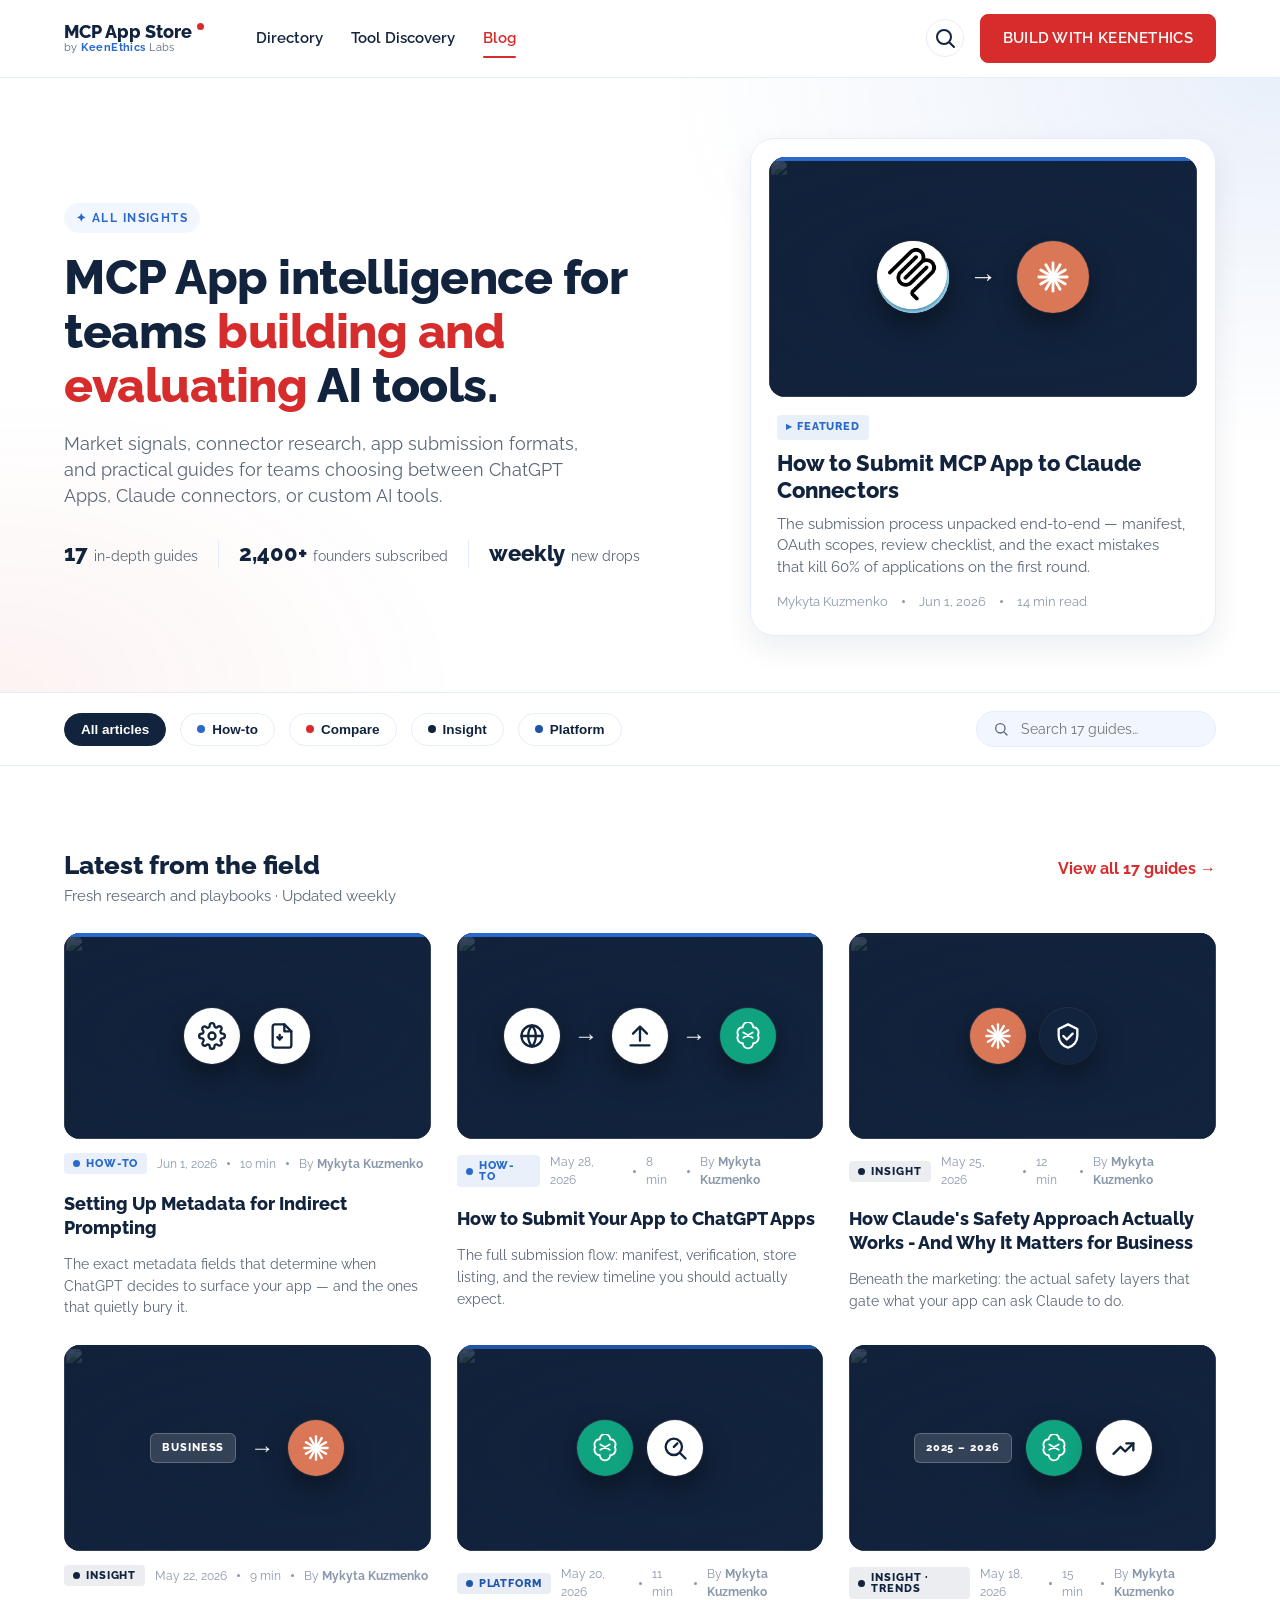
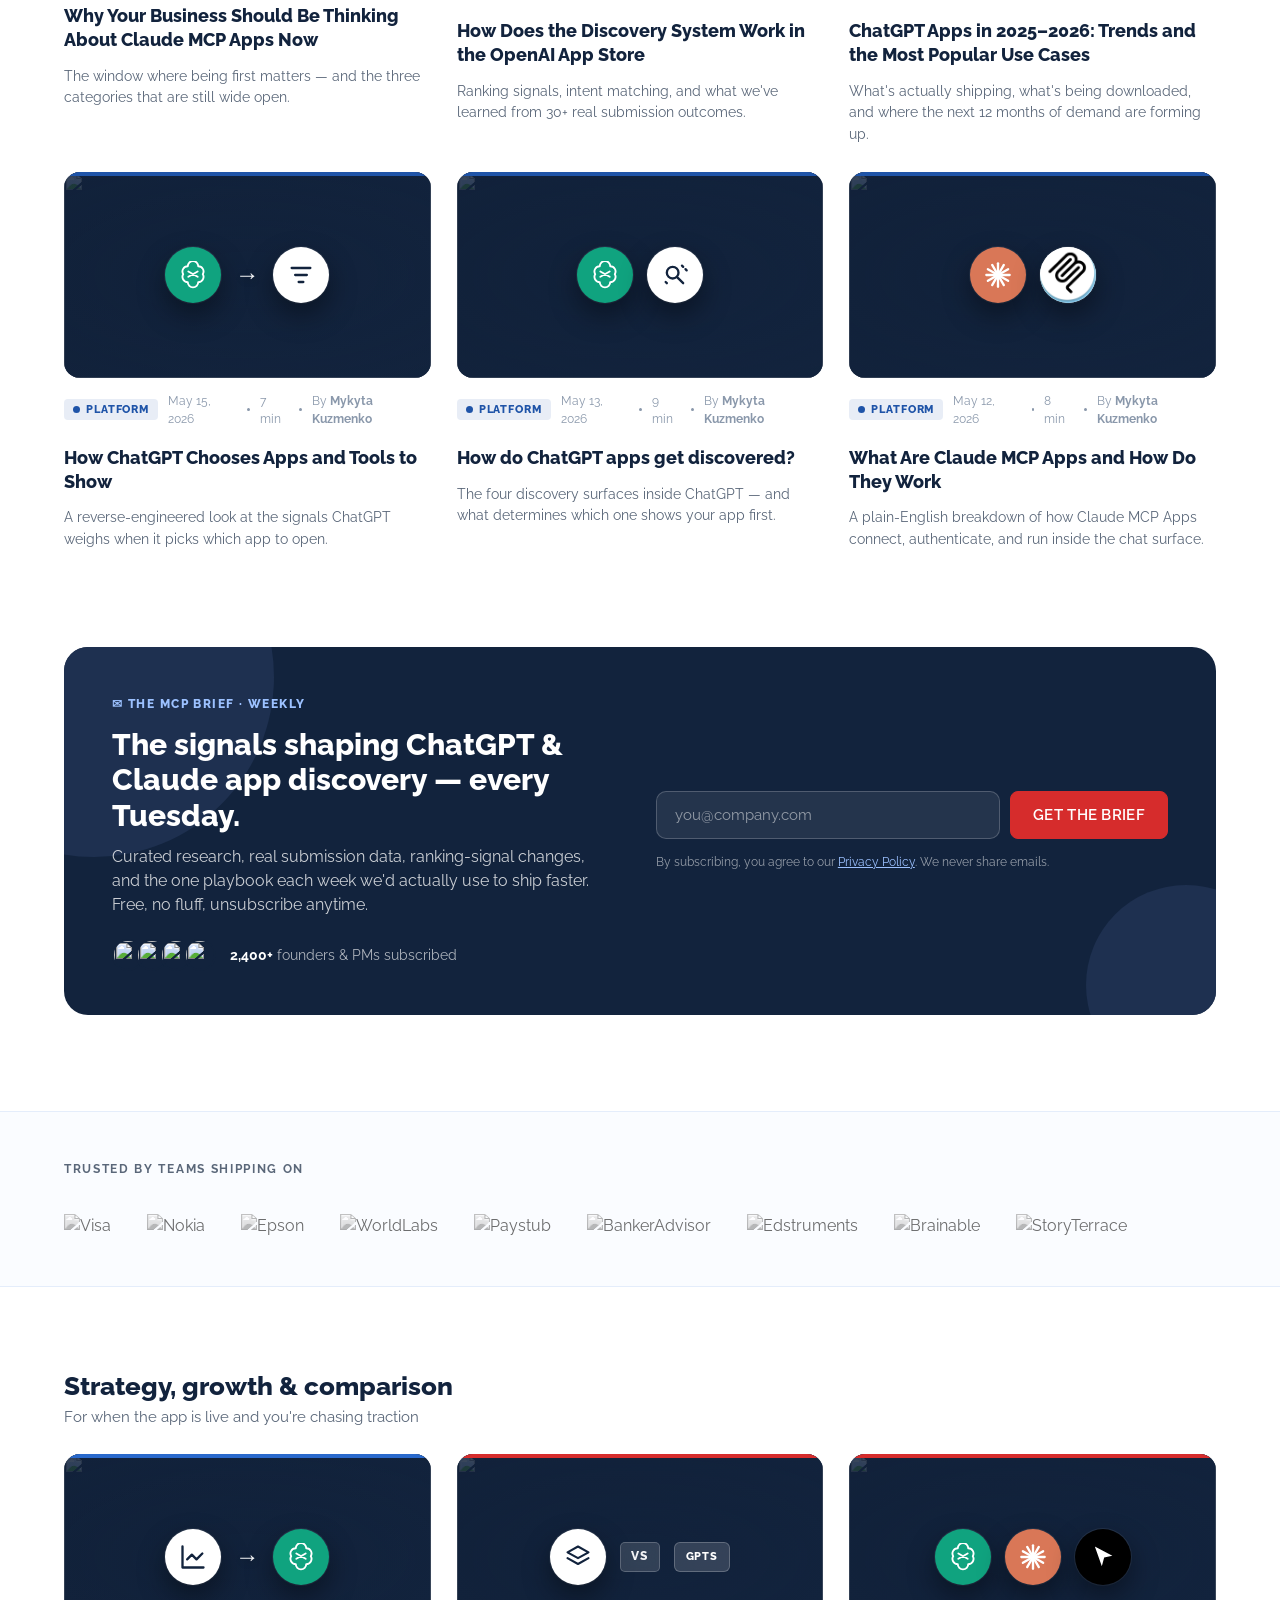
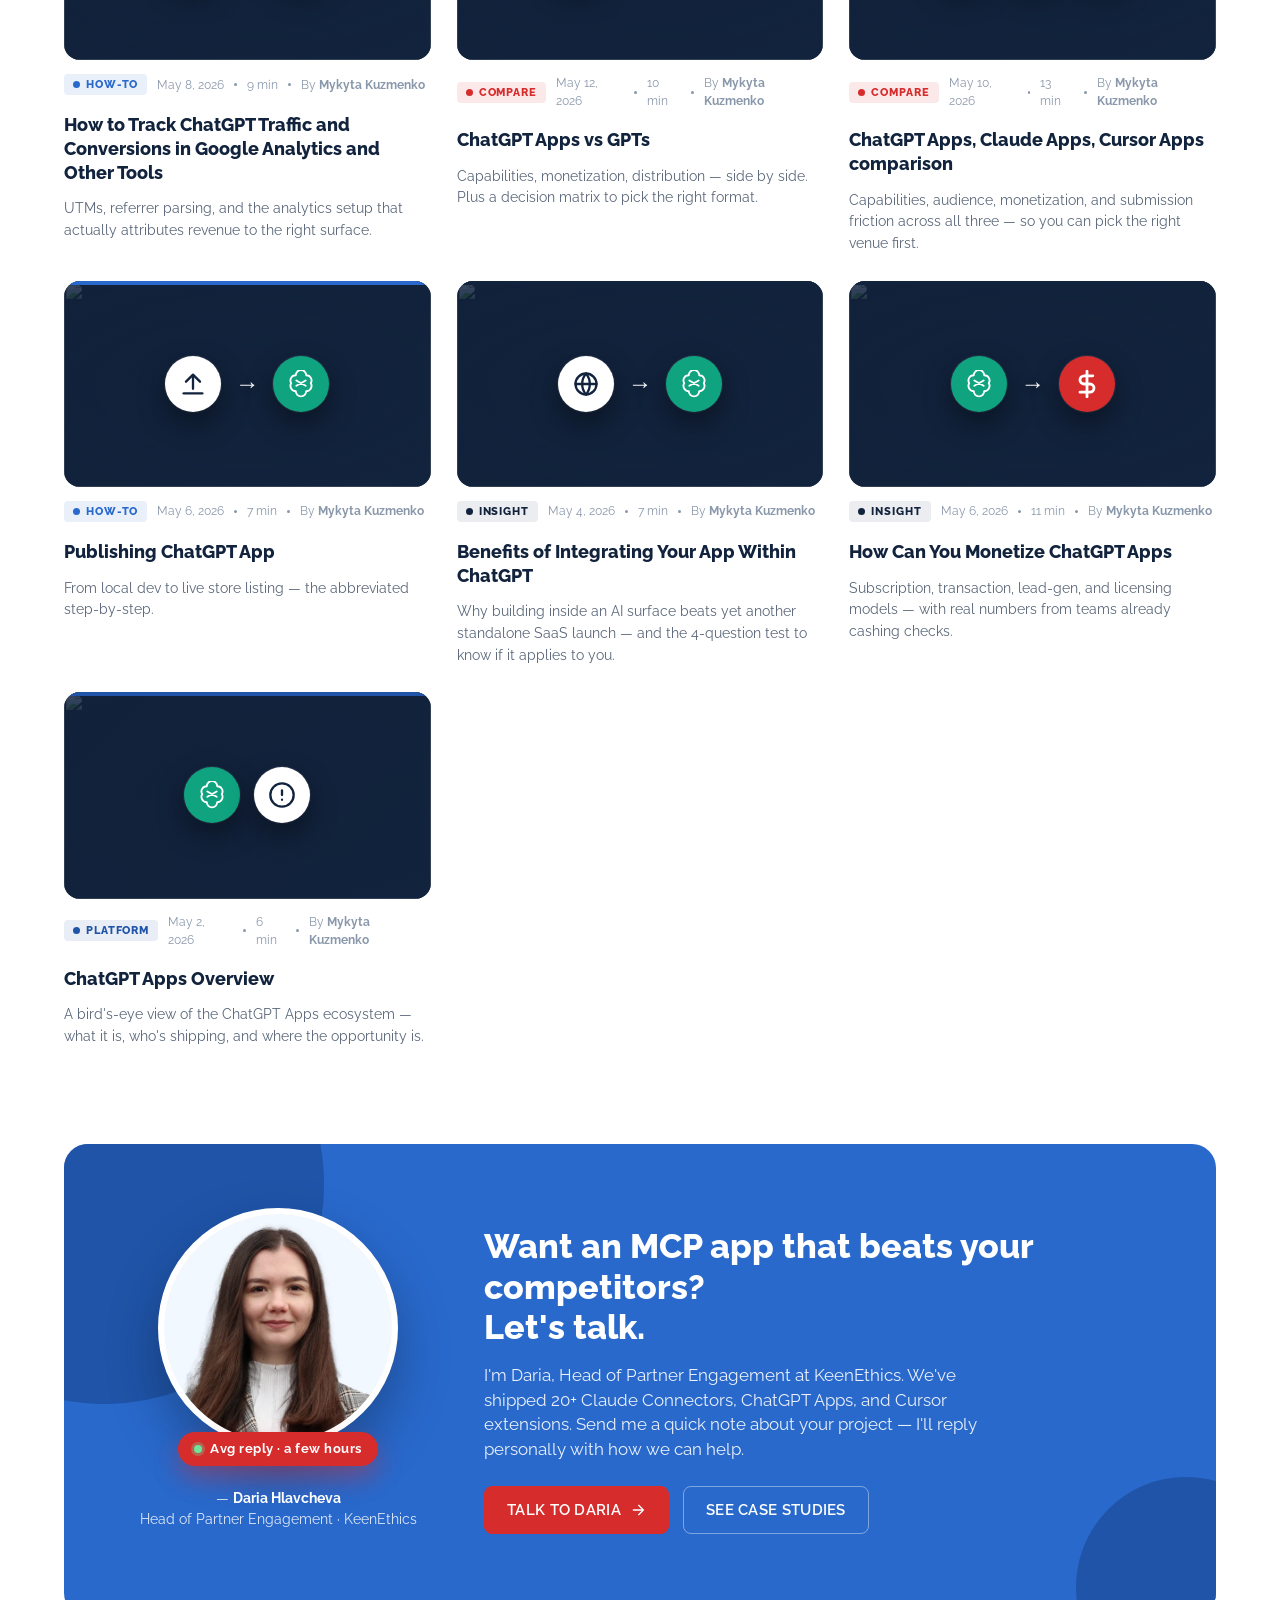
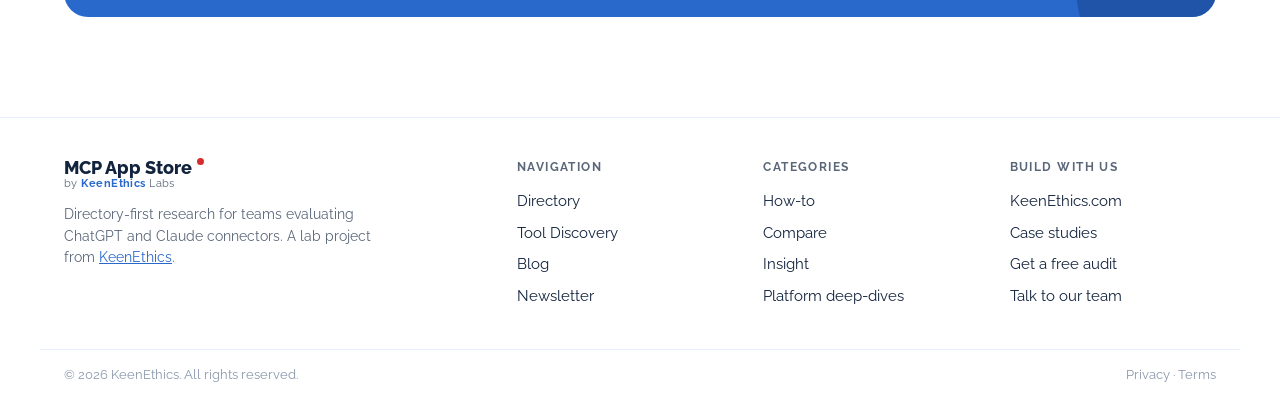
==== index.html @ 50ed5a67 "Remove top prototype demo bar from both pages" ====
<!DOCTYPE html>
<html lang="en">
<head>
<script>document.documentElement.classList.add('js');</script>
<meta charset="UTF-8" />
<meta name="viewport" content="width=device-width, initial-scale=1.0" />
<title>Blog · MCP App Store — by KeenEthics</title>
<link rel="preconnect" href="https://fonts.googleapis.com" />
<link rel="preconnect" href="https://fonts.gstatic.com" crossorigin />
<link href="https://fonts.googleapis.com/css2?family=Raleway:wght@400;500;600;700;800&display=swap" rel="stylesheet" />
<link rel="stylesheet" href="styles.css" />
</head>
<body>

<header class="site-header">
  <div class="inner">
    <a class="brand" href="/">
      <span class="name">MCP App Store</span>
      <span class="lab">by <strong>KeenEthics</strong> Labs</span>
    </a>
    <nav class="site-nav">
      <a href="#">Directory</a>
      <a href="#">Tool Discovery</a>
      <a class="current" href="#">Blog</a>
    </nav>
    <div class="header-spacer"></div>
    <div class="header-cta">
      <button class="search-btn" aria-label="Search">
        <svg viewBox="0 0 24 24" fill="none" stroke="currentColor" stroke-width="2" stroke-linecap="round" stroke-linejoin="round"><circle cx="11" cy="11" r="7"/><path d="M21 21l-4.3-4.3"/></svg>
      </button>
      <a class="btn btn-red" href="#">Build with KeenEthics</a>
    </div>
  </div>
</header>

<!-- HERO (H1 + subhead from live site) -->
<section class="hero">
  <div class="inner">
    <div>
      <span class="eyebrow">✦ All Insights</span>
      <h1>MCP App intelligence for teams <span class="accent">building and evaluating</span> AI tools.</h1>
      <p>Market signals, connector research, app submission formats, and practical guides for teams choosing between ChatGPT Apps, Claude connectors, or custom AI tools.</p>
      <div class="meta">
        <div class="stat"><b>17</b><span>in-depth guides</span></div>
        <div class="stat-sep"></div>
        <div class="stat"><b>2,400+</b><span>founders subscribed</span></div>
        <div class="stat-sep"></div>
        <div class="stat"><b>weekly</b><span>new drops</span></div>
      </div>
    </div>

    <!-- FEATURED — How to Submit MCP App to Claude Connectors -->
    <a class="featured-card" href="article.html">
      <div class="cover lg howto">
        <div class="cv-left">
          <div class="icon-set">
            <!-- MCP App Store mark (paperclip-M) -->
            <span class="ico brand-mcp"><img src="mcp-icon.png" alt="MCP" /></span>
            <span class="arrow">→</span>
            <!-- Claude orange asterisk -->
            <span class="ico brand-claude">
              <svg viewBox="0 0 24 24" fill="none" stroke="currentColor" stroke-width="2" stroke-linecap="round"><line x1="2" y1="12" x2="22" y2="12"/><line x1="3.34" y1="7" x2="20.66" y2="17"/><line x1="7" y1="3.34" x2="17" y2="20.66"/><line x1="12" y1="2" x2="12" y2="22"/><line x1="17" y1="3.34" x2="7" y2="20.66"/><line x1="20.66" y1="7" x2="3.34" y2="17"/></svg>
            </span>
          </div>
        </div>
        <div class="cv-right">
          <img src="https://images.unsplash.com/photo-1518770660439-4636190af475?w=1200&h=700&auto=format&fit=crop&q=80" alt="" loading="lazy" />
        </div>
      </div>
      <div class="below">
        <div class="badge-row">
          <span style="font-size: 11px; font-weight: 800; color: var(--blue); background: rgba(41,105,204,.10); padding: 4px 9px; border-radius: 4px; letter-spacing:.08em;">▸ FEATURED</span>
        </div>
        <h3>How to Submit MCP App to Claude Connectors</h3>
        <p>The submission process unpacked end-to-end — manifest, OAuth scopes, review checklist, and the exact mistakes that kill 60% of applications on the first round.</p>
        <div class="read-row">
          <span>Mykyta Kuzmenko</span><span class="dot"></span>
          <span>Jun 1, 2026</span><span class="dot"></span>
          <span>14 min read</span>
        </div>
      </div>
    </a>
  </div>
</section>

<!-- FILTERS -->
<div class="filter-bar">
  <div class="inner">
    <button class="pill active">All articles</button>
    <button class="pill howto"><span class="dot"></span>How-to</button>
    <button class="pill compare"><span class="dot"></span>Compare</button>
    <button class="pill insight"><span class="dot"></span>Insight</button>
    <button class="pill platform"><span class="dot"></span>Platform</button>
    <div class="search">
      <svg viewBox="0 0 24 24" fill="none" stroke="currentColor" stroke-width="2" stroke-linecap="round" stroke-linejoin="round"><circle cx="11" cy="11" r="7"/><path d="M21 21l-4.3-4.3"/></svg>
      <input type="text" placeholder="Search 17 guides…" />
    </div>
  </div>
</div>

<!-- GRID 1 -->
<section class="grid-section">
  <div class="head">
    <div>
      <h2>Latest from the field</h2>
      <p>Fresh research and playbooks · Updated weekly</p>
    </div>
    <a class="btn-link" href="#">View all 17 guides →</a>
  </div>

  <div class="grid">

    <!-- 2. Setting Up Metadata for Indirect Prompting -->
    <a class="card" href="article.html">
      <div class="cover howto">
        <div class="cv-left">
          <div class="icon-set">
            <span class="ico">
              <svg viewBox="0 0 24 24" fill="none" stroke="currentColor" stroke-width="2" stroke-linecap="round" stroke-linejoin="round"><circle cx="12" cy="12" r="3"/><path d="M19.4 15a1.65 1.65 0 00.33 1.82l.06.06a2 2 0 11-2.83 2.83l-.06-.06a1.65 1.65 0 00-1.82-.33 1.65 1.65 0 00-1 1.51V21a2 2 0 11-4 0v-.09a1.65 1.65 0 00-1-1.51 1.65 1.65 0 00-1.82.33l-.06.06a2 2 0 11-2.83-2.83l.06-.06a1.65 1.65 0 00.33-1.82 1.65 1.65 0 00-1.51-1H3a2 2 0 110-4h.09a1.65 1.65 0 001.51-1 1.65 1.65 0 00-.33-1.82l-.06-.06a2 2 0 112.83-2.83l.06.06a1.65 1.65 0 001.82.33H9a1.65 1.65 0 001-1.51V3a2 2 0 114 0v.09a1.65 1.65 0 001 1.51 1.65 1.65 0 001.82-.33l.06-.06a2 2 0 112.83 2.83l-.06.06a1.65 1.65 0 00-.33 1.82V9a1.65 1.65 0 001.51 1H21a2 2 0 110 4h-.09a1.65 1.65 0 00-1.51 1z"/></svg>
            </span>
            <span class="ico">
              <svg viewBox="0 0 24 24" fill="none" stroke="currentColor" stroke-width="2" stroke-linecap="round" stroke-linejoin="round"><path d="M14 2H6a2 2 0 00-2 2v16a2 2 0 002 2h12a2 2 0 002-2V8z"/><path d="M14 2v6h6"/><path d="M8 13l2 2 2-2"/><path d="M10 11v4"/></svg>
            </span>
          </div>
        </div>
        <div class="cv-right"><img src="https://images.unsplash.com/photo-1555255707-c07966088b7b?w=700&h=700&auto=format&fit=crop&q=80" alt="" loading="lazy" /></div>
      </div>
      <div class="meta-row"><span class="badge howto">How-to</span><span>Jun 1, 2026</span><span class="dot"></span><span>10 min</span><span class="dot"></span><span>By <b>Mykyta Kuzmenko</b></span></div>
      <h3>Setting Up Metadata for Indirect Prompting</h3>
      <p>The exact metadata fields that determine when ChatGPT decides to surface your app — and the ones that quietly bury it.</p>
    </a>

    <!-- 3. How to Submit Your App to ChatGPT Apps -->
    <a class="card" href="article.html">
      <div class="cover howto">
        <div class="cv-left">
          <div class="icon-set">
            <span class="ico"><svg viewBox="0 0 24 24" fill="none" stroke="currentColor" stroke-width="2" stroke-linecap="round" stroke-linejoin="round"><circle cx="12" cy="12" r="9"/><path d="M3 12h18M12 3a14 14 0 010 18M12 3a14 14 0 000 18"/></svg></span>
            <span class="arrow">→</span>
            <span class="ico"><svg viewBox="0 0 24 24" fill="none" stroke="currentColor" stroke-width="2" stroke-linecap="round" stroke-linejoin="round"><path d="M12 16V4M6 10l6-6 6 6"/><path d="M4 20h16"/></svg></span>
            <span class="arrow">→</span>
            <span class="ico brand-openai"><svg viewBox="0 0 24 24" fill="none" stroke="currentColor" stroke-width="1.6" stroke-linecap="round" stroke-linejoin="round"><path d="M16.5 4.5a4.5 4.5 0 00-9 0v0a4.5 4.5 0 00-3.9 6.8v0a4.5 4.5 0 003.9 6.8v0a4.5 4.5 0 009 0v0a4.5 4.5 0 003.9-6.8v0a4.5 4.5 0 00-3.9-6.8z"/><path d="M8 9l8 4.5M16 9L8 13.5"/></svg></span>
          </div>
        </div>
        <div class="cv-right"><img src="https://images.unsplash.com/photo-1581090464777-f3220bbe1b8b?w=700&h=700&auto=format&fit=crop&q=80" alt="" loading="lazy" /></div>
      </div>
      <div class="meta-row"><span class="badge howto">How-to</span><span>May 28, 2026</span><span class="dot"></span><span>8 min</span><span class="dot"></span><span>By <b>Mykyta Kuzmenko</b></span></div>
      <h3>How to Submit Your App to ChatGPT Apps</h3>
      <p>The full submission flow: manifest, verification, store listing, and the review timeline you should actually expect.</p>
    </a>

    <!-- 4. How Claude's Safety Approach Actually Works - And Why It Matters for Business -->
    <a class="card" href="article.html">
      <div class="cover insight">
        <div class="cv-left">
          <div class="icon-set">
            <span class="ico brand-claude"><svg viewBox="0 0 24 24" fill="none" stroke="currentColor" stroke-width="2" stroke-linecap="round"><line x1="2" y1="12" x2="22" y2="12"/><line x1="3.34" y1="7" x2="20.66" y2="17"/><line x1="7" y1="3.34" x2="17" y2="20.66"/><line x1="12" y1="2" x2="12" y2="22"/><line x1="17" y1="3.34" x2="7" y2="20.66"/><line x1="20.66" y1="7" x2="3.34" y2="17"/></svg></span>
            <span class="ico dark"><svg viewBox="0 0 24 24" fill="none" stroke="currentColor" stroke-width="2" stroke-linecap="round" stroke-linejoin="round"><path d="M12 2l8 4v6c0 5-3.5 9-8 10-4.5-1-8-5-8-10V6z"/><path d="M8 12l3 3 5-5"/></svg></span>
          </div>
        </div>
        <div class="cv-right"><img src="https://images.unsplash.com/photo-1633356122544-f134324a6cee?w=700&h=700&auto=format&fit=crop&q=80" alt="" loading="lazy" /></div>
      </div>
      <div class="meta-row"><span class="badge insight">Insight</span><span>May 25, 2026</span><span class="dot"></span><span>12 min</span><span class="dot"></span><span>By <b>Mykyta Kuzmenko</b></span></div>
      <h3>How Claude's Safety Approach Actually Works - And Why It Matters for Business</h3>
      <p>Beneath the marketing: the actual safety layers that gate what your app can ask Claude to do.</p>
    </a>

    <!-- 5. Why Your Business Should Be Thinking About Claude MCP Apps Now -->
    <a class="card" href="article.html">
      <div class="cover insight">
        <div class="cv-left">
          <div class="icon-set">
            <span class="label-chip">Business</span>
            <span class="arrow">→</span>
            <span class="ico brand-claude"><svg viewBox="0 0 24 24" fill="none" stroke="currentColor" stroke-width="2" stroke-linecap="round"><line x1="2" y1="12" x2="22" y2="12"/><line x1="3.34" y1="7" x2="20.66" y2="17"/><line x1="7" y1="3.34" x2="17" y2="20.66"/><line x1="12" y1="2" x2="12" y2="22"/><line x1="17" y1="3.34" x2="7" y2="20.66"/><line x1="20.66" y1="7" x2="3.34" y2="17"/></svg></span>
          </div>
        </div>
        <div class="cv-right"><img src="https://images.unsplash.com/photo-1497032205916-ac775f0649ae?w=700&h=700&auto=format&fit=crop&q=80" alt="" loading="lazy" /></div>
      </div>
      <div class="meta-row"><span class="badge insight">Insight</span><span>May 22, 2026</span><span class="dot"></span><span>9 min</span><span class="dot"></span><span>By <b>Mykyta Kuzmenko</b></span></div>
      <h3>Why Your Business Should Be Thinking About Claude MCP Apps Now</h3>
      <p>The window where being first matters — and the three categories that are still wide open.</p>
    </a>

    <!-- 6. How Does the Discovery System Work in the OpenAI App Store -->
    <a class="card" href="article.html">
      <div class="cover platform">
        <div class="cv-left">
          <div class="icon-set">
            <span class="ico brand-openai"><svg viewBox="0 0 24 24" fill="none" stroke="currentColor" stroke-width="1.6" stroke-linecap="round" stroke-linejoin="round"><path d="M16.5 4.5a4.5 4.5 0 00-9 0v0a4.5 4.5 0 00-3.9 6.8v0a4.5 4.5 0 003.9 6.8v0a4.5 4.5 0 009 0v0a4.5 4.5 0 003.9-6.8v0a4.5 4.5 0 00-3.9-6.8z"/><path d="M8 9l8 4.5M16 9L8 13.5"/></svg></span>
            <span class="ico"><svg viewBox="0 0 24 24" fill="none" stroke="currentColor" stroke-width="2" stroke-linecap="round" stroke-linejoin="round"><circle cx="11" cy="11" r="7"/><path d="M21 21l-4.3-4.3"/><path d="M14 8l-3 3"/></svg></span>
          </div>
        </div>
        <div class="cv-right"><img src="https://images.unsplash.com/photo-1498050108023-c5249f4df085?w=700&h=700&auto=format&fit=crop&q=80" alt="" loading="lazy" /></div>
      </div>
      <div class="meta-row"><span class="badge platform">Platform</span><span>May 20, 2026</span><span class="dot"></span><span>11 min</span><span class="dot"></span><span>By <b>Mykyta Kuzmenko</b></span></div>
      <h3>How Does the Discovery System Work in the OpenAI App Store</h3>
      <p>Ranking signals, intent matching, and what we've learned from 30+ real submission outcomes.</p>
    </a>

    <!-- 7. ChatGPT Apps in 2025–2026: Trends and the Most Popular Use Cases -->
    <a class="card" href="article.html">
      <div class="cover insight">
        <div class="cv-left">
          <div class="icon-set">
            <span class="label-chip">2025 – 2026</span>
            <span class="ico brand-openai"><svg viewBox="0 0 24 24" fill="none" stroke="currentColor" stroke-width="1.6" stroke-linecap="round" stroke-linejoin="round"><path d="M16.5 4.5a4.5 4.5 0 00-9 0v0a4.5 4.5 0 00-3.9 6.8v0a4.5 4.5 0 003.9 6.8v0a4.5 4.5 0 009 0v0a4.5 4.5 0 003.9-6.8v0a4.5 4.5 0 00-3.9-6.8z"/><path d="M8 9l8 4.5M16 9L8 13.5"/></svg></span>
            <span class="ico"><svg viewBox="0 0 24 24" fill="none" stroke="currentColor" stroke-width="2" stroke-linecap="round" stroke-linejoin="round"><path d="M3 17l6-6 4 4 7-7"/><path d="M14 8h6v6"/></svg></span>
          </div>
        </div>
        <div class="cv-right"><img src="https://images.unsplash.com/photo-1551288049-bebda4e38f71?w=700&h=700&auto=format&fit=crop&q=80" alt="" loading="lazy" /></div>
      </div>
      <div class="meta-row"><span class="badge insight">Insight · Trends</span><span>May 18, 2026</span><span class="dot"></span><span>15 min</span><span class="dot"></span><span>By <b>Mykyta Kuzmenko</b></span></div>
      <h3>ChatGPT Apps in 2025–2026: Trends and the Most Popular Use Cases</h3>
      <p>What's actually shipping, what's being downloaded, and where the next 12 months of demand are forming up.</p>
    </a>

    <!-- 8. How ChatGPT Chooses Apps and Tools to Show -->
    <a class="card" href="article.html">
      <div class="cover platform">
        <div class="cv-left">
          <div class="icon-set">
            <span class="ico brand-openai"><svg viewBox="0 0 24 24" fill="none" stroke="currentColor" stroke-width="1.6" stroke-linecap="round" stroke-linejoin="round"><path d="M16.5 4.5a4.5 4.5 0 00-9 0v0a4.5 4.5 0 00-3.9 6.8v0a4.5 4.5 0 003.9 6.8v0a4.5 4.5 0 009 0v0a4.5 4.5 0 003.9-6.8v0a4.5 4.5 0 00-3.9-6.8z"/><path d="M8 9l8 4.5M16 9L8 13.5"/></svg></span>
            <span class="arrow">→</span>
            <span class="ico"><svg viewBox="0 0 24 24" fill="none" stroke="currentColor" stroke-width="2" stroke-linecap="round" stroke-linejoin="round"><path d="M4 6h16M7 12h10M10 18h4"/></svg></span>
          </div>
        </div>
        <div class="cv-right"><img src="https://images.unsplash.com/photo-1517336714731-489689fd1ca8?w=700&h=700&auto=format&fit=crop&q=80" alt="" loading="lazy" /></div>
      </div>
      <div class="meta-row"><span class="badge platform">Platform</span><span>May 15, 2026</span><span class="dot"></span><span>7 min</span><span class="dot"></span><span>By <b>Mykyta Kuzmenko</b></span></div>
      <h3>How ChatGPT Chooses Apps and Tools to Show</h3>
      <p>A reverse-engineered look at the signals ChatGPT weighs when it picks which app to open.</p>
    </a>

    <!-- 9. How do ChatGPT apps get discovered? -->
    <a class="card" href="article.html">
      <div class="cover platform">
        <div class="cv-left">
          <div class="icon-set">
            <span class="ico brand-openai"><svg viewBox="0 0 24 24" fill="none" stroke="currentColor" stroke-width="1.6" stroke-linecap="round" stroke-linejoin="round"><path d="M16.5 4.5a4.5 4.5 0 00-9 0v0a4.5 4.5 0 00-3.9 6.8v0a4.5 4.5 0 003.9 6.8v0a4.5 4.5 0 009 0v0a4.5 4.5 0 003.9-6.8v0a4.5 4.5 0 00-3.9-6.8z"/><path d="M8 9l8 4.5M16 9L8 13.5"/></svg></span>
            <span class="ico"><svg viewBox="0 0 24 24" fill="none" stroke="currentColor" stroke-width="2" stroke-linecap="round" stroke-linejoin="round"><circle cx="10" cy="10" r="5"/><path d="M14 14l5 5"/><path d="M18 4l1 1M21 7l1 1M4 18l1 1"/></svg></span>
          </div>
        </div>
        <div class="cv-right"><img src="https://images.unsplash.com/photo-1498050108023-c5249f4df085?w=700&h=700&auto=format&fit=crop&q=80" alt="" loading="lazy" /></div>
      </div>
      <div class="meta-row"><span class="badge platform">Platform</span><span>May 13, 2026</span><span class="dot"></span><span>9 min</span><span class="dot"></span><span>By <b>Mykyta Kuzmenko</b></span></div>
      <h3>How do ChatGPT apps get discovered?</h3>
      <p>The four discovery surfaces inside ChatGPT — and what determines which one shows your app first.</p>
    </a>

    <!-- 10. What Are Claude MCP Apps and How Do They Work -->
    <a class="card" href="article.html">
      <div class="cover platform">
        <div class="cv-left">
          <div class="icon-set">
            <span class="ico brand-claude"><svg viewBox="0 0 24 24" fill="none" stroke="currentColor" stroke-width="2" stroke-linecap="round"><line x1="2" y1="12" x2="22" y2="12"/><line x1="3.34" y1="7" x2="20.66" y2="17"/><line x1="7" y1="3.34" x2="17" y2="20.66"/><line x1="12" y1="2" x2="12" y2="22"/><line x1="17" y1="3.34" x2="7" y2="20.66"/><line x1="20.66" y1="7" x2="3.34" y2="17"/></svg></span>
            <span class="ico brand-mcp"><img src="mcp-icon.png" alt="MCP" /></span>
          </div>
        </div>
        <div class="cv-right"><img src="https://images.unsplash.com/photo-1633356122544-f134324a6cee?w=700&h=700&auto=format&fit=crop&q=80" alt="" loading="lazy" /></div>
      </div>
      <div class="meta-row"><span class="badge platform">Platform</span><span>May 12, 2026</span><span class="dot"></span><span>8 min</span><span class="dot"></span><span>By <b>Mykyta Kuzmenko</b></span></div>
      <h3>What Are Claude MCP Apps and How Do They Work</h3>
      <p>A plain-English breakdown of how Claude MCP Apps connect, authenticate, and run inside the chat surface.</p>
    </a>

  </div>
</section>

<!-- LEAD MAGNET -->
<section class="lead-block">
  <div class="lead-card">
    <div>
      <span class="eyebrow">✉  The MCP Brief · Weekly</span>
      <h3>The signals shaping ChatGPT &amp; Claude app discovery — every Tuesday.</h3>
      <p>Curated research, real submission data, ranking-signal changes, and the one playbook each week we'd actually use to ship faster. Free, no fluff, unsubscribe anytime.</p>
      <div class="proof">
        <div class="avatars">
          <img src="https://images.unsplash.com/photo-1494790108377-be9c29b29330?w=80&h=80&auto=format&fit=crop&crop=faces&q=80" alt="" />
          <img src="https://images.unsplash.com/photo-1507003211169-0a1dd7228f2d?w=80&h=80&auto=format&fit=crop&crop=faces&q=80" alt="" />
          <img src="https://images.unsplash.com/photo-1438761681033-6461ffad8d80?w=80&h=80&auto=format&fit=crop&crop=faces&q=80" alt="" />
          <img src="https://images.unsplash.com/photo-1500648767791-00dcc994a43e?w=80&h=80&auto=format&fit=crop&crop=faces&q=80" alt="" />
        </div>
        <span><b style="color:#fff">2,400+</b> founders &amp; PMs subscribed</span>
      </div>
    </div>
    <form onsubmit="event.preventDefault(); this.querySelector('button').textContent='✓  Check your inbox';">
      <div class="input-row">
        <input type="email" placeholder="you@company.com" required />
        <button class="btn btn-red" type="submit">Get the brief</button>
      </div>
      <span class="terms">By subscribing, you agree to our <a href="#">Privacy Policy</a>. We never share emails.</span>
    </form>
  </div>
</section>

<!-- SOCIAL PROOF -->
<section class="proof-bar">
  <div class="inner">
    <span class="label">Trusted by teams shipping on</span>
    <div class="logos">
      <img src="https://keenethics.com/wp-content/uploads/2026/01/Visa.svg" alt="Visa" style="height: 24px; filter: grayscale(1); opacity:.65;" />
      <img src="https://keenethics.com/wp-content/uploads/2026/01/Nokia.svg" alt="Nokia" style="height: 24px; filter: grayscale(1); opacity:.65;" />
      <img src="https://keenethics.com/wp-content/uploads/2026/01/Epson.svg" alt="Epson" style="height: 24px; filter: grayscale(1); opacity:.65;" />
      <img src="https://keenethics.com/wp-content/uploads/2026/01/WorldLabs.svg" alt="WorldLabs" style="height: 24px; filter: grayscale(1); opacity:.65;" />
      <img src="https://keenethics.com/wp-content/uploads/2026/01/Paystub.svg" alt="Paystub" style="height: 24px; filter: grayscale(1); opacity:.65;" />
      <img src="https://keenethics.com/wp-content/uploads/2026/01/BankerAdvisor.svg" alt="BankerAdvisor" style="height: 24px; filter: grayscale(1); opacity:.65;" />
      <img src="https://keenethics.com/wp-content/uploads/2026/01/Edstruments.svg" alt="Edstruments" style="height: 24px; filter: grayscale(1); opacity:.65;" />
      <img src="https://keenethics.com/wp-content/uploads/2026/01/Brainable.svg" alt="Brainable" style="height: 24px; filter: grayscale(1); opacity:.65;" />
      <img src="https://keenethics.com/wp-content/uploads/2026/01/StoryTerrace.svg" alt="StoryTerrace" style="height: 24px; filter: grayscale(1); opacity:.65;" />
    </div>
  </div>
</section>

<!-- GRID 2 -->
<section class="grid-section">
  <div class="head">
    <div>
      <h2>Strategy, growth &amp; comparison</h2>
      <p>For when the app is live and you're chasing traction</p>
    </div>
  </div>
  <div class="grid">

    <!-- 11. How to Track ChatGPT Traffic and Conversions in GA -->
    <a class="card" href="article.html">
      <div class="cover howto">
        <div class="cv-left">
          <div class="icon-set">
            <span class="ico"><svg viewBox="0 0 24 24" fill="none" stroke="currentColor" stroke-width="2" stroke-linecap="round" stroke-linejoin="round"><path d="M3 3v18h18"/><path d="M7 14l4-4 4 4 5-5"/></svg></span>
            <span class="arrow">→</span>
            <span class="ico brand-openai"><svg viewBox="0 0 24 24" fill="none" stroke="currentColor" stroke-width="1.6" stroke-linecap="round" stroke-linejoin="round"><path d="M16.5 4.5a4.5 4.5 0 00-9 0v0a4.5 4.5 0 00-3.9 6.8v0a4.5 4.5 0 003.9 6.8v0a4.5 4.5 0 009 0v0a4.5 4.5 0 003.9-6.8v0a4.5 4.5 0 00-3.9-6.8z"/><path d="M8 9l8 4.5M16 9L8 13.5"/></svg></span>
          </div>
        </div>
        <div class="cv-right"><img src="https://images.unsplash.com/photo-1559136555-9303baea8ebd?w=700&h=700&auto=format&fit=crop&q=80" alt="" loading="lazy" /></div>
      </div>
      <div class="meta-row"><span class="badge howto">How-to</span><span>May 8, 2026</span><span class="dot"></span><span>9 min</span><span class="dot"></span><span>By <b>Mykyta Kuzmenko</b></span></div>
      <h3>How to Track ChatGPT Traffic and Conversions in Google Analytics and Other Tools</h3>
      <p>UTMs, referrer parsing, and the analytics setup that actually attributes revenue to the right surface.</p>
    </a>

    <!-- 12. ChatGPT Apps vs GPTs -->
    <a class="card" href="article.html">
      <div class="cover compare">
        <div class="cv-left">
          <div class="icon-set">
            <span class="ico"><svg viewBox="0 0 24 24" fill="none" stroke="currentColor" stroke-width="1.8" stroke-linecap="round" stroke-linejoin="round"><path d="M12 3l9 5-9 5-9-5z"/><path d="M3 13l9 5 9-5"/></svg></span>
            <span class="arrow vs">VS</span>
            <span class="label-chip">GPTs</span>
          </div>
        </div>
        <div class="cv-right"><img src="https://images.unsplash.com/photo-1531297484001-80022131f5a1?w=700&h=700&auto=format&fit=crop&q=80" alt="" loading="lazy" /></div>
      </div>
      <div class="meta-row"><span class="badge compare">Compare</span><span>May 12, 2026</span><span class="dot"></span><span>10 min</span><span class="dot"></span><span>By <b>Mykyta Kuzmenko</b></span></div>
      <h3>ChatGPT Apps vs GPTs</h3>
      <p>Capabilities, monetization, distribution — side by side. Plus a decision matrix to pick the right format.</p>
    </a>

    <!-- 13. ChatGPT Apps, Claude Apps, Cursor Apps comparison -->
    <a class="card" href="article.html">
      <div class="cover compare">
        <div class="cv-left">
          <div class="icon-set">
            <span class="ico brand-openai"><svg viewBox="0 0 24 24" fill="none" stroke="currentColor" stroke-width="1.6" stroke-linecap="round" stroke-linejoin="round"><path d="M16.5 4.5a4.5 4.5 0 00-9 0v0a4.5 4.5 0 00-3.9 6.8v0a4.5 4.5 0 003.9 6.8v0a4.5 4.5 0 009 0v0a4.5 4.5 0 003.9-6.8v0a4.5 4.5 0 00-3.9-6.8z"/><path d="M8 9l8 4.5M16 9L8 13.5"/></svg></span>
            <span class="ico brand-claude"><svg viewBox="0 0 24 24" fill="none" stroke="currentColor" stroke-width="2" stroke-linecap="round"><line x1="2" y1="12" x2="22" y2="12"/><line x1="3.34" y1="7" x2="20.66" y2="17"/><line x1="7" y1="3.34" x2="17" y2="20.66"/><line x1="12" y1="2" x2="12" y2="22"/><line x1="17" y1="3.34" x2="7" y2="20.66"/><line x1="20.66" y1="7" x2="3.34" y2="17"/></svg></span>
            <span class="ico brand-cursor"><svg viewBox="0 0 24 24" fill="currentColor"><path d="M5 3l15 8-7 1.5L11 20z"/></svg></span>
          </div>
        </div>
        <div class="cv-right"><img src="https://images.unsplash.com/photo-1531297484001-80022131f5a1?w=700&h=700&auto=format&fit=crop&q=80" alt="" loading="lazy" /></div>
      </div>
      <div class="meta-row"><span class="badge compare">Compare</span><span>May 10, 2026</span><span class="dot"></span><span>13 min</span><span class="dot"></span><span>By <b>Mykyta Kuzmenko</b></span></div>
      <h3>ChatGPT Apps, Claude Apps, Cursor Apps comparison</h3>
      <p>Capabilities, audience, monetization, and submission friction across all three — so you can pick the right venue first.</p>
    </a>

    <!-- 14. Publishing ChatGPT App -->
    <a class="card" href="article.html">
      <div class="cover howto">
        <div class="cv-left">
          <div class="icon-set">
            <span class="ico"><svg viewBox="0 0 24 24" fill="none" stroke="currentColor" stroke-width="2" stroke-linecap="round" stroke-linejoin="round"><path d="M12 16V4M6 10l6-6 6 6"/><path d="M4 20h16"/></svg></span>
            <span class="arrow">→</span>
            <span class="ico brand-openai"><svg viewBox="0 0 24 24" fill="none" stroke="currentColor" stroke-width="1.6" stroke-linecap="round" stroke-linejoin="round"><path d="M16.5 4.5a4.5 4.5 0 00-9 0v0a4.5 4.5 0 00-3.9 6.8v0a4.5 4.5 0 003.9 6.8v0a4.5 4.5 0 009 0v0a4.5 4.5 0 003.9-6.8v0a4.5 4.5 0 00-3.9-6.8z"/><path d="M8 9l8 4.5M16 9L8 13.5"/></svg></span>
          </div>
        </div>
        <div class="cv-right"><img src="https://images.unsplash.com/photo-1581090464777-f3220bbe1b8b?w=700&h=700&auto=format&fit=crop&q=80" alt="" loading="lazy" /></div>
      </div>
      <div class="meta-row"><span class="badge howto">How-to</span><span>May 6, 2026</span><span class="dot"></span><span>7 min</span><span class="dot"></span><span>By <b>Mykyta Kuzmenko</b></span></div>
      <h3>Publishing ChatGPT App</h3>
      <p>From local dev to live store listing — the abbreviated step-by-step.</p>
    </a>

    <!-- 15. Benefits of Integrating Your App Within ChatGPT -->
    <a class="card" href="article.html">
      <div class="cover insight">
        <div class="cv-left">
          <div class="icon-set">
            <span class="ico"><svg viewBox="0 0 24 24" fill="none" stroke="currentColor" stroke-width="2" stroke-linecap="round" stroke-linejoin="round"><circle cx="12" cy="12" r="9"/><path d="M3 12h18M12 3a14 14 0 010 18M12 3a14 14 0 000 18"/></svg></span>
            <span class="arrow">→</span>
            <span class="ico brand-openai"><svg viewBox="0 0 24 24" fill="none" stroke="currentColor" stroke-width="1.6" stroke-linecap="round" stroke-linejoin="round"><path d="M16.5 4.5a4.5 4.5 0 00-9 0v0a4.5 4.5 0 00-3.9 6.8v0a4.5 4.5 0 003.9 6.8v0a4.5 4.5 0 009 0v0a4.5 4.5 0 003.9-6.8v0a4.5 4.5 0 00-3.9-6.8z"/><path d="M8 9l8 4.5M16 9L8 13.5"/></svg></span>
          </div>
        </div>
        <div class="cv-right"><img src="https://images.unsplash.com/photo-1581090464777-f3220bbe1b8b?w=700&h=700&auto=format&fit=crop&q=80" alt="" loading="lazy" /></div>
      </div>
      <div class="meta-row"><span class="badge insight">Insight</span><span>May 4, 2026</span><span class="dot"></span><span>7 min</span><span class="dot"></span><span>By <b>Mykyta Kuzmenko</b></span></div>
      <h3>Benefits of Integrating Your App Within ChatGPT</h3>
      <p>Why building inside an AI surface beats yet another standalone SaaS launch — and the 4-question test to know if it applies to you.</p>
    </a>

    <!-- 16. How Can You Monetize ChatGPT Apps -->
    <a class="card" href="article.html">
      <div class="cover insight">
        <div class="cv-left">
          <div class="icon-set">
            <span class="ico brand-openai"><svg viewBox="0 0 24 24" fill="none" stroke="currentColor" stroke-width="1.6" stroke-linecap="round" stroke-linejoin="round"><path d="M16.5 4.5a4.5 4.5 0 00-9 0v0a4.5 4.5 0 00-3.9 6.8v0a4.5 4.5 0 003.9 6.8v0a4.5 4.5 0 009 0v0a4.5 4.5 0 003.9-6.8v0a4.5 4.5 0 00-3.9-6.8z"/><path d="M8 9l8 4.5M16 9L8 13.5"/></svg></span>
            <span class="arrow">→</span>
            <span class="ico brand-red"><svg viewBox="0 0 24 24" fill="none" stroke="currentColor" stroke-width="2.4" stroke-linecap="round" stroke-linejoin="round"><path d="M12 1v22M17 5H9.5a3.5 3.5 0 000 7h5a3.5 3.5 0 010 7H6"/></svg></span>
          </div>
        </div>
        <div class="cv-right"><img src="https://images.unsplash.com/photo-1554224155-6726b3ff858f?w=700&h=700&auto=format&fit=crop&q=80" alt="" loading="lazy" /></div>
      </div>
      <div class="meta-row"><span class="badge insight">Insight</span><span>May 6, 2026</span><span class="dot"></span><span>11 min</span><span class="dot"></span><span>By <b>Mykyta Kuzmenko</b></span></div>
      <h3>How Can You Monetize ChatGPT Apps</h3>
      <p>Subscription, transaction, lead-gen, and licensing models — with real numbers from teams already cashing checks.</p>
    </a>

    <!-- 17. ChatGPT Apps Overview -->
    <a class="card" href="article.html">
      <div class="cover platform">
        <div class="cv-left">
          <div class="icon-set">
            <span class="ico brand-openai"><svg viewBox="0 0 24 24" fill="none" stroke="currentColor" stroke-width="1.6" stroke-linecap="round" stroke-linejoin="round"><path d="M16.5 4.5a4.5 4.5 0 00-9 0v0a4.5 4.5 0 00-3.9 6.8v0a4.5 4.5 0 003.9 6.8v0a4.5 4.5 0 009 0v0a4.5 4.5 0 003.9-6.8v0a4.5 4.5 0 00-3.9-6.8z"/><path d="M8 9l8 4.5M16 9L8 13.5"/></svg></span>
            <span class="ico"><svg viewBox="0 0 24 24" fill="none" stroke="currentColor" stroke-width="2" stroke-linecap="round" stroke-linejoin="round"><circle cx="12" cy="12" r="10"/><path d="M12 8v4M12 16h.01"/></svg></span>
          </div>
        </div>
        <div class="cv-right"><img src="https://images.unsplash.com/photo-1517336714731-489689fd1ca8?w=700&h=700&auto=format&fit=crop&q=80" alt="" loading="lazy" /></div>
      </div>
      <div class="meta-row"><span class="badge platform">Platform</span><span>May 2, 2026</span><span class="dot"></span><span>6 min</span><span class="dot"></span><span>By <b>Mykyta Kuzmenko</b></span></div>
      <h3>ChatGPT Apps Overview</h3>
      <p>A bird's-eye view of the ChatGPT Apps ecosystem — what it is, who's shipping, and where the opportunity is.</p>
    </a>

  </div>
</section>

<!-- BIG BOTTOM CTA — personalized with Daria -->
<section class="cta-section">
  <div class="cta-block personal">
    <div class="photo-wrap">
      <img src="daria.webp" alt="Daria Hlavcheva — Head of Partner Engagement at KeenEthics" />
      <span class="quote">Avg reply · a few hours</span>
      <p class="person-sig">— <b>Daria Hlavcheva</b><br/>Head of Partner Engagement · KeenEthics</p>
    </div>
    <div>
      <h2>Want an MCP app that <span class="accent">beats your competitors?</span><br/>Let's talk.</h2>
      <p>I'm Daria, Head of Partner Engagement at KeenEthics. We've shipped 20+ Claude Connectors, ChatGPT Apps, and Cursor extensions. Send me a quick note about your project — I'll reply personally with how we can help.</p>
      <div class="actions">
        <a class="btn btn-red" href="#">Talk to Daria
          <svg viewBox="0 0 24 24" fill="none" stroke="currentColor" stroke-width="2" stroke-linecap="round" stroke-linejoin="round"><path d="M5 12h14M13 5l7 7-7 7"/></svg>
        </a>
        <a class="btn btn-ghost" href="#">See case studies</a>
      </div>
    </div>
  </div>
</section>

<footer class="site-footer">
  <div class="inner">
    <div class="about">
      <a class="brand" href="/">
        <span class="name">MCP App Store</span>
        <span class="lab">by <strong>KeenEthics</strong> Labs</span>
      </a>
      <p style="margin-top: 14px;">Directory-first research for teams evaluating ChatGPT and Claude connectors. A lab project from <a href="https://keenethics.com" style="color: var(--blue); text-decoration: underline;">KeenEthics</a>.</p>
    </div>
    <div>
      <h6>Navigation</h6>
      <ul>
        <li><a href="#">Directory</a></li>
        <li><a href="#">Tool Discovery</a></li>
        <li><a href="#">Blog</a></li>
        <li><a href="#">Newsletter</a></li>
      </ul>
    </div>
    <div>
      <h6>Categories</h6>
      <ul>
        <li><a href="#">How-to</a></li>
        <li><a href="#">Compare</a></li>
        <li><a href="#">Insight</a></li>
        <li><a href="#">Platform deep-dives</a></li>
      </ul>
    </div>
    <div>
      <h6>Build with us</h6>
      <ul>
        <li><a href="https://keenethics.com">KeenEthics.com</a></li>
        <li><a href="#">Case studies</a></li>
        <li><a href="#">Get a free audit</a></li>
        <li><a href="#">Talk to our team</a></li>
      </ul>
    </div>
  </div>
  <div class="legal">
    <span>© 2026 KeenEthics. All rights reserved.</span>
    <span><a href="#">Privacy</a> · <a href="#">Terms</a></span>
  </div>
</footer>

<script>
  document.querySelectorAll('.pill').forEach(p => {
    p.addEventListener('click', () => {
      document.querySelectorAll('.pill').forEach(x => x.classList.remove('active'));
      p.classList.add('active');
    });
  });
</script>
</body>
</html>
---- styles.css ----
/* =========================================================================
   MCP App Store · Blog redesign — KeenEthics design system
   ========================================================================= */
:root {
  --navy:        #12233D;
  --navy-deep:   #0B1729;
  --navy-soft:   #1E3050;
  --blue:        #2969CC;
  --blue-dark:   #1F54A8;
  --blue-soft:   #5C8FDE;
  --red:         #D62C2C;
  --red-dark:    #B72424;
  --tint:        #F2F7FF;
  --tint-2:      #FAFCFF;
  --line:        #E4EDFB;
  --muted:       #5A6779;
  --muted-2:     #8A98AB;
  --white:       #FFFFFF;

  /* category colors — strictly KeenEthics palette */
  --cat-howto:   #2969CC;   /* brand blue  */
  --cat-compare: #D62C2C;   /* brand red   */
  --cat-insight: #12233D;   /* navy        */
  --cat-platform:#1F54A8;   /* deep blue   */

  --radius:      8px;
  --radius-lg:   16px;
  --radius-xl:   24px;
  --font:        'Raleway', sans-serif;
  --maxw:        1200px;
  --shadow-sm:   0 4px 12px rgba(18,35,61,.06);
  --shadow-md:   0 12px 30px rgba(18,35,61,.08);
  --shadow-lg:   0 24px 50px rgba(18,35,61,.12);
}

* { box-sizing: border-box; }
html { scroll-behavior: smooth; }
body {
  margin: 0;
  font-family: var(--font);
  color: var(--navy);
  background: var(--white);
  -webkit-font-smoothing: antialiased;
  font-size: 16px;
  line-height: 1.5;
}
img { display: block; max-width: 100%; }
a { color: inherit; text-decoration: none; }

/* ===================== Reading progress bar ===================== */
.read-progress {
  position: fixed; top: 0; left: 0; height: 3px; width: 0%;
  background: linear-gradient(90deg, var(--blue), var(--red));
  z-index: 200; transition: width .1s linear;
}

/* ===================== Top demo bar (preview chrome) ===================== */
.demo-bar {
  background: var(--navy-deep); color:#fff;
  padding: 10px 24px; font-size: 13px;
  display:flex; align-items:center; gap: 14px; flex-wrap: wrap;
}
.demo-bar strong { font-weight: 700; }
.demo-bar nav { margin-left: auto; display:flex; gap: 6px; }
.demo-bar nav a {
  padding: 5px 12px; border-radius: 6px; font-weight: 600; font-size: 12px;
  background: rgba(255,255,255,.10); border: 1px solid rgba(255,255,255,.18);
  text-transform: uppercase; letter-spacing: .05em;
}
.demo-bar nav a.active { background: var(--blue); border-color: var(--blue); }

/* ===================== Site header ===================== */
.site-header {
  position: sticky; top: 0; z-index: 100;
  background: rgba(255,255,255,.92); backdrop-filter: blur(12px);
  border-bottom: 1px solid var(--line);
}
.site-header .inner {
  max-width: var(--maxw); margin: 0 auto; padding: 14px 24px;
  display: flex; align-items: center; gap: 32px;
}
.brand { display:flex; flex-direction: column; line-height: 1.1; }
.brand .name { font-weight: 800; font-size: 18px; color: var(--navy); display:inline-flex; align-items: center; gap: 5px; }
.brand .name::after {
  content:""; width: 7px; height: 7px; border-radius: 50%;
  background: var(--red); display: inline-block;
  transform: translateY(-6px);
}
.brand .lab  { font-size: 11px; color: var(--muted); letter-spacing: .04em; }
.brand .lab strong { color: var(--blue); font-weight: 700; }

.site-nav { display:flex; gap: 28px; margin-left: 20px; }
.site-nav a {
  font-weight: 600; font-size: 15px; color: var(--navy);
  position: relative; padding: 4px 0;
}
.site-nav a.current { color: var(--red); }
.site-nav a.current::after {
  content:""; position:absolute; left:0; right:0; bottom:-4px; height: 2px; background: var(--red); border-radius: 2px;
}

.header-spacer { flex: 1; }
.header-cta { display: flex; align-items: center; gap: 16px; }
.search-btn {
  width: 38px; height: 38px; border-radius: 50%;
  display: grid; place-items: center;
  border: 1px solid var(--line); background: #fff; cursor: pointer; color: var(--navy);
  transition: background .15s;
}
.search-btn:hover { background: var(--tint); }

/* ===================== Buttons ===================== */
.btn {
  display: inline-flex; align-items: center; gap: 9px;
  font-family: var(--font); font-size: 15px; font-weight: 600;
  text-transform: uppercase; letter-spacing: .02em;
  padding: 12px 22px; border-radius: var(--radius);
  border: 1px solid transparent; cursor: pointer; white-space: nowrap;
  transition: all .15s ease;
}
.btn svg { width: 16px; height: 16px; flex: none; }
.btn-red    { background: var(--red); color: #fff; border-color: var(--red); }
.btn-red:hover { background: var(--red-dark); border-color: var(--red-dark); box-shadow: 0 10px 24px rgba(214,44,44,.30); transform: translateY(-1px); }
.btn-blue   { background: var(--blue); color: #fff; border-color: var(--blue); }
.btn-blue:hover { background: var(--blue-dark); border-color: var(--blue-dark); }
.btn-outline{ background: #fff; color: var(--blue); border-color: var(--blue); }
.btn-outline:hover { background: var(--tint); }
.btn-ghost  { background: transparent; color: var(--navy); border-color: var(--line); }
.btn-ghost:hover { background: var(--tint); }
.btn-link   { color: var(--red); font-weight: 700; padding: 0; text-transform: none; letter-spacing: 0; gap: 6px; border: 0; background: none; }
.btn-link:hover { color: var(--red-dark); }

/* ===================== Hero (index) ===================== */
.hero {
  background:
    radial-gradient(80% 100% at 100% 0%, rgba(41,105,204,.10) 0, transparent 60%),
    radial-gradient(60% 80% at 0% 100%, rgba(214,44,44,.06) 0, transparent 60%),
    var(--white);
  border-bottom: 1px solid var(--line);
}
.hero .inner {
  max-width: var(--maxw); margin: 0 auto; padding: 60px 24px 56px;
  display: grid; grid-template-columns: 1.15fr .85fr; gap: 56px; align-items: center;
}
.hero .eyebrow {
  display:inline-flex; align-items:center; gap: 8px;
  font-size: 12px; font-weight: 700; letter-spacing: .12em; text-transform: uppercase;
  color: var(--blue); background: var(--tint); padding: 6px 12px; border-radius: 100px; margin-bottom: 18px;
}
.hero h1 {
  margin: 0 0 18px; font-size: 48px; line-height: 1.12; font-weight: 800; color: var(--navy);
  letter-spacing: -.01em;
}
.hero h1 .accent { color: var(--red); }
.hero p { margin: 0 0 28px; color: var(--muted); font-size: 17.5px; max-width: 540px; }
.hero .meta { display:flex; gap: 20px; flex-wrap: wrap; align-items: center; }
.hero .stat { display:flex; align-items: baseline; gap: 6px; }
.hero .stat b { font-size: 22px; font-weight: 800; color: var(--navy); }
.hero .stat span { font-size: 13.5px; color: var(--muted); }
.hero .stat-sep { width: 1px; height: 28px; background: var(--line); }

/* Featured cover (in hero) */
.featured-card {
  background: #fff; border: 1px solid var(--line); border-radius: var(--radius-xl);
  padding: 18px; box-shadow: var(--shadow-md);
  transition: transform .25s ease, box-shadow .25s ease;
}
.featured-card:hover { transform: translateY(-4px); box-shadow: var(--shadow-lg); }
.featured-card .below { padding: 18px 8px 6px; }
.featured-card .badge-row { display:flex; gap: 8px; margin-bottom: 10px; }
.featured-card h3 { margin: 0 0 8px; font-size: 22px; font-weight: 800; color: var(--navy); line-height: 1.25; }
.featured-card p { margin: 0; color: var(--muted); font-size: 14.5px; }
.featured-card .read-row { margin-top: 14px; display:flex; align-items: center; gap: 14px; font-size: 13px; color: var(--muted-2); }
.featured-card .read-row .dot { width: 3px; height: 3px; border-radius: 50%; background: var(--muted-2); }

/* ===================== Cover (image-bg + icons on top) ===================== */
.cover {
  position: relative; overflow: hidden;
  border-radius: var(--radius-lg);
  aspect-ratio: 16 / 9;
  background: var(--navy);
  isolation: isolate;
}

/* full-bleed photo background */
.cover .cv-right {
  position: absolute; inset: 0; z-index: 0;
}
.cover .cv-right img {
  position: absolute; inset: 0;
  width: 100%; height: 100%; object-fit: cover;
  transition: transform .6s ease;
}
.cover .cv-right::after { /* navy fade — keeps icons legible */
  content:""; position:absolute; inset:0;
  background:
    radial-gradient(120% 90% at 50% 50%, rgba(18,35,61,.55) 0, rgba(18,35,61,.78) 100%),
    linear-gradient(135deg, rgba(11,23,41,.45) 0%, rgba(18,35,61,.35) 100%);
}
.card:hover .cover .cv-right img,
.featured-card:hover .cover .cv-right img { transform: scale(1.05); }

/* icon overlay — centered on top of fade */
.cover .cv-left {
  position: absolute; inset: 0; z-index: 2;
  display: grid; place-items: center;
  padding: 20px;
}
.cover .icon-set {
  display: flex; align-items: center; gap: 14px;
}
.cover .ico {
  width: 56px; height: 56px; border-radius: 50%;
  background: #fff; color: var(--navy);
  display:grid; place-items:center; flex: none;
  box-shadow: 0 12px 28px rgba(0,0,0,.40), 0 0 0 1px rgba(255,255,255,.08);
  overflow: hidden;
}
.cover .ico svg { width: 28px; height: 28px; }
.cover .ico img { width: 100%; height: 100%; object-fit: cover; display: block; }
.cover .ico.dark { background: #12233D; color: #fff; }
.cover .ico.brand-claude { background: #D97757; color: #fff; }
.cover .ico.brand-openai { background: #10A37F; color: #fff; }
.cover .ico.brand-cursor { background: #000; color: #fff; }
.cover .ico.brand-red    { background: var(--red); color: #fff; }
.cover .ico.brand-mcp    { background: #fff; }
.cover .arrow {
  color: #fff; opacity: .95;
  font-weight: 800; font-size: 24px;
  text-shadow: 0 2px 10px rgba(0,0,0,.4);
}
.cover .arrow.vs {
  font-size: 11.5px; letter-spacing: .12em;
  padding: 5px 10px; border-radius: 5px;
  background: rgba(255,255,255,.15); border: 1px solid rgba(255,255,255,.22);
  backdrop-filter: blur(8px);
  text-shadow: none;
}
.cover .label-chip {
  font-size: 11px; font-weight: 800; letter-spacing: .08em; text-transform: uppercase;
  color: #fff; padding: 6px 11px; border-radius: 6px;
  background: rgba(255,255,255,.15); border: 1px solid rgba(255,255,255,.22);
  backdrop-filter: blur(8px);
  white-space: nowrap;
}

/* thin category stripe at top — only category cue inside cover */
.cover::before {
  content:""; position: absolute; top: 0; left: 0; right: 0;
  height: 4px; background: var(--navy-soft); z-index: 4;
}
.cover.howto::before    { background: var(--cat-howto); }
.cover.compare::before  { background: var(--cat-compare); }
.cover.insight::before  { background: var(--cat-insight); }
.cover.platform::before { background: var(--cat-platform); }

/* category badge / vendor pill / stamp — removed from cover entirely */
.cover .cat,
.cover .vendor,
.cover .stamp { display: none; }

.cover.lg { aspect-ratio: 16 / 9; }
.cover.lg .ico { width: 72px; height: 72px; }
.cover.lg .ico svg { width: 34px; height: 34px; }
.cover.lg .arrow { font-size: 28px; }
.cover.lg .icon-set { gap: 20px; }

@media (max-width: 680px) {
  .cover .ico { width: 46px; height: 46px; }
  .cover .ico svg { width: 22px; height: 22px; }
}

/* ===================== Filter bar ===================== */
.filter-bar {
  border-bottom: 1px solid var(--line);
  background: #fff; position: sticky; top: 64px; z-index: 50;
}
.filter-bar .inner {
  max-width: var(--maxw); margin: 0 auto; padding: 18px 24px;
  display: flex; align-items: center; gap: 14px; flex-wrap: wrap;
}
.pill {
  font-size: 13.5px; font-weight: 600; padding: 8px 16px; border-radius: 100px;
  background: #fff; border: 1px solid var(--line); color: var(--navy);
  cursor: pointer; display:inline-flex; align-items:center; gap: 7px;
  transition: all .12s ease;
}
.pill:hover { border-color: var(--blue); color: var(--blue); }
.pill.active { background: var(--navy); color: #fff; border-color: var(--navy); }
.pill .dot { width: 8px; height: 8px; border-radius: 50%; }
.pill.howto.active    { background: var(--cat-howto);    border-color: var(--cat-howto); }
.pill.compare.active  { background: var(--cat-compare);  border-color: var(--cat-compare); }
.pill.insight.active  { background: var(--cat-insight);  border-color: var(--cat-insight); }
.pill.platform.active { background: var(--cat-platform); border-color: var(--cat-platform); }
.pill.howto    .dot { background: var(--cat-howto);    }
.pill.compare  .dot { background: var(--cat-compare);  }
.pill.insight  .dot { background: var(--cat-insight);  }
.pill.platform .dot { background: var(--cat-platform); }

.filter-bar .search {
  margin-left: auto; display:flex; align-items:center; gap: 10px;
  background: var(--tint); border: 1px solid var(--line); border-radius: 100px;
  padding: 8px 16px; color: var(--muted); font-size: 14px; min-width: 240px;
}
.filter-bar .search svg { width: 16px; height: 16px; }
.filter-bar .search input {
  border: 0; background: transparent; font-family: var(--font); font-size: 14px;
  color: var(--navy); outline: none; flex: 1;
}

/* ===================== Article grid ===================== */
.grid-section { max-width: var(--maxw); margin: 80px auto; padding: 0 24px; }
.grid-section .head { display:flex; align-items: baseline; justify-content: space-between; margin-bottom: 26px; gap: 16px; flex-wrap: wrap; }
.grid-section h2 { margin: 0; font-size: 26px; font-weight: 800; color: var(--navy); }
.grid-section .head p { margin: 0; color: var(--muted); font-size: 14.5px; }
.grid { display: grid; grid-template-columns: repeat(3, 1fr); gap: 26px; }

.card {
  display:flex; flex-direction: column; gap: 14px; cursor: pointer;
  transition: transform .2s ease;
}
.card:hover { transform: translateY(-4px); }
.card:hover .cover { box-shadow: var(--shadow-md); }
.card .cover { transition: box-shadow .2s ease; }
.card .meta-row { display:flex; align-items:center; gap: 10px; font-size: 12px; color: var(--muted-2); }
.card .meta-row .dot { width: 3px; height: 3px; border-radius: 50%; background: var(--muted-2); }
.card .badge {
  font-size: 11px; font-weight: 800; letter-spacing: .08em; text-transform: uppercase;
  line-height: 1;
  padding: 5px 9px; border-radius: 4px;
  display:inline-flex; align-items:center; gap: 6px;
}
.card .badge::before {
  content:""; width: 7px; height: 7px; border-radius: 50%; flex: none;
  display: block;
}
.card .badge.howto    { background: rgba(41,105,204,.10);  color: var(--cat-howto);    }
.card .badge.howto::before    { background: var(--cat-howto); }
.card .badge.compare  { background: rgba(214,44,44,.10);   color: var(--cat-compare);  }
.card .badge.compare::before  { background: var(--cat-compare); }
.card .badge.insight  { background: rgba(18,35,61,.08);    color: var(--cat-insight);  }
.card .badge.insight::before  { background: var(--cat-insight); }
.card .badge.platform { background: rgba(31,84,168,.10);   color: var(--cat-platform); }
.card .badge.platform::before { background: var(--cat-platform); }
.card h3 { margin: 4px 0 0; font-size: 18px; font-weight: 800; line-height: 1.32; color: var(--navy); }
.card p  { margin: 0; color: var(--muted); font-size: 14px; line-height: 1.55; }
.card:hover h3 { color: var(--blue); }

.card .card-author {
  display: flex; align-items: center; gap: 9px;
  margin-top: 6px; padding-top: 12px;
  border-top: 1px solid var(--line);
  font-size: 13px; color: var(--muted);
}
.card .card-author .mini {
  width: 26px; height: 26px; border-radius: 50%;
  background: linear-gradient(135deg, var(--blue), var(--blue-dark));
  color: #fff; font-weight: 800; font-size: 11px;
  display: grid; place-items: center;
  flex: none;
}
.card .card-author b { color: var(--navy); font-weight: 700; }

/* ===================== Lead-capture (newsletter) ===================== */
.lead-block {
  max-width: var(--maxw); margin: 96px auto; padding: 0 24px;
}
.lead-card {
  background: var(--navy);
  border-radius: var(--radius-xl);
  padding: 44px 48px; color: #fff;
  display:grid; grid-template-columns: 1fr 1.05fr; gap: 56px; align-items: center;
  position: relative; overflow: hidden;
}
.lead-card::before {
  content:""; position:absolute;
  width: 360px; height: 360px; border-radius: 50%;
  background: var(--navy-soft);
  left: -150px; top: -150px;
  pointer-events:none;
}
.lead-card::after {
  content:""; position:absolute;
  width: 200px; height: 200px; border-radius: 50%;
  background: var(--navy-soft);
  right: -70px; bottom: -70px;
  pointer-events:none;
}
.lead-card .eyebrow {
  display:inline-flex; align-items:center; gap: 8px;
  font-size: 12px; font-weight: 800; letter-spacing: .12em; text-transform: uppercase;
  color: #9cc1ff; margin-bottom: 14px;
}
.lead-card h3 { margin: 0 0 12px; font-size: 30px; font-weight: 800; line-height: 1.18; }
.lead-card p { margin: 0 0 22px; color: rgba(255,255,255,.78); font-size: 16px; line-height: 1.5; max-width: 480px; }
.lead-card .proof { display:flex; align-items:center; gap: 14px; font-size: 13.5px; color: rgba(255,255,255,.65); }
.lead-card .avatars { display:flex; }
.lead-card .avatars img {
  width: 32px; height: 32px; border-radius: 50%; border: 2px solid var(--navy);
  margin-left: -8px; object-fit: cover; display: block;
}
.lead-card .avatars img:first-child { margin-left: 0; }
.lead-card > div { position: relative; z-index: 1; }
.lead-card form {
  display:flex; flex-direction: column; gap: 14px; position: relative; z-index: 1;
}
.lead-card .input-row { display:flex; gap: 10px; flex-wrap: wrap; }
.lead-card input[type="email"] {
  flex: 1; min-width: 240px;
  font-family: var(--font); font-size: 15px;
  padding: 14px 18px; border-radius: 10px;
  border: 1px solid rgba(255,255,255,.20);
  background: rgba(255,255,255,.08); color: #fff; outline: none;
}
.lead-card input::placeholder { color: rgba(255,255,255,.50); }
.lead-card input:focus { border-color: var(--blue); background: rgba(255,255,255,.12); }
.lead-card .terms { font-size: 12px; color: rgba(255,255,255,.55); }
.lead-card .terms a { color: #9cc1ff; text-decoration: underline; }

/* ===================== Social proof ===================== */
.proof-bar { background: var(--tint-2); border-top: 1px solid var(--line); border-bottom: 1px solid var(--line); margin-top: 0; }
.proof-bar .inner {
  max-width: var(--maxw); margin: 0 auto; padding: 48px 24px;
  display:flex; align-items:center; gap: 36px; flex-wrap: wrap;
}
.proof-bar .label { font-size: 12px; font-weight: 700; letter-spacing: .14em; text-transform: uppercase; color: var(--muted); }
.proof-bar .logos { display:flex; gap: 36px; align-items: center; flex-wrap: wrap; }
.proof-bar .logo {
  font-family: var(--font); font-weight: 800; color: #93a0b4;
  font-size: 17px; letter-spacing: -.01em;
  filter: grayscale(1); opacity: .75;
}
.proof-bar .logo.italic { font-style: italic; }
.proof-bar .logo.mono   { font-family: monospace; letter-spacing: .02em; }

/* ===================== Big bottom CTA — KeenEthics corporate style ===================== */
.cta-section {
  max-width: var(--maxw); margin: 96px auto 100px; padding: 0 24px;
}
.cta-block {
  position: relative; overflow: hidden;
  background: var(--blue);
  border-radius: var(--radius-xl);
  padding: 64px 64px;
  display:grid; grid-template-columns: 1.2fr 1fr; gap: 40px; align-items: center;
  color: #fff;
}
/* solid geometric circles (KeenEthics corporate vibe) — big top-left, small bottom-right */
.cta-block::before {
  content:""; position:absolute;
  width: 440px; height: 440px; border-radius: 50%;
  background: #1F54A8;
  left: -180px; top: -180px;
  pointer-events:none;
}
.cta-block::after {
  content:""; position:absolute;
  width: 220px; height: 220px; border-radius: 50%;
  background: #1F54A8;
  right: -80px; bottom: -80px;
  pointer-events:none;
}
.cta-block h2 { position: relative; z-index: 1; margin: 0 0 16px; font-size: 34px; font-weight: 800; line-height: 1.18; color: #fff; }
.cta-block h2 .accent { color: #fff; position: relative; }
.cta-block h2 .accent::after {
  content:""; position: absolute; left: 0; right: 0; bottom: -2px; height: 4px;
  background: var(--red); border-radius: 2px;
}
.cta-block p { position: relative; z-index: 1; margin: 0 0 24px; color: rgba(255,255,255,.90); font-size: 16.5px; max-width: 520px; }
.cta-block .actions { position: relative; z-index: 1; display:flex; gap: 14px; flex-wrap: wrap; }
.cta-block .btn-ghost { color: #fff; border-color: rgba(255,255,255,.40); background: transparent; }
.cta-block .btn-ghost:hover { background: rgba(255,255,255,.10); border-color: #fff; }

/* ===================== Footer ===================== */
.site-footer { border-top: 1px solid var(--line); padding: 40px 0 30px; background: #fff; }
.site-footer .inner {
  max-width: var(--maxw); margin: 0 auto; padding: 0 24px;
  display: grid; grid-template-columns: 2fr 1fr 1fr 1fr; gap: 40px;
}
.site-footer h6 { margin: 0 0 14px; font-size: 12px; letter-spacing: .12em; text-transform: uppercase; color: var(--muted); font-weight: 700; }
.site-footer ul { list-style: none; padding: 0; margin: 0; }
.site-footer ul li { margin-bottom: 10px; font-size: 14.5px; color: var(--navy); }
.site-footer ul li a:hover { color: var(--red); }
.site-footer .about p { color: var(--muted); font-size: 14px; line-height: 1.55; max-width: 320px; }
.site-footer .legal {
  max-width: var(--maxw); margin: 32px auto 0; padding: 16px 24px 0;
  border-top: 1px solid var(--line);
  display:flex; justify-content: space-between; align-items: center; font-size: 12.5px; color: var(--muted-2); flex-wrap: wrap; gap: 10px;
}

/* =========================================================================
   ARTICLE PAGE
   ========================================================================= */
.breadcrumb {
  max-width: var(--maxw); margin: 0 auto; padding: 22px 24px 0;
  font-size: 13px; color: var(--muted-2); display:flex; align-items: center; gap: 10px;
}
.breadcrumb a:hover { color: var(--blue); }
.breadcrumb svg { width: 13px; height: 13px; }

.article-hero {
  max-width: var(--maxw); margin: 0 auto; padding: 24px 24px 40px;
  display: grid; grid-template-columns: 1fr; gap: 28px;
}
.article-hero .badges { display:flex; gap: 10px; }
.article-hero h1 {
  margin: 0; font-size: 46px; line-height: 1.12; font-weight: 800; color: var(--navy);
  letter-spacing: -.01em; max-width: 880px;
}
.article-hero h1 .accent { color: var(--red); }
.article-hero .author-row {
  display:flex; align-items: center; gap: 18px; flex-wrap: wrap; padding-top: 8px;
  border-top: 1px solid var(--line);
  margin-top: 4px; padding-top: 22px;
}
.article-hero .author { display:flex; align-items:center; gap: 12px; }
.article-hero .avatar {
  width: 46px; height: 46px; border-radius: 50%;
  background: linear-gradient(135deg, var(--blue), var(--blue-dark));
  display:grid; place-items:center; color: #fff; font-weight: 800; font-size: 16px;
}
.article-hero .author-info b { display:block; font-size: 14.5px; color: var(--navy); }
.article-hero .author-info span { font-size: 13px; color: var(--muted); }
.article-hero .meta-info { display:flex; gap: 18px; font-size: 13.5px; color: var(--muted); align-items: center; }
.article-hero .meta-info .dot { width: 3px; height: 3px; border-radius: 50%; background: var(--muted-2); }
.article-hero .share { margin-left: auto; display:flex; gap: 8px; }
.share-btn {
  width: 38px; height: 38px; border-radius: 50%;
  border: 1px solid var(--line); background: #fff; cursor: pointer; color: var(--navy);
  display:grid; place-items:center; transition: all .15s;
}
.share-btn:hover { background: var(--tint); color: var(--blue); }
.share-btn svg { width: 16px; height: 16px; }

/* article cover */
.article-cover { max-width: var(--maxw); margin: 0 auto 48px; padding: 0 24px; }
.article-cover .cover { aspect-ratio: 21 / 8; }
.article-cover .cover.lg h4 { font-size: 44px; }

/* article layout */
.article-layout {
  max-width: var(--maxw); margin: 0 auto; padding: 0 24px 60px;
  display:grid; grid-template-columns: 220px minmax(0, 1fr) 300px; gap: 48px;
  align-items: flex-start;
}
.article-layout .toc, .article-layout .rail { position: sticky; top: 90px; }
.article-layout .toc h6, .article-layout .rail h6 {
  font-size: 11px; font-weight: 800; color: var(--muted); letter-spacing: .12em; text-transform: uppercase;
  margin: 0 0 14px;
}
.toc ol { list-style: none; padding: 0; margin: 0; }
.toc li { padding: 6px 12px; border-left: 2px solid var(--line); color: var(--muted); font-size: 13.5px; line-height: 1.5; cursor: pointer; }
.toc li:hover { color: var(--blue); border-color: var(--blue); }
.toc li.active { color: var(--navy); font-weight: 700; border-color: var(--red); background: var(--tint); }

/* article body */
.article-body { font-size: 17px; line-height: 1.72; color: #2A3A55; max-width: 720px; }
.article-body p { margin: 0 0 22px; }
.article-body h2 { margin: 44px 0 16px; font-size: 28px; line-height: 1.25; font-weight: 800; color: var(--navy); }
.article-body h3 { margin: 32px 0 12px; font-size: 21px; line-height: 1.3; font-weight: 800; color: var(--navy); }
.article-body a { color: var(--blue); text-decoration: underline; text-underline-offset: 3px; }
.article-body code { font-family: ui-monospace, SFMono-Regular, monospace; font-size: 14.5px; background: var(--tint); padding: 2px 7px; border-radius: 4px; color: var(--navy); }
.article-body ul, .article-body ol { padding-left: 22px; margin: 0 0 22px; }
.article-body ul li, .article-body ol li { margin-bottom: 8px; }
.article-body blockquote {
  margin: 28px 0; padding: 18px 22px;
  background: var(--tint); border-left: 4px solid var(--blue);
  font-size: 17px; color: var(--navy); border-radius: 0 var(--radius) var(--radius) 0;
}
.article-body .first-letter::first-letter {
  initial-letter: 2 2; -webkit-initial-letter: 2 2;
  font-weight: 800; color: var(--red); margin-right: 8px;
}

/* Inline contextual CTA — personalized (lead magnet hook in middle of article) */
.inline-cta {
  margin: 36px 0; padding: 26px 28px;
  background: linear-gradient(120deg, var(--tint) 0%, var(--white) 100%);
  border: 1px solid var(--line); border-radius: var(--radius-lg);
  display:flex; gap: 20px; align-items: center;
  position: relative;
}
.inline-cta .person-photo {
  flex: none; width: 64px; height: 64px; border-radius: 50%;
  object-fit: cover; border: 3px solid #fff;
  box-shadow: 0 8px 20px rgba(18,35,61,.18);
}
.inline-cta .person-photo.with-dot { position: relative; }
.inline-cta .person-photo-wrap { position: relative; flex: none; }
.inline-cta .person-photo-wrap::after {
  content:""; position:absolute; bottom: 2px; right: 2px;
  width: 14px; height: 14px; border-radius: 50%;
  background: #2ECC71; border: 3px solid #fff;
}
.inline-cta .copy h4 { margin: 0 0 4px; font-size: 17px; font-weight: 800; color: var(--navy); line-height: 1.3; }
.inline-cta .copy p  { margin: 0 0 6px; color: var(--muted); font-size: 14.5px; line-height: 1.5; }
.inline-cta .copy .by {
  font-size: 12.5px; color: var(--muted-2); display:inline-flex; align-items: center; gap: 6px;
}
.inline-cta .copy .by b { color: var(--navy); font-weight: 700; }
.inline-cta .action { margin-left: auto; flex: none; }

/* ===================== Personalized rail card (sticky) ===================== */
.rail .card-rail.personal {
  background: linear-gradient(135deg, var(--navy-deep), var(--navy));
  color: #fff; border: 0; padding: 0; overflow: hidden;
}
.rail .card-rail.personal .photo-row {
  display:flex; align-items:center; gap: 14px;
  padding: 22px 22px 0; position: relative;
}
.rail .card-rail.personal .photo-row img {
  width: 64px; height: 64px; border-radius: 50%;
  object-fit: cover; border: 3px solid rgba(255,255,255,.25);
  flex: none;
}
.rail .card-rail.personal .photo-row .who b { display:block; font-size: 14.5px; color: #fff; }
.rail .card-rail.personal .photo-row .who span { font-size: 12px; color: rgba(255,255,255,.65); }
.rail .card-rail.personal .photo-row .live {
  display:flex; align-items:center; gap: 5px;
  font-size: 11px; color: #6FE39B; font-weight: 700; margin-top: 4px;
  text-transform: uppercase; letter-spacing: .08em;
}
.rail .card-rail.personal .photo-row .live::before {
  content:""; width: 7px; height: 7px; border-radius: 50%; background: #2ECC71;
  box-shadow: 0 0 0 4px rgba(46,204,113,.20);
  animation: pulse 1.6s ease-in-out infinite;
}
@keyframes pulse {
  0%,100% { box-shadow: 0 0 0 4px rgba(46,204,113,.20); }
  50%     { box-shadow: 0 0 0 7px rgba(46,204,113,.05); }
}
.rail .card-rail.personal .body {
  padding: 18px 22px 22px;
}
.rail .card-rail.personal .body h5 {
  margin: 0 0 8px; font-size: 17px; font-weight: 800; color: #fff; line-height: 1.3;
}
.rail .card-rail.personal .body p {
  margin: 0 0 16px; font-size: 13.5px; color: rgba(255,255,255,.75); line-height: 1.55;
}
.rail .card-rail.personal .body .btn { width: 100%; justify-content: center; }
.rail .card-rail.personal .body .micro {
  margin-top: 12px; font-size: 12px; color: rgba(255,255,255,.55);
  display:flex; align-items:center; gap: 6px;
}

/* ===================== Personal bottom CTA (KeenEthics blue + photo) ===================== */
.cta-block.personal {
  grid-template-columns: 300px 1fr;
  gap: 56px;
  align-items: center;
}
.cta-block.personal .photo-wrap {
  position: relative; z-index: 1;
  display: flex; flex-direction: column; align-items: center;
  gap: 18px; text-align: center;
}
.cta-block.personal .photo-wrap .photo-bg { display: none; }
.cta-block.personal .photo-wrap img {
  width: 240px; height: 240px;
  border-radius: 50%; object-fit: cover;
  border: 6px solid #fff;
  box-shadow: 0 24px 50px rgba(11,23,41,.35);
  background: #fff;
}
.cta-block.personal .photo-wrap .quote {
  position: static; transform: none;
  white-space: nowrap;
  padding: 8px 16px; border-radius: 100px;
  background: var(--red); color: #fff;
  font-size: 12.5px; font-weight: 700; letter-spacing: .04em;
  box-shadow: 0 12px 24px rgba(214,44,44,.40);
  display:inline-flex; align-items:center; gap: 8px;
  margin-top: -34px;
}
.cta-block.personal .photo-wrap .quote::before {
  content:""; width: 8px; height: 8px; border-radius: 50%; background: #6FE39B;
  box-shadow: 0 0 0 3px rgba(111,227,155,.30);
}
.cta-block.personal .person-sig {
  margin-top: 4px;
  color: rgba(255,255,255,.85); font-size: 13.5px; line-height: 1.5;
}
.cta-block.personal .person-sig b { color: #fff; font-weight: 700; }
.cta-block.personal .signature { display: none; }

/* Right rail (sticky lead-gen) */
.rail .card-rail {
  border: 1px solid var(--line); border-radius: var(--radius-lg); padding: 22px;
  background: #fff; margin-bottom: 18px;
}
.rail .card-rail.dark {
  background: linear-gradient(135deg, var(--navy-deep), var(--navy));
  color: #fff; border: 0;
}
.rail .card-rail h5 { margin: 0 0 8px; font-size: 16px; font-weight: 800; color: var(--navy); line-height: 1.3; }
.rail .card-rail.dark h5 { color: #fff; }
.rail .card-rail p  { margin: 0 0 14px; font-size: 13.5px; color: var(--muted); line-height: 1.5; }
.rail .card-rail.dark p { color: rgba(255,255,255,.78); }
.rail .card-rail .btn { width: 100%; justify-content: center; padding: 11px 14px; font-size: 13.5px; }
.rail .card-rail .micro { margin-top: 10px; font-size: 12px; color: var(--muted-2); }
.rail .card-rail.dark .micro { color: rgba(255,255,255,.55); }
.rail .author-pill {
  display:flex; align-items:center; gap: 10px; padding: 10px 12px; border-radius: var(--radius);
  background: var(--tint); margin-top: 12px;
}
.rail .author-pill .avatar { width: 32px; height: 32px; font-size: 12px; }
.rail .author-pill b { display:block; font-size: 13px; }
.rail .author-pill span { font-size: 11.5px; color: var(--muted); }

/* Author bio at end of article */
.author-card {
  max-width: 720px; margin: 32px 0;
  display:flex; gap: 18px; padding: 22px;
  background: var(--tint-2); border-radius: var(--radius-lg);
}
.author-card .avatar { width: 60px; height: 60px; font-size: 20px; }
.author-card b { font-size: 16px; }
.author-card span.role { display:block; font-size: 13px; color: var(--muted); margin-bottom: 8px; }
.author-card p { margin: 0 0 10px; font-size: 14px; color: var(--muted); line-height: 1.5; }
.author-card a { font-size: 13px; font-weight: 700; color: var(--blue); }

/* Related articles */
.related { max-width: var(--maxw); margin: 0 auto; padding: 40px 24px 60px; border-top: 1px solid var(--line); }
.related h2 { margin: 0 0 24px; font-size: 22px; font-weight: 800; color: var(--navy); }
.related .grid { grid-template-columns: repeat(3, 1fr); gap: 22px; }

/* ===================== Responsive ===================== */
@media (max-width: 1080px) {
  .hero .inner { grid-template-columns: 1fr; gap: 40px; }
  .hero h1 { font-size: 38px; }
  .lead-card { grid-template-columns: 1fr; padding: 36px 32px; }
  .cta-block { grid-template-columns: 1fr; padding: 40px 32px; }
  .grid { grid-template-columns: repeat(2, 1fr); }
  .article-layout { grid-template-columns: 1fr; }
  .article-layout .toc, .article-layout .rail { position: static; }
  .article-cover .cover.lg h4 { font-size: 30px; }
  .article-hero h1 { font-size: 36px; }
}
@media (max-width: 680px) {
  .site-nav { display: none; }
  .hero .inner { padding: 40px 20px 32px; }
  .hero h1 { font-size: 30px; }
  .grid { grid-template-columns: 1fr; }
  .cover.lg { padding: 24px; }
  .cover.lg h4 { font-size: 24px; }
  .filter-bar .search { min-width: 0; width: 100%; }
  .article-hero h1 { font-size: 28px; }
  .article-cover .cover { aspect-ratio: 16 / 9; }
  .inline-cta { flex-direction: column; align-items: flex-start; }
  .inline-cta .action { margin-left: 0; width: 100%; }
  .inline-cta .action .btn { width: 100%; justify-content: center; }
}
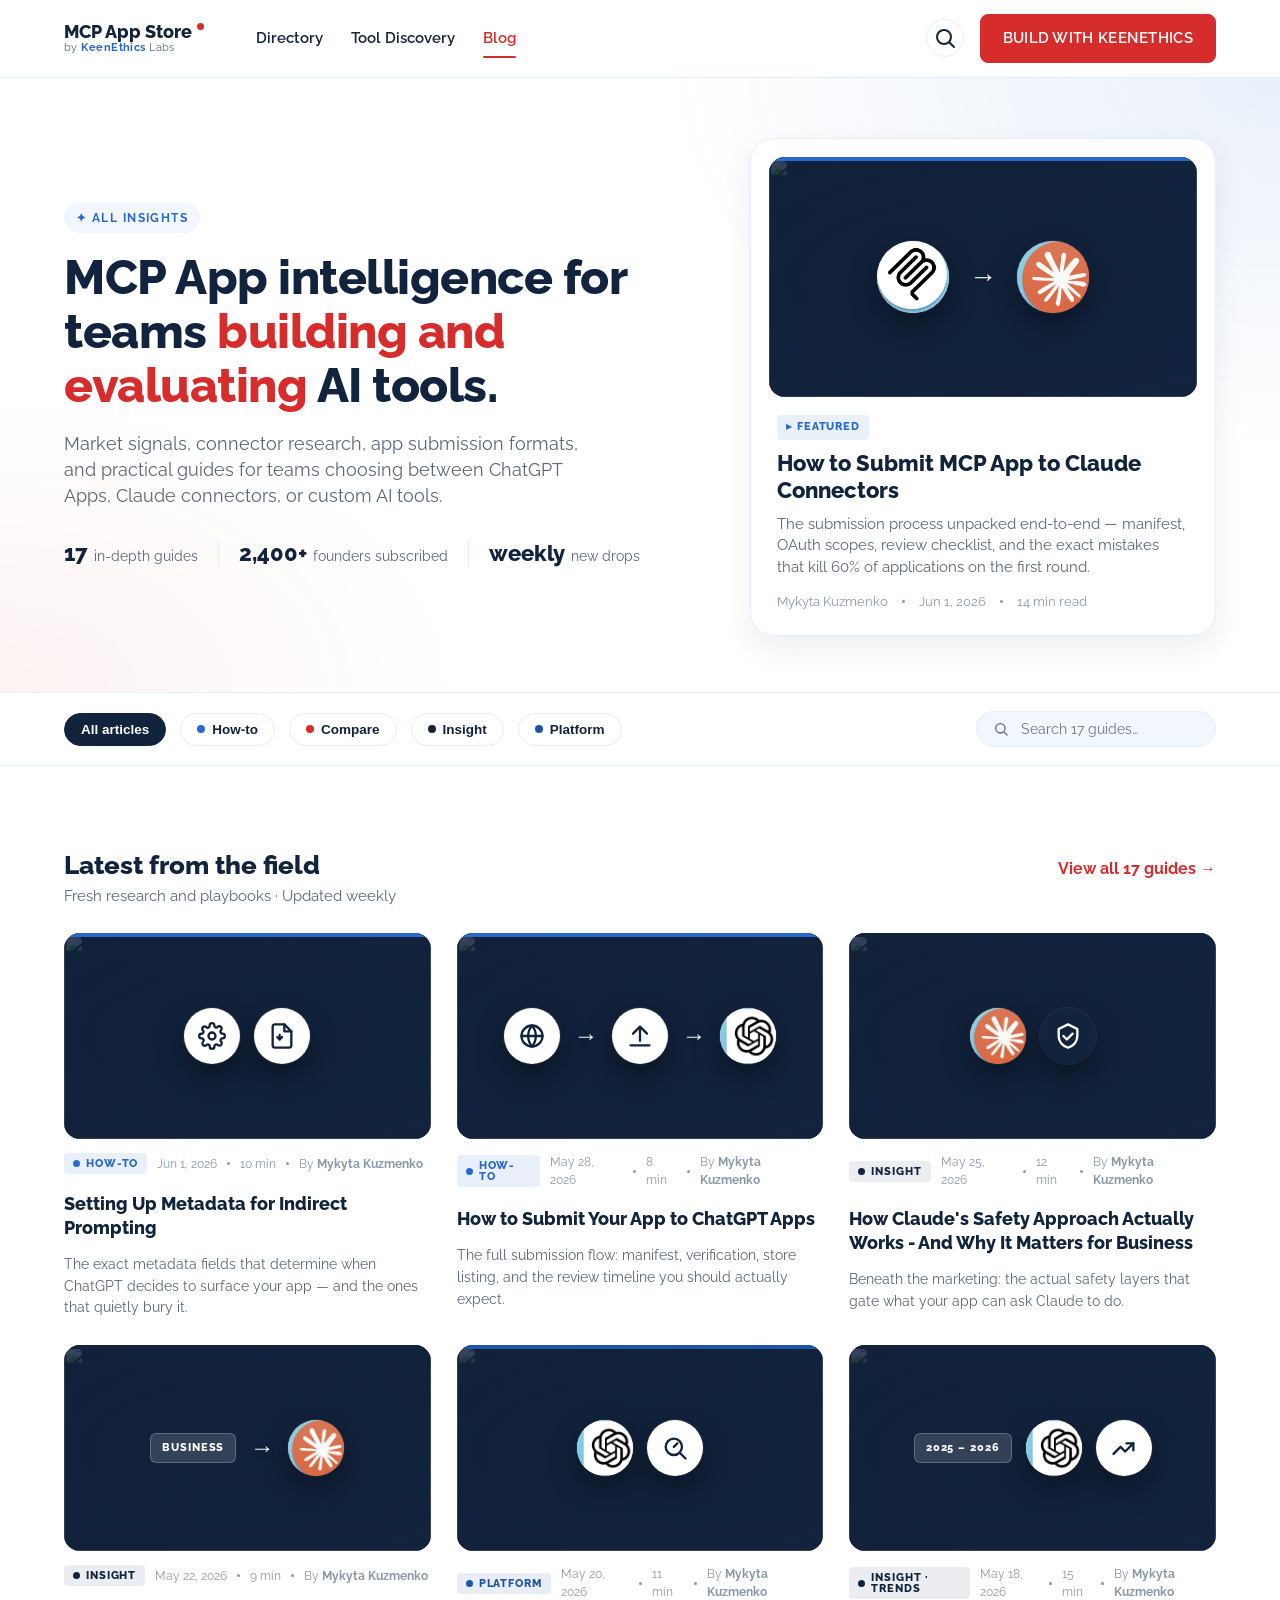
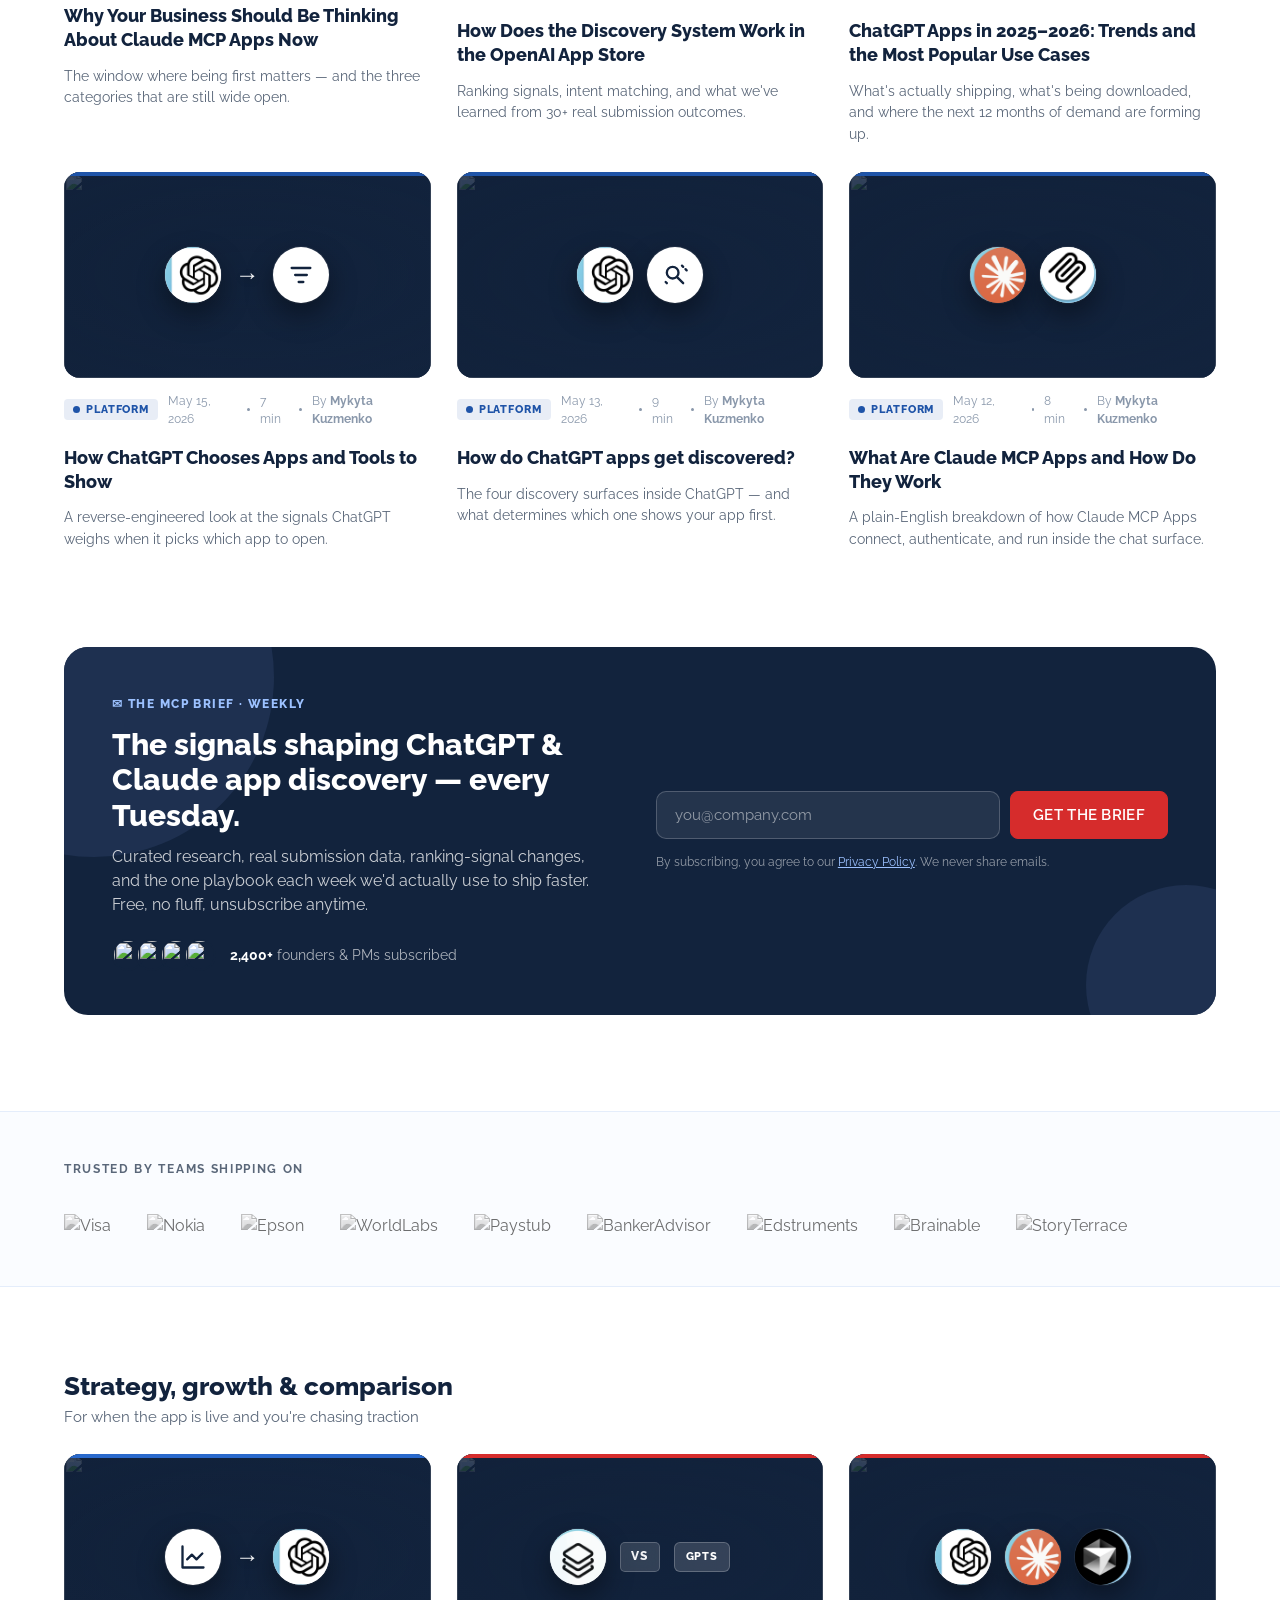
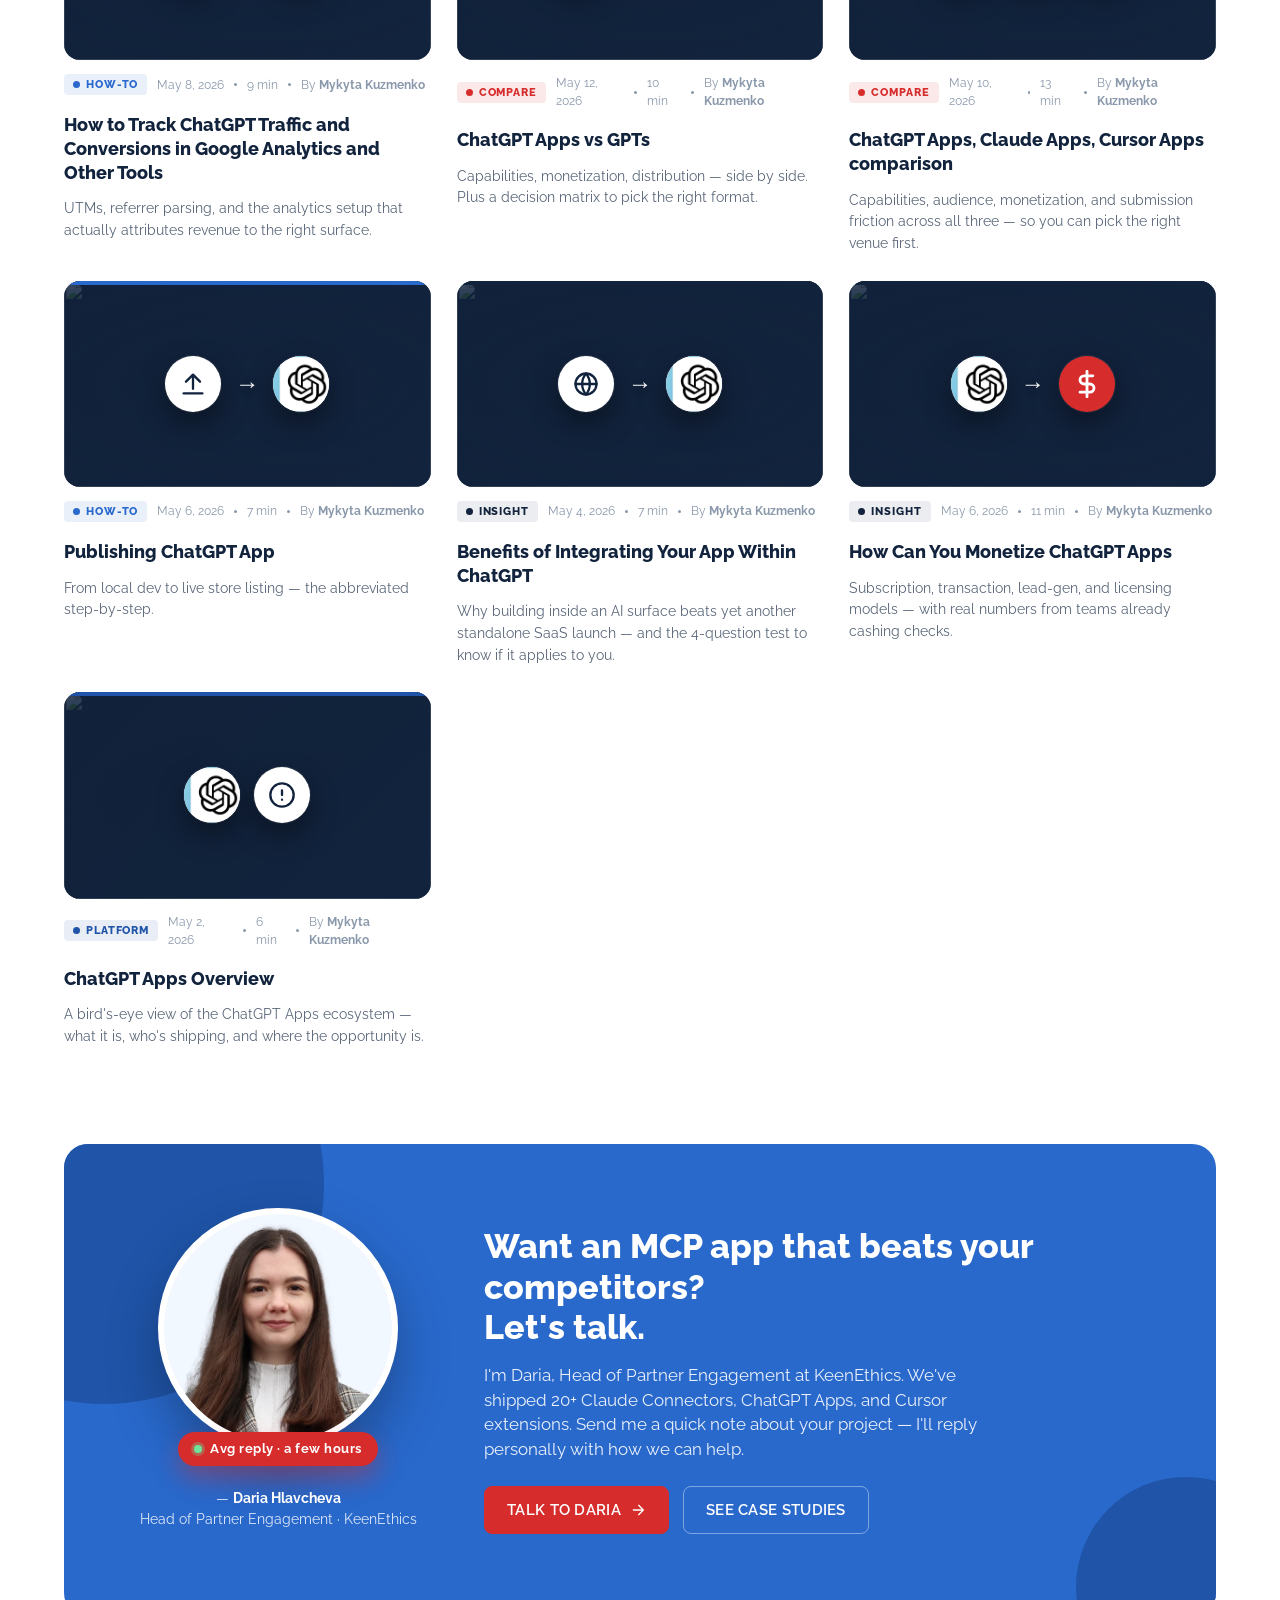
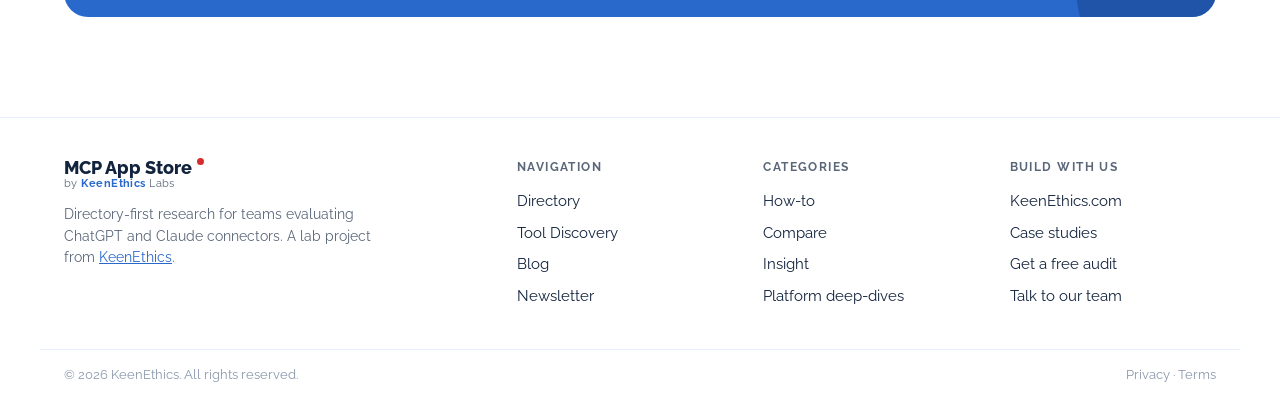
==== commit becbdcbb: "Replace brand icon SVGs with real logo PNGs Extract Claude, ChatGPT, Apps stack, and Cursor logos di" ====
--- a/index.html
+++ b/index.html
@@ -58,9 +58,7 @@
             <span class="ico brand-mcp"><img src="mcp-icon.png" alt="MCP" /></span>
             <span class="arrow">→</span>
             <!-- Claude orange asterisk -->
-            <span class="ico brand-claude">
-              <svg viewBox="0 0 24 24" fill="none" stroke="currentColor" stroke-width="2" stroke-linecap="round"><line x1="2" y1="12" x2="22" y2="12"/><line x1="3.34" y1="7" x2="20.66" y2="17"/><line x1="7" y1="3.34" x2="17" y2="20.66"/><line x1="12" y1="2" x2="12" y2="22"/><line x1="17" y1="3.34" x2="7" y2="20.66"/><line x1="20.66" y1="7" x2="3.34" y2="17"/></svg>
-            </span>
+            <span class="ico brand-claude"><img src="claude-icon.png" alt="Claude" /></span>
           </div>
         </div>
         <div class="cv-right">
@@ -139,7 +137,7 @@
             <span class="arrow">→</span>
             <span class="ico"><svg viewBox="0 0 24 24" fill="none" stroke="currentColor" stroke-width="2" stroke-linecap="round" stroke-linejoin="round"><path d="M12 16V4M6 10l6-6 6 6"/><path d="M4 20h16"/></svg></span>
             <span class="arrow">→</span>
-            <span class="ico brand-openai"><svg viewBox="0 0 24 24" fill="none" stroke="currentColor" stroke-width="1.6" stroke-linecap="round" stroke-linejoin="round"><path d="M16.5 4.5a4.5 4.5 0 00-9 0v0a4.5 4.5 0 00-3.9 6.8v0a4.5 4.5 0 003.9 6.8v0a4.5 4.5 0 009 0v0a4.5 4.5 0 003.9-6.8v0a4.5 4.5 0 00-3.9-6.8z"/><path d="M8 9l8 4.5M16 9L8 13.5"/></svg></span>
+            <span class="ico brand-openai"><img src="chatgpt-icon.png" alt="ChatGPT" /></span>
           </div>
         </div>
         <div class="cv-right"><img src="https://images.unsplash.com/photo-1581090464777-f3220bbe1b8b?w=700&h=700&auto=format&fit=crop&q=80" alt="" loading="lazy" /></div>
@@ -154,7 +152,7 @@
       <div class="cover insight">
         <div class="cv-left">
           <div class="icon-set">
-            <span class="ico brand-claude"><svg viewBox="0 0 24 24" fill="none" stroke="currentColor" stroke-width="2" stroke-linecap="round"><line x1="2" y1="12" x2="22" y2="12"/><line x1="3.34" y1="7" x2="20.66" y2="17"/><line x1="7" y1="3.34" x2="17" y2="20.66"/><line x1="12" y1="2" x2="12" y2="22"/><line x1="17" y1="3.34" x2="7" y2="20.66"/><line x1="20.66" y1="7" x2="3.34" y2="17"/></svg></span>
+            <span class="ico brand-claude"><img src="claude-icon.png" alt="Claude" /></span>
             <span class="ico dark"><svg viewBox="0 0 24 24" fill="none" stroke="currentColor" stroke-width="2" stroke-linecap="round" stroke-linejoin="round"><path d="M12 2l8 4v6c0 5-3.5 9-8 10-4.5-1-8-5-8-10V6z"/><path d="M8 12l3 3 5-5"/></svg></span>
           </div>
         </div>
@@ -172,7 +170,7 @@
           <div class="icon-set">
             <span class="label-chip">Business</span>
             <span class="arrow">→</span>
-            <span class="ico brand-claude"><svg viewBox="0 0 24 24" fill="none" stroke="currentColor" stroke-width="2" stroke-linecap="round"><line x1="2" y1="12" x2="22" y2="12"/><line x1="3.34" y1="7" x2="20.66" y2="17"/><line x1="7" y1="3.34" x2="17" y2="20.66"/><line x1="12" y1="2" x2="12" y2="22"/><line x1="17" y1="3.34" x2="7" y2="20.66"/><line x1="20.66" y1="7" x2="3.34" y2="17"/></svg></span>
+            <span class="ico brand-claude"><img src="claude-icon.png" alt="Claude" /></span>
           </div>
         </div>
         <div class="cv-right"><img src="https://images.unsplash.com/photo-1497032205916-ac775f0649ae?w=700&h=700&auto=format&fit=crop&q=80" alt="" loading="lazy" /></div>
@@ -187,7 +185,7 @@
       <div class="cover platform">
         <div class="cv-left">
           <div class="icon-set">
-            <span class="ico brand-openai"><svg viewBox="0 0 24 24" fill="none" stroke="currentColor" stroke-width="1.6" stroke-linecap="round" stroke-linejoin="round"><path d="M16.5 4.5a4.5 4.5 0 00-9 0v0a4.5 4.5 0 00-3.9 6.8v0a4.5 4.5 0 003.9 6.8v0a4.5 4.5 0 009 0v0a4.5 4.5 0 003.9-6.8v0a4.5 4.5 0 00-3.9-6.8z"/><path d="M8 9l8 4.5M16 9L8 13.5"/></svg></span>
+            <span class="ico brand-openai"><img src="chatgpt-icon.png" alt="ChatGPT" /></span>
             <span class="ico"><svg viewBox="0 0 24 24" fill="none" stroke="currentColor" stroke-width="2" stroke-linecap="round" stroke-linejoin="round"><circle cx="11" cy="11" r="7"/><path d="M21 21l-4.3-4.3"/><path d="M14 8l-3 3"/></svg></span>
           </div>
         </div>
@@ -204,7 +202,7 @@
         <div class="cv-left">
           <div class="icon-set">
             <span class="label-chip">2025 – 2026</span>
-            <span class="ico brand-openai"><svg viewBox="0 0 24 24" fill="none" stroke="currentColor" stroke-width="1.6" stroke-linecap="round" stroke-linejoin="round"><path d="M16.5 4.5a4.5 4.5 0 00-9 0v0a4.5 4.5 0 00-3.9 6.8v0a4.5 4.5 0 003.9 6.8v0a4.5 4.5 0 009 0v0a4.5 4.5 0 003.9-6.8v0a4.5 4.5 0 00-3.9-6.8z"/><path d="M8 9l8 4.5M16 9L8 13.5"/></svg></span>
+            <span class="ico brand-openai"><img src="chatgpt-icon.png" alt="ChatGPT" /></span>
             <span class="ico"><svg viewBox="0 0 24 24" fill="none" stroke="currentColor" stroke-width="2" stroke-linecap="round" stroke-linejoin="round"><path d="M3 17l6-6 4 4 7-7"/><path d="M14 8h6v6"/></svg></span>
           </div>
         </div>
@@ -220,7 +218,7 @@
       <div class="cover platform">
         <div class="cv-left">
           <div class="icon-set">
-            <span class="ico brand-openai"><svg viewBox="0 0 24 24" fill="none" stroke="currentColor" stroke-width="1.6" stroke-linecap="round" stroke-linejoin="round"><path d="M16.5 4.5a4.5 4.5 0 00-9 0v0a4.5 4.5 0 00-3.9 6.8v0a4.5 4.5 0 003.9 6.8v0a4.5 4.5 0 009 0v0a4.5 4.5 0 003.9-6.8v0a4.5 4.5 0 00-3.9-6.8z"/><path d="M8 9l8 4.5M16 9L8 13.5"/></svg></span>
+            <span class="ico brand-openai"><img src="chatgpt-icon.png" alt="ChatGPT" /></span>
             <span class="arrow">→</span>
             <span class="ico"><svg viewBox="0 0 24 24" fill="none" stroke="currentColor" stroke-width="2" stroke-linecap="round" stroke-linejoin="round"><path d="M4 6h16M7 12h10M10 18h4"/></svg></span>
           </div>
@@ -237,7 +235,7 @@
       <div class="cover platform">
         <div class="cv-left">
           <div class="icon-set">
-            <span class="ico brand-openai"><svg viewBox="0 0 24 24" fill="none" stroke="currentColor" stroke-width="1.6" stroke-linecap="round" stroke-linejoin="round"><path d="M16.5 4.5a4.5 4.5 0 00-9 0v0a4.5 4.5 0 00-3.9 6.8v0a4.5 4.5 0 003.9 6.8v0a4.5 4.5 0 009 0v0a4.5 4.5 0 003.9-6.8v0a4.5 4.5 0 00-3.9-6.8z"/><path d="M8 9l8 4.5M16 9L8 13.5"/></svg></span>
+            <span class="ico brand-openai"><img src="chatgpt-icon.png" alt="ChatGPT" /></span>
             <span class="ico"><svg viewBox="0 0 24 24" fill="none" stroke="currentColor" stroke-width="2" stroke-linecap="round" stroke-linejoin="round"><circle cx="10" cy="10" r="5"/><path d="M14 14l5 5"/><path d="M18 4l1 1M21 7l1 1M4 18l1 1"/></svg></span>
           </div>
         </div>
@@ -253,7 +251,7 @@
       <div class="cover platform">
         <div class="cv-left">
           <div class="icon-set">
-            <span class="ico brand-claude"><svg viewBox="0 0 24 24" fill="none" stroke="currentColor" stroke-width="2" stroke-linecap="round"><line x1="2" y1="12" x2="22" y2="12"/><line x1="3.34" y1="7" x2="20.66" y2="17"/><line x1="7" y1="3.34" x2="17" y2="20.66"/><line x1="12" y1="2" x2="12" y2="22"/><line x1="17" y1="3.34" x2="7" y2="20.66"/><line x1="20.66" y1="7" x2="3.34" y2="17"/></svg></span>
+            <span class="ico brand-claude"><img src="claude-icon.png" alt="Claude" /></span>
             <span class="ico brand-mcp"><img src="mcp-icon.png" alt="MCP" /></span>
           </div>
         </div>
@@ -329,7 +327,7 @@
           <div class="icon-set">
             <span class="ico"><svg viewBox="0 0 24 24" fill="none" stroke="currentColor" stroke-width="2" stroke-linecap="round" stroke-linejoin="round"><path d="M3 3v18h18"/><path d="M7 14l4-4 4 4 5-5"/></svg></span>
             <span class="arrow">→</span>
-            <span class="ico brand-openai"><svg viewBox="0 0 24 24" fill="none" stroke="currentColor" stroke-width="1.6" stroke-linecap="round" stroke-linejoin="round"><path d="M16.5 4.5a4.5 4.5 0 00-9 0v0a4.5 4.5 0 00-3.9 6.8v0a4.5 4.5 0 003.9 6.8v0a4.5 4.5 0 009 0v0a4.5 4.5 0 003.9-6.8v0a4.5 4.5 0 00-3.9-6.8z"/><path d="M8 9l8 4.5M16 9L8 13.5"/></svg></span>
+            <span class="ico brand-openai"><img src="chatgpt-icon.png" alt="ChatGPT" /></span>
           </div>
         </div>
         <div class="cv-right"><img src="https://images.unsplash.com/photo-1559136555-9303baea8ebd?w=700&h=700&auto=format&fit=crop&q=80" alt="" loading="lazy" /></div>
@@ -344,7 +342,7 @@
       <div class="cover compare">
         <div class="cv-left">
           <div class="icon-set">
-            <span class="ico"><svg viewBox="0 0 24 24" fill="none" stroke="currentColor" stroke-width="1.8" stroke-linecap="round" stroke-linejoin="round"><path d="M12 3l9 5-9 5-9-5z"/><path d="M3 13l9 5 9-5"/></svg></span>
+            <span class="ico brand-apps"><img src="apps-icon.png" alt="Apps" /></span>
             <span class="arrow vs">VS</span>
             <span class="label-chip">GPTs</span>
           </div>
@@ -361,9 +359,9 @@
       <div class="cover compare">
         <div class="cv-left">
           <div class="icon-set">
-            <span class="ico brand-openai"><svg viewBox="0 0 24 24" fill="none" stroke="currentColor" stroke-width="1.6" stroke-linecap="round" stroke-linejoin="round"><path d="M16.5 4.5a4.5 4.5 0 00-9 0v0a4.5 4.5 0 00-3.9 6.8v0a4.5 4.5 0 003.9 6.8v0a4.5 4.5 0 009 0v0a4.5 4.5 0 003.9-6.8v0a4.5 4.5 0 00-3.9-6.8z"/><path d="M8 9l8 4.5M16 9L8 13.5"/></svg></span>
-            <span class="ico brand-claude"><svg viewBox="0 0 24 24" fill="none" stroke="currentColor" stroke-width="2" stroke-linecap="round"><line x1="2" y1="12" x2="22" y2="12"/><line x1="3.34" y1="7" x2="20.66" y2="17"/><line x1="7" y1="3.34" x2="17" y2="20.66"/><line x1="12" y1="2" x2="12" y2="22"/><line x1="17" y1="3.34" x2="7" y2="20.66"/><line x1="20.66" y1="7" x2="3.34" y2="17"/></svg></span>
-            <span class="ico brand-cursor"><svg viewBox="0 0 24 24" fill="currentColor"><path d="M5 3l15 8-7 1.5L11 20z"/></svg></span>
+            <span class="ico brand-openai"><img src="chatgpt-icon.png" alt="ChatGPT" /></span>
+            <span class="ico brand-claude"><img src="claude-icon.png" alt="Claude" /></span>
+            <span class="ico brand-cursor"><img src="cursor-icon.png" alt="Cursor" /></span>
           </div>
         </div>
         <div class="cv-right"><img src="https://images.unsplash.com/photo-1531297484001-80022131f5a1?w=700&h=700&auto=format&fit=crop&q=80" alt="" loading="lazy" /></div>
@@ -380,7 +378,7 @@
           <div class="icon-set">
             <span class="ico"><svg viewBox="0 0 24 24" fill="none" stroke="currentColor" stroke-width="2" stroke-linecap="round" stroke-linejoin="round"><path d="M12 16V4M6 10l6-6 6 6"/><path d="M4 20h16"/></svg></span>
             <span class="arrow">→</span>
-            <span class="ico brand-openai"><svg viewBox="0 0 24 24" fill="none" stroke="currentColor" stroke-width="1.6" stroke-linecap="round" stroke-linejoin="round"><path d="M16.5 4.5a4.5 4.5 0 00-9 0v0a4.5 4.5 0 00-3.9 6.8v0a4.5 4.5 0 003.9 6.8v0a4.5 4.5 0 009 0v0a4.5 4.5 0 003.9-6.8v0a4.5 4.5 0 00-3.9-6.8z"/><path d="M8 9l8 4.5M16 9L8 13.5"/></svg></span>
+            <span class="ico brand-openai"><img src="chatgpt-icon.png" alt="ChatGPT" /></span>
           </div>
         </div>
         <div class="cv-right"><img src="https://images.unsplash.com/photo-1581090464777-f3220bbe1b8b?w=700&h=700&auto=format&fit=crop&q=80" alt="" loading="lazy" /></div>
@@ -397,7 +395,7 @@
           <div class="icon-set">
             <span class="ico"><svg viewBox="0 0 24 24" fill="none" stroke="currentColor" stroke-width="2" stroke-linecap="round" stroke-linejoin="round"><circle cx="12" cy="12" r="9"/><path d="M3 12h18M12 3a14 14 0 010 18M12 3a14 14 0 000 18"/></svg></span>
             <span class="arrow">→</span>
-            <span class="ico brand-openai"><svg viewBox="0 0 24 24" fill="none" stroke="currentColor" stroke-width="1.6" stroke-linecap="round" stroke-linejoin="round"><path d="M16.5 4.5a4.5 4.5 0 00-9 0v0a4.5 4.5 0 00-3.9 6.8v0a4.5 4.5 0 003.9 6.8v0a4.5 4.5 0 009 0v0a4.5 4.5 0 003.9-6.8v0a4.5 4.5 0 00-3.9-6.8z"/><path d="M8 9l8 4.5M16 9L8 13.5"/></svg></span>
+            <span class="ico brand-openai"><img src="chatgpt-icon.png" alt="ChatGPT" /></span>
           </div>
         </div>
         <div class="cv-right"><img src="https://images.unsplash.com/photo-1581090464777-f3220bbe1b8b?w=700&h=700&auto=format&fit=crop&q=80" alt="" loading="lazy" /></div>
@@ -412,7 +410,7 @@
       <div class="cover insight">
         <div class="cv-left">
           <div class="icon-set">
-            <span class="ico brand-openai"><svg viewBox="0 0 24 24" fill="none" stroke="currentColor" stroke-width="1.6" stroke-linecap="round" stroke-linejoin="round"><path d="M16.5 4.5a4.5 4.5 0 00-9 0v0a4.5 4.5 0 00-3.9 6.8v0a4.5 4.5 0 003.9 6.8v0a4.5 4.5 0 009 0v0a4.5 4.5 0 003.9-6.8v0a4.5 4.5 0 00-3.9-6.8z"/><path d="M8 9l8 4.5M16 9L8 13.5"/></svg></span>
+            <span class="ico brand-openai"><img src="chatgpt-icon.png" alt="ChatGPT" /></span>
             <span class="arrow">→</span>
             <span class="ico brand-red"><svg viewBox="0 0 24 24" fill="none" stroke="currentColor" stroke-width="2.4" stroke-linecap="round" stroke-linejoin="round"><path d="M12 1v22M17 5H9.5a3.5 3.5 0 000 7h5a3.5 3.5 0 010 7H6"/></svg></span>
           </div>
@@ -429,7 +427,7 @@
       <div class="cover platform">
         <div class="cv-left">
           <div class="icon-set">
-            <span class="ico brand-openai"><svg viewBox="0 0 24 24" fill="none" stroke="currentColor" stroke-width="1.6" stroke-linecap="round" stroke-linejoin="round"><path d="M16.5 4.5a4.5 4.5 0 00-9 0v0a4.5 4.5 0 00-3.9 6.8v0a4.5 4.5 0 003.9 6.8v0a4.5 4.5 0 009 0v0a4.5 4.5 0 003.9-6.8v0a4.5 4.5 0 00-3.9-6.8z"/><path d="M8 9l8 4.5M16 9L8 13.5"/></svg></span>
+            <span class="ico brand-openai"><img src="chatgpt-icon.png" alt="ChatGPT" /></span>
             <span class="ico"><svg viewBox="0 0 24 24" fill="none" stroke="currentColor" stroke-width="2" stroke-linecap="round" stroke-linejoin="round"><circle cx="12" cy="12" r="10"/><path d="M12 8v4M12 16h.01"/></svg></span>
           </div>
         </div>
--- a/styles.css
+++ b/styles.css
@@ -214,16 +214,17 @@
   background: #fff; color: var(--navy);
   display:grid; place-items:center; flex: none;
   box-shadow: 0 12px 28px rgba(0,0,0,.40), 0 0 0 1px rgba(255,255,255,.08);
-  overflow: hidden;
+  overflow: hidden; padding: 0;
 }
 .cover .ico svg { width: 28px; height: 28px; }
 .cover .ico img { width: 100%; height: 100%; object-fit: cover; display: block; }
 .cover .ico.dark { background: #12233D; color: #fff; }
-.cover .ico.brand-claude { background: #D97757; color: #fff; }
-.cover .ico.brand-openai { background: #10A37F; color: #fff; }
-.cover .ico.brand-cursor { background: #000; color: #fff; }
-.cover .ico.brand-red    { background: var(--red); color: #fff; }
-.cover .ico.brand-mcp    { background: #fff; }
+.cover .ico.brand-claude  { background: #D97757; }
+.cover .ico.brand-openai  { background: #fff; }
+.cover .ico.brand-cursor  { background: #000; }
+.cover .ico.brand-apps    { background: #fff; }
+.cover .ico.brand-mcp     { background: #fff; }
+.cover .ico.brand-red     { background: var(--red); color: #fff; }
 .cover .arrow {
   color: #fff; opacity: .95;
   font-weight: 800; font-size: 24px;
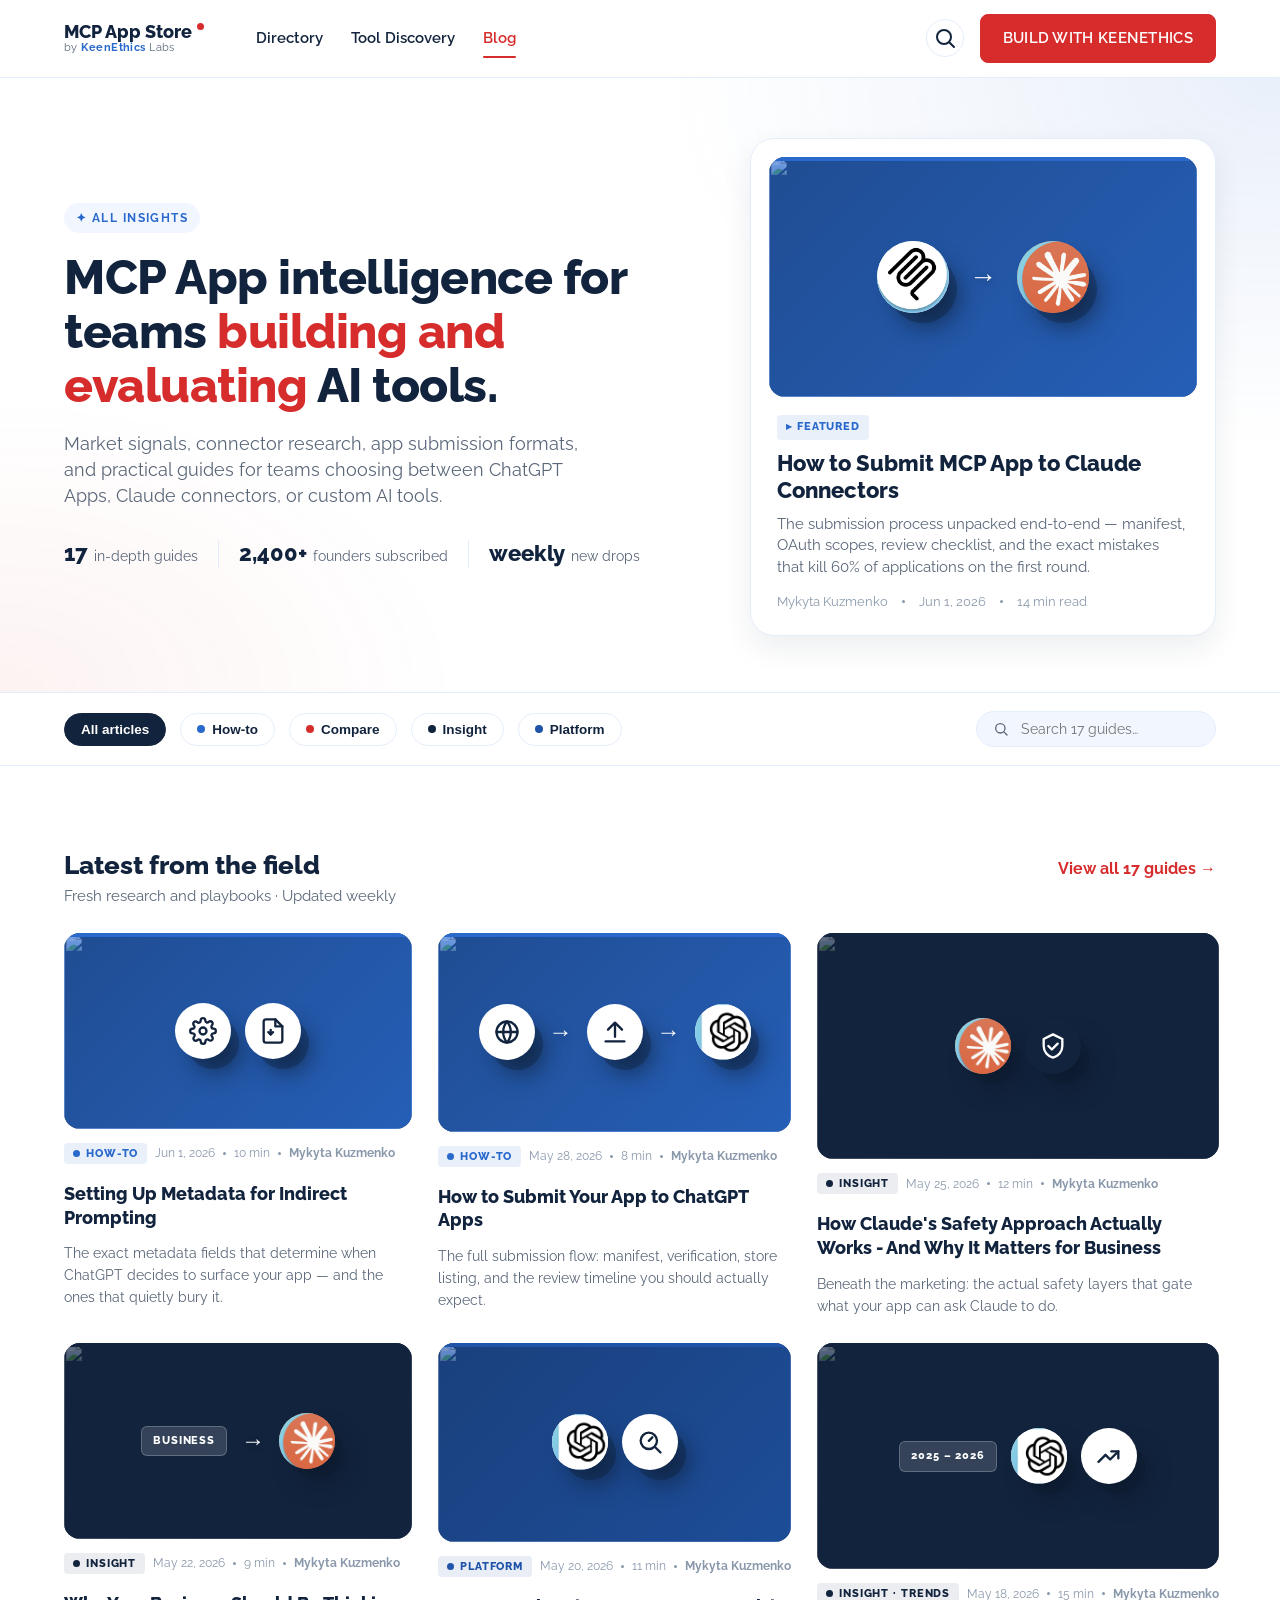
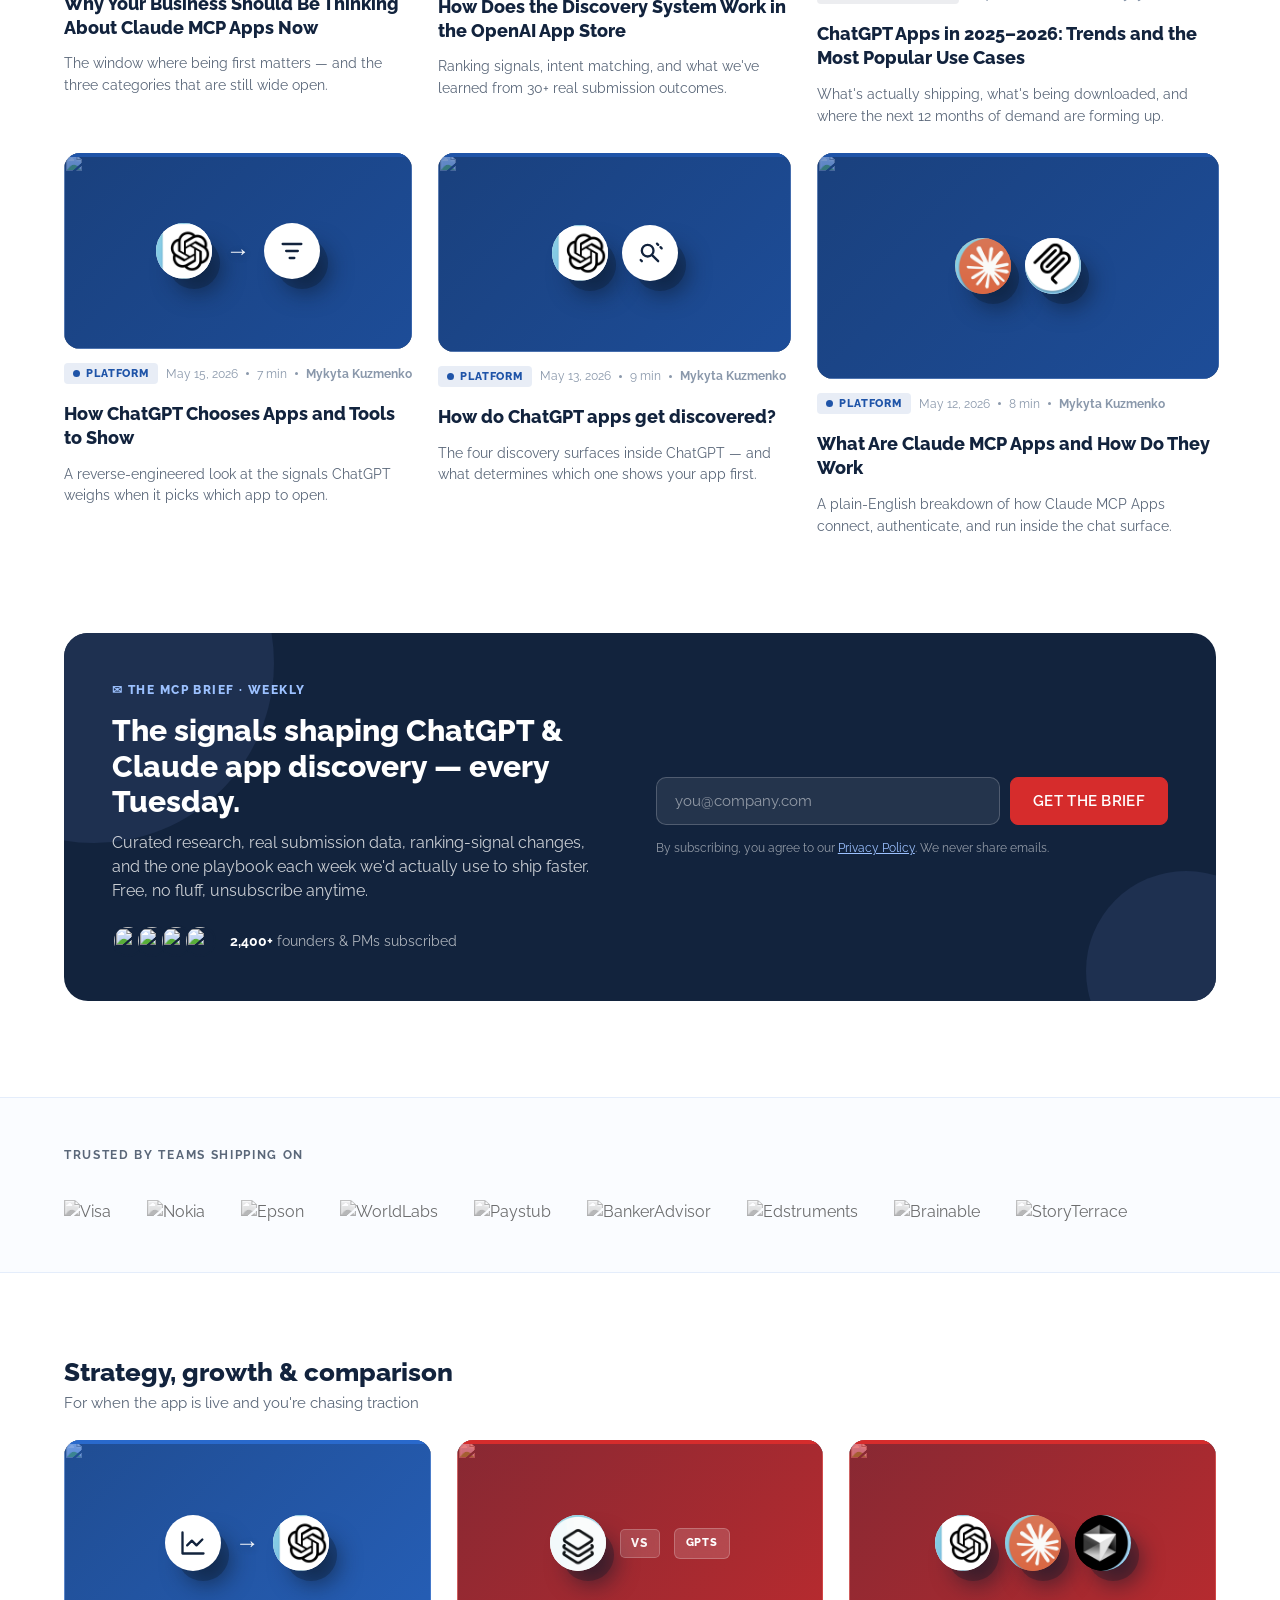
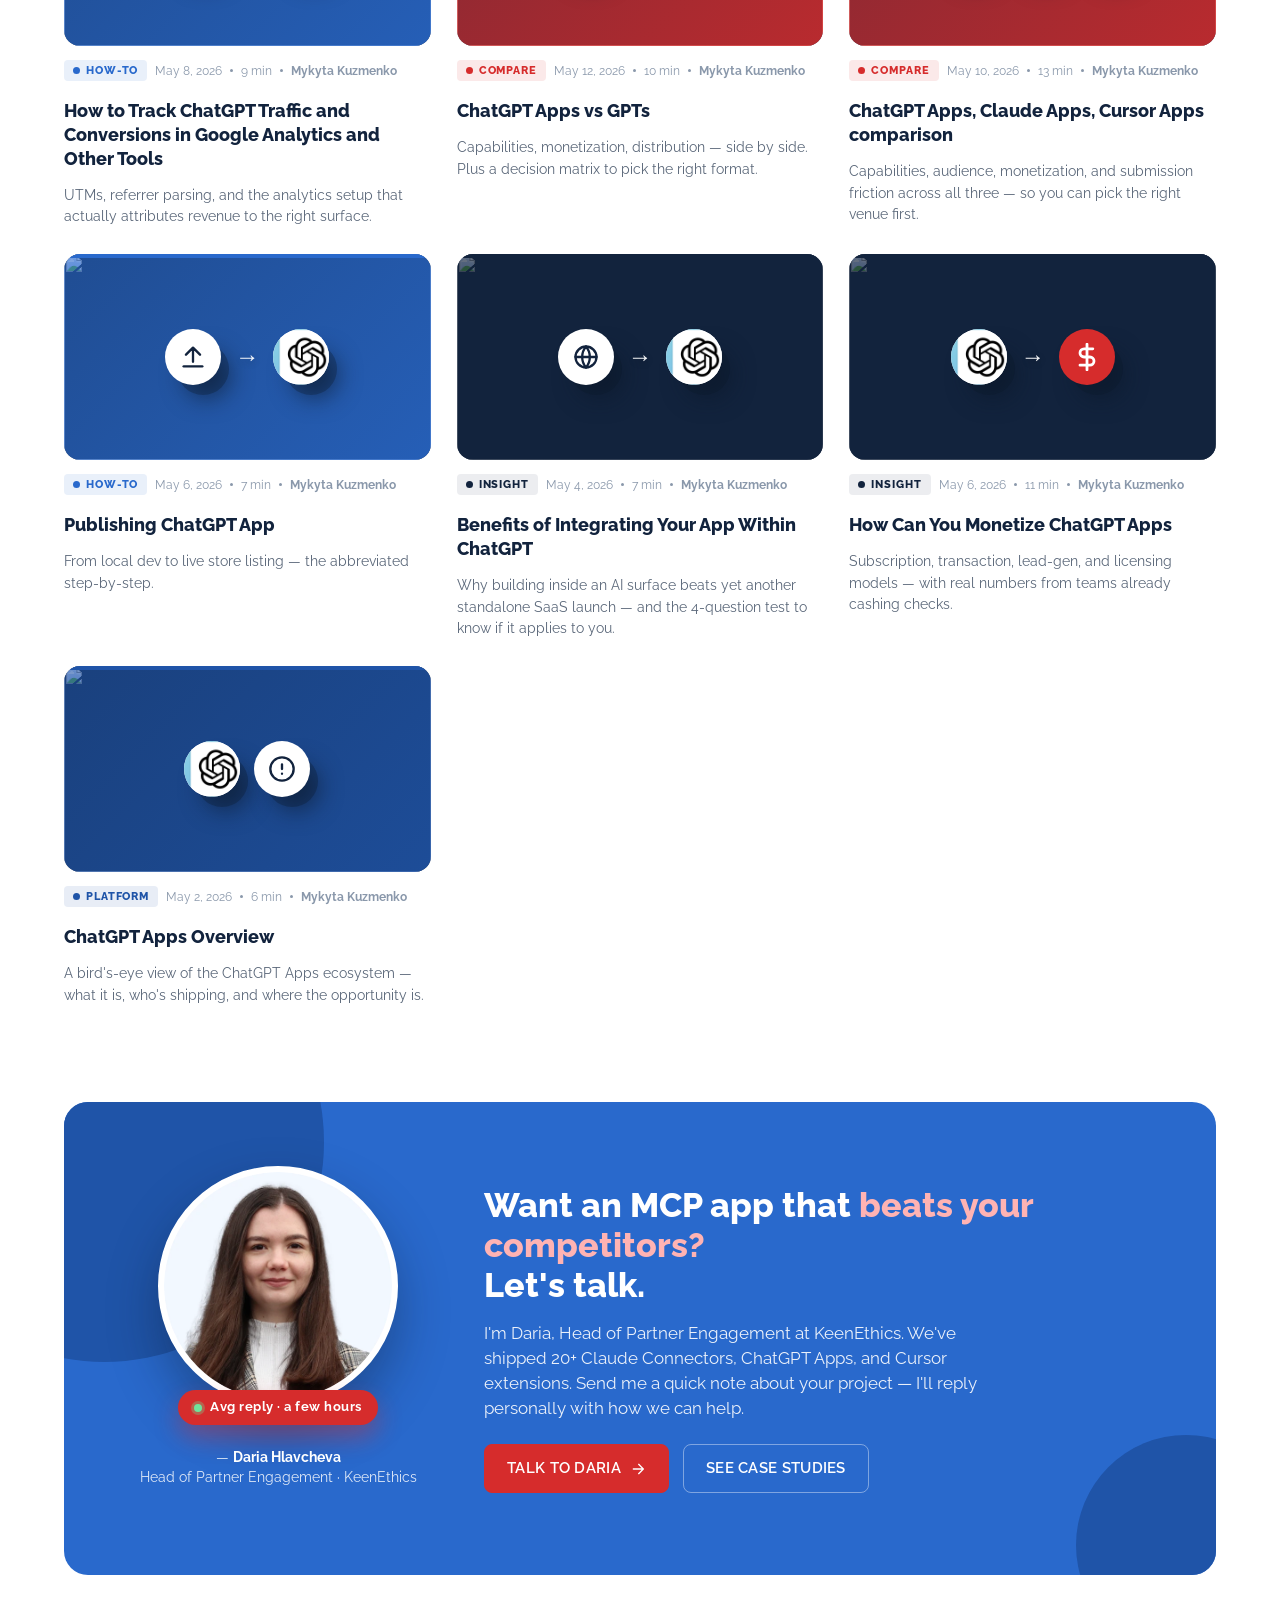
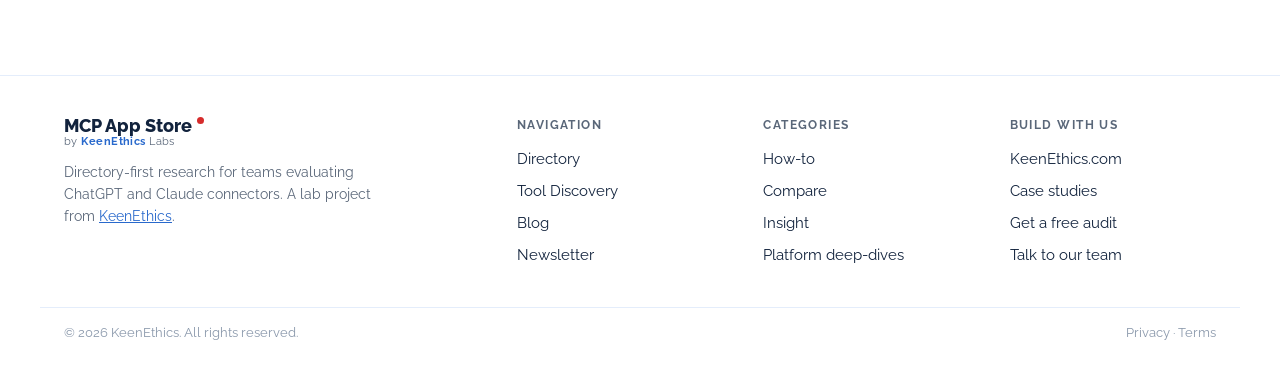
==== commit c557a8be: "Card meta-row: drop 'By' prefix, prevent intra-span wrapping" ====
--- a/index.html
+++ b/index.html
@@ -123,7 +123,7 @@
         </div>
         <div class="cv-right"><img src="https://images.unsplash.com/photo-1555255707-c07966088b7b?w=700&h=700&auto=format&fit=crop&q=80" alt="" loading="lazy" /></div>
       </div>
-      <div class="meta-row"><span class="badge howto">How-to</span><span>Jun 1, 2026</span><span class="dot"></span><span>10 min</span><span class="dot"></span><span>By <b>Mykyta Kuzmenko</b></span></div>
+      <div class="meta-row"><span class="badge howto">How-to</span><span>Jun 1, 2026</span><span class="dot"></span><span>10 min</span><span class="dot"></span><span><b>Mykyta Kuzmenko</b></span></div>
       <h3>Setting Up Metadata for Indirect Prompting</h3>
       <p>The exact metadata fields that determine when ChatGPT decides to surface your app — and the ones that quietly bury it.</p>
     </a>
@@ -142,7 +142,7 @@
         </div>
         <div class="cv-right"><img src="https://images.unsplash.com/photo-1581090464777-f3220bbe1b8b?w=700&h=700&auto=format&fit=crop&q=80" alt="" loading="lazy" /></div>
       </div>
-      <div class="meta-row"><span class="badge howto">How-to</span><span>May 28, 2026</span><span class="dot"></span><span>8 min</span><span class="dot"></span><span>By <b>Mykyta Kuzmenko</b></span></div>
+      <div class="meta-row"><span class="badge howto">How-to</span><span>May 28, 2026</span><span class="dot"></span><span>8 min</span><span class="dot"></span><span><b>Mykyta Kuzmenko</b></span></div>
       <h3>How to Submit Your App to ChatGPT Apps</h3>
       <p>The full submission flow: manifest, verification, store listing, and the review timeline you should actually expect.</p>
     </a>
@@ -158,7 +158,7 @@
         </div>
         <div class="cv-right"><img src="https://images.unsplash.com/photo-1633356122544-f134324a6cee?w=700&h=700&auto=format&fit=crop&q=80" alt="" loading="lazy" /></div>
       </div>
-      <div class="meta-row"><span class="badge insight">Insight</span><span>May 25, 2026</span><span class="dot"></span><span>12 min</span><span class="dot"></span><span>By <b>Mykyta Kuzmenko</b></span></div>
+      <div class="meta-row"><span class="badge insight">Insight</span><span>May 25, 2026</span><span class="dot"></span><span>12 min</span><span class="dot"></span><span><b>Mykyta Kuzmenko</b></span></div>
       <h3>How Claude's Safety Approach Actually Works - And Why It Matters for Business</h3>
       <p>Beneath the marketing: the actual safety layers that gate what your app can ask Claude to do.</p>
     </a>
@@ -175,7 +175,7 @@
         </div>
         <div class="cv-right"><img src="https://images.unsplash.com/photo-1497032205916-ac775f0649ae?w=700&h=700&auto=format&fit=crop&q=80" alt="" loading="lazy" /></div>
       </div>
-      <div class="meta-row"><span class="badge insight">Insight</span><span>May 22, 2026</span><span class="dot"></span><span>9 min</span><span class="dot"></span><span>By <b>Mykyta Kuzmenko</b></span></div>
+      <div class="meta-row"><span class="badge insight">Insight</span><span>May 22, 2026</span><span class="dot"></span><span>9 min</span><span class="dot"></span><span><b>Mykyta Kuzmenko</b></span></div>
       <h3>Why Your Business Should Be Thinking About Claude MCP Apps Now</h3>
       <p>The window where being first matters — and the three categories that are still wide open.</p>
     </a>
@@ -191,7 +191,7 @@
         </div>
         <div class="cv-right"><img src="https://images.unsplash.com/photo-1498050108023-c5249f4df085?w=700&h=700&auto=format&fit=crop&q=80" alt="" loading="lazy" /></div>
       </div>
-      <div class="meta-row"><span class="badge platform">Platform</span><span>May 20, 2026</span><span class="dot"></span><span>11 min</span><span class="dot"></span><span>By <b>Mykyta Kuzmenko</b></span></div>
+      <div class="meta-row"><span class="badge platform">Platform</span><span>May 20, 2026</span><span class="dot"></span><span>11 min</span><span class="dot"></span><span><b>Mykyta Kuzmenko</b></span></div>
       <h3>How Does the Discovery System Work in the OpenAI App Store</h3>
       <p>Ranking signals, intent matching, and what we've learned from 30+ real submission outcomes.</p>
     </a>
@@ -208,7 +208,7 @@
         </div>
         <div class="cv-right"><img src="https://images.unsplash.com/photo-1551288049-bebda4e38f71?w=700&h=700&auto=format&fit=crop&q=80" alt="" loading="lazy" /></div>
       </div>
-      <div class="meta-row"><span class="badge insight">Insight · Trends</span><span>May 18, 2026</span><span class="dot"></span><span>15 min</span><span class="dot"></span><span>By <b>Mykyta Kuzmenko</b></span></div>
+      <div class="meta-row"><span class="badge insight">Insight · Trends</span><span>May 18, 2026</span><span class="dot"></span><span>15 min</span><span class="dot"></span><span><b>Mykyta Kuzmenko</b></span></div>
       <h3>ChatGPT Apps in 2025–2026: Trends and the Most Popular Use Cases</h3>
       <p>What's actually shipping, what's being downloaded, and where the next 12 months of demand are forming up.</p>
     </a>
@@ -225,7 +225,7 @@
         </div>
         <div class="cv-right"><img src="https://images.unsplash.com/photo-1517336714731-489689fd1ca8?w=700&h=700&auto=format&fit=crop&q=80" alt="" loading="lazy" /></div>
       </div>
-      <div class="meta-row"><span class="badge platform">Platform</span><span>May 15, 2026</span><span class="dot"></span><span>7 min</span><span class="dot"></span><span>By <b>Mykyta Kuzmenko</b></span></div>
+      <div class="meta-row"><span class="badge platform">Platform</span><span>May 15, 2026</span><span class="dot"></span><span>7 min</span><span class="dot"></span><span><b>Mykyta Kuzmenko</b></span></div>
       <h3>How ChatGPT Chooses Apps and Tools to Show</h3>
       <p>A reverse-engineered look at the signals ChatGPT weighs when it picks which app to open.</p>
     </a>
@@ -241,7 +241,7 @@
         </div>
         <div class="cv-right"><img src="https://images.unsplash.com/photo-1498050108023-c5249f4df085?w=700&h=700&auto=format&fit=crop&q=80" alt="" loading="lazy" /></div>
       </div>
-      <div class="meta-row"><span class="badge platform">Platform</span><span>May 13, 2026</span><span class="dot"></span><span>9 min</span><span class="dot"></span><span>By <b>Mykyta Kuzmenko</b></span></div>
+      <div class="meta-row"><span class="badge platform">Platform</span><span>May 13, 2026</span><span class="dot"></span><span>9 min</span><span class="dot"></span><span><b>Mykyta Kuzmenko</b></span></div>
       <h3>How do ChatGPT apps get discovered?</h3>
       <p>The four discovery surfaces inside ChatGPT — and what determines which one shows your app first.</p>
     </a>
@@ -257,7 +257,7 @@
         </div>
         <div class="cv-right"><img src="https://images.unsplash.com/photo-1633356122544-f134324a6cee?w=700&h=700&auto=format&fit=crop&q=80" alt="" loading="lazy" /></div>
       </div>
-      <div class="meta-row"><span class="badge platform">Platform</span><span>May 12, 2026</span><span class="dot"></span><span>8 min</span><span class="dot"></span><span>By <b>Mykyta Kuzmenko</b></span></div>
+      <div class="meta-row"><span class="badge platform">Platform</span><span>May 12, 2026</span><span class="dot"></span><span>8 min</span><span class="dot"></span><span><b>Mykyta Kuzmenko</b></span></div>
       <h3>What Are Claude MCP Apps and How Do They Work</h3>
       <p>A plain-English breakdown of how Claude MCP Apps connect, authenticate, and run inside the chat surface.</p>
     </a>
@@ -332,7 +332,7 @@
         </div>
         <div class="cv-right"><img src="https://images.unsplash.com/photo-1559136555-9303baea8ebd?w=700&h=700&auto=format&fit=crop&q=80" alt="" loading="lazy" /></div>
       </div>
-      <div class="meta-row"><span class="badge howto">How-to</span><span>May 8, 2026</span><span class="dot"></span><span>9 min</span><span class="dot"></span><span>By <b>Mykyta Kuzmenko</b></span></div>
+      <div class="meta-row"><span class="badge howto">How-to</span><span>May 8, 2026</span><span class="dot"></span><span>9 min</span><span class="dot"></span><span><b>Mykyta Kuzmenko</b></span></div>
       <h3>How to Track ChatGPT Traffic and Conversions in Google Analytics and Other Tools</h3>
       <p>UTMs, referrer parsing, and the analytics setup that actually attributes revenue to the right surface.</p>
     </a>
@@ -349,7 +349,7 @@
         </div>
         <div class="cv-right"><img src="https://images.unsplash.com/photo-1531297484001-80022131f5a1?w=700&h=700&auto=format&fit=crop&q=80" alt="" loading="lazy" /></div>
       </div>
-      <div class="meta-row"><span class="badge compare">Compare</span><span>May 12, 2026</span><span class="dot"></span><span>10 min</span><span class="dot"></span><span>By <b>Mykyta Kuzmenko</b></span></div>
+      <div class="meta-row"><span class="badge compare">Compare</span><span>May 12, 2026</span><span class="dot"></span><span>10 min</span><span class="dot"></span><span><b>Mykyta Kuzmenko</b></span></div>
       <h3>ChatGPT Apps vs GPTs</h3>
       <p>Capabilities, monetization, distribution — side by side. Plus a decision matrix to pick the right format.</p>
     </a>
@@ -366,7 +366,7 @@
         </div>
         <div class="cv-right"><img src="https://images.unsplash.com/photo-1531297484001-80022131f5a1?w=700&h=700&auto=format&fit=crop&q=80" alt="" loading="lazy" /></div>
       </div>
-      <div class="meta-row"><span class="badge compare">Compare</span><span>May 10, 2026</span><span class="dot"></span><span>13 min</span><span class="dot"></span><span>By <b>Mykyta Kuzmenko</b></span></div>
+      <div class="meta-row"><span class="badge compare">Compare</span><span>May 10, 2026</span><span class="dot"></span><span>13 min</span><span class="dot"></span><span><b>Mykyta Kuzmenko</b></span></div>
       <h3>ChatGPT Apps, Claude Apps, Cursor Apps comparison</h3>
       <p>Capabilities, audience, monetization, and submission friction across all three — so you can pick the right venue first.</p>
     </a>
@@ -383,7 +383,7 @@
         </div>
         <div class="cv-right"><img src="https://images.unsplash.com/photo-1581090464777-f3220bbe1b8b?w=700&h=700&auto=format&fit=crop&q=80" alt="" loading="lazy" /></div>
       </div>
-      <div class="meta-row"><span class="badge howto">How-to</span><span>May 6, 2026</span><span class="dot"></span><span>7 min</span><span class="dot"></span><span>By <b>Mykyta Kuzmenko</b></span></div>
+      <div class="meta-row"><span class="badge howto">How-to</span><span>May 6, 2026</span><span class="dot"></span><span>7 min</span><span class="dot"></span><span><b>Mykyta Kuzmenko</b></span></div>
       <h3>Publishing ChatGPT App</h3>
       <p>From local dev to live store listing — the abbreviated step-by-step.</p>
     </a>
@@ -400,7 +400,7 @@
         </div>
         <div class="cv-right"><img src="https://images.unsplash.com/photo-1581090464777-f3220bbe1b8b?w=700&h=700&auto=format&fit=crop&q=80" alt="" loading="lazy" /></div>
       </div>
-      <div class="meta-row"><span class="badge insight">Insight</span><span>May 4, 2026</span><span class="dot"></span><span>7 min</span><span class="dot"></span><span>By <b>Mykyta Kuzmenko</b></span></div>
+      <div class="meta-row"><span class="badge insight">Insight</span><span>May 4, 2026</span><span class="dot"></span><span>7 min</span><span class="dot"></span><span><b>Mykyta Kuzmenko</b></span></div>
       <h3>Benefits of Integrating Your App Within ChatGPT</h3>
       <p>Why building inside an AI surface beats yet another standalone SaaS launch — and the 4-question test to know if it applies to you.</p>
     </a>
@@ -417,7 +417,7 @@
         </div>
         <div class="cv-right"><img src="https://images.unsplash.com/photo-1554224155-6726b3ff858f?w=700&h=700&auto=format&fit=crop&q=80" alt="" loading="lazy" /></div>
       </div>
-      <div class="meta-row"><span class="badge insight">Insight</span><span>May 6, 2026</span><span class="dot"></span><span>11 min</span><span class="dot"></span><span>By <b>Mykyta Kuzmenko</b></span></div>
+      <div class="meta-row"><span class="badge insight">Insight</span><span>May 6, 2026</span><span class="dot"></span><span>11 min</span><span class="dot"></span><span><b>Mykyta Kuzmenko</b></span></div>
       <h3>How Can You Monetize ChatGPT Apps</h3>
       <p>Subscription, transaction, lead-gen, and licensing models — with real numbers from teams already cashing checks.</p>
     </a>
@@ -433,7 +433,7 @@
         </div>
         <div class="cv-right"><img src="https://images.unsplash.com/photo-1517336714731-489689fd1ca8?w=700&h=700&auto=format&fit=crop&q=80" alt="" loading="lazy" /></div>
       </div>
-      <div class="meta-row"><span class="badge platform">Platform</span><span>May 2, 2026</span><span class="dot"></span><span>6 min</span><span class="dot"></span><span>By <b>Mykyta Kuzmenko</b></span></div>
+      <div class="meta-row"><span class="badge platform">Platform</span><span>May 2, 2026</span><span class="dot"></span><span>6 min</span><span class="dot"></span><span><b>Mykyta Kuzmenko</b></span></div>
       <h3>ChatGPT Apps Overview</h3>
       <p>A bird's-eye view of the ChatGPT Apps ecosystem — what it is, who's shipping, and where the opportunity is.</p>
     </a>
--- a/styles.css
+++ b/styles.css
@@ -191,12 +191,14 @@
   width: 100%; height: 100%; object-fit: cover;
   transition: transform .6s ease;
 }
-.cover .cv-right::after { /* navy fade — keeps icons legible */
+.cover .cv-right::after { /* category-colored fade — keeps icons legible */
   content:""; position:absolute; inset:0;
-  background:
-    radial-gradient(120% 90% at 50% 50%, rgba(18,35,61,.55) 0, rgba(18,35,61,.78) 100%),
-    linear-gradient(135deg, rgba(11,23,41,.45) 0%, rgba(18,35,61,.35) 100%);
-}
+  background: linear-gradient(135deg, rgba(18,35,61,.65) 0%, rgba(18,35,61,.85) 100%);
+}
+.cover.howto    .cv-right::after { background: linear-gradient(135deg, rgba(41,105,204,.60) 0%, rgba(41,105,204,.85) 100%); }
+.cover.compare  .cv-right::after { background: linear-gradient(135deg, rgba(214,44,44,.60) 0%, rgba(214,44,44,.85) 100%); }
+.cover.insight  .cv-right::after { background: linear-gradient(135deg, rgba(18,35,61,.65) 0%, rgba(18,35,61,.88) 100%); }
+.cover.platform .cv-right::after { background: linear-gradient(135deg, rgba(31,84,168,.60) 0%, rgba(31,84,168,.85) 100%); }
 .card:hover .cover .cv-right img,
 .featured-card:hover .cover .cv-right img { transform: scale(1.05); }
 
@@ -213,7 +215,9 @@
   width: 56px; height: 56px; border-radius: 50%;
   background: #fff; color: var(--navy);
   display:grid; place-items:center; flex: none;
-  box-shadow: 0 12px 28px rgba(0,0,0,.40), 0 0 0 1px rgba(255,255,255,.08);
+  box-shadow:
+    10px 12px 0 -2px rgba(11,23,41,.30),
+    14px 18px 22px -4px rgba(11,23,41,.55);
   overflow: hidden; padding: 0;
 }
 .cover .ico svg { width: 28px; height: 28px; }
@@ -274,7 +278,8 @@
 /* ===================== Filter bar ===================== */
 .filter-bar {
   border-bottom: 1px solid var(--line);
-  background: #fff; position: sticky; top: 64px; z-index: 50;
+  background: rgba(255,255,255,.95); backdrop-filter: blur(8px);
+  position: sticky; top: 72px; z-index: 50;
 }
 .filter-bar .inner {
   max-width: var(--maxw); margin: 0 auto; padding: 18px 24px;
@@ -302,6 +307,11 @@
   margin-left: auto; display:flex; align-items:center; gap: 10px;
   background: var(--tint); border: 1px solid var(--line); border-radius: 100px;
   padding: 8px 16px; color: var(--muted); font-size: 14px; min-width: 240px;
+  transition: border-color .15s ease, box-shadow .15s ease, background .15s ease;
+}
+.filter-bar .search:focus-within {
+  border-color: var(--blue); background: #fff; color: var(--navy);
+  box-shadow: 0 0 0 4px rgba(41,105,204,.15);
 }
 .filter-bar .search svg { width: 16px; height: 16px; }
 .filter-bar .search input {
@@ -323,8 +333,13 @@
 .card:hover { transform: translateY(-4px); }
 .card:hover .cover { box-shadow: var(--shadow-md); }
 .card .cover { transition: box-shadow .2s ease; }
-.card .meta-row { display:flex; align-items:center; gap: 10px; font-size: 12px; color: var(--muted-2); }
-.card .meta-row .dot { width: 3px; height: 3px; border-radius: 50%; background: var(--muted-2); }
+.card .meta-row {
+  display:flex; align-items:center; gap: 8px; font-size: 12px; color: var(--muted-2);
+  flex-wrap: nowrap; overflow: hidden;
+}
+.card .meta-row > span { white-space: nowrap; }
+.card .meta-row > span:last-child { overflow: hidden; text-overflow: ellipsis; min-width: 0; }
+.card .meta-row .dot { width: 3px; height: 3px; border-radius: 50%; background: var(--muted-2); flex: none; }
 .card .badge {
   font-size: 11px; font-weight: 800; letter-spacing: .08em; text-transform: uppercase;
   line-height: 1;
@@ -462,11 +477,7 @@
   pointer-events:none;
 }
 .cta-block h2 { position: relative; z-index: 1; margin: 0 0 16px; font-size: 34px; font-weight: 800; line-height: 1.18; color: #fff; }
-.cta-block h2 .accent { color: #fff; position: relative; }
-.cta-block h2 .accent::after {
-  content:""; position: absolute; left: 0; right: 0; bottom: -2px; height: 4px;
-  background: var(--red); border-radius: 2px;
-}
+.cta-block h2 .accent { color: #ffb3b3; }
 .cta-block p { position: relative; z-index: 1; margin: 0 0 24px; color: rgba(255,255,255,.90); font-size: 16.5px; max-width: 520px; }
 .cta-block .actions { position: relative; z-index: 1; display:flex; gap: 14px; flex-wrap: wrap; }
 .cta-block .btn-ghost { color: #fff; border-color: rgba(255,255,255,.40); background: transparent; }
@@ -494,10 +505,13 @@
    ========================================================================= */
 .breadcrumb {
   max-width: var(--maxw); margin: 0 auto; padding: 22px 24px 0;
-  font-size: 13px; color: var(--muted-2); display:flex; align-items: center; gap: 10px;
-}
+  font-size: 13px; color: var(--muted); display:flex; align-items: center; gap: 8px;
+  flex-wrap: wrap;
+}
+.breadcrumb a { color: var(--muted); transition: color .15s ease; }
 .breadcrumb a:hover { color: var(--blue); }
-.breadcrumb svg { width: 13px; height: 13px; }
+.breadcrumb svg { width: 11px; height: 11px; color: var(--muted-2); opacity: .55; flex: none; }
+.breadcrumb > span:last-child { color: var(--navy); font-weight: 600; }
 
 .article-hero {
   max-width: var(--maxw); margin: 0 auto; padding: 24px 24px 40px;
@@ -544,15 +558,43 @@
   display:grid; grid-template-columns: 220px minmax(0, 1fr) 300px; gap: 48px;
   align-items: flex-start;
 }
-.article-layout .toc, .article-layout .rail { position: sticky; top: 90px; }
+/* TOC: stays sticky (small enough to fit) with its own scroll if needed */
+.article-layout .toc {
+  position: sticky; top: 90px;
+  max-height: calc(100vh - 110px);
+  overflow-y: auto;
+  scrollbar-width: thin;
+  scrollbar-color: var(--line) transparent;
+  padding-right: 4px;
+}
+.article-layout .toc::-webkit-scrollbar { width: 6px; }
+.article-layout .toc::-webkit-scrollbar-track { background: transparent; }
+.article-layout .toc::-webkit-scrollbar-thumb { background: var(--line); border-radius: 3px; }
+.article-layout .toc::-webkit-scrollbar-thumb:hover { background: var(--muted-2); }
+
+/* Right rail: scroll with the page, no inner scrollbar */
+.article-layout .rail {
+  position: static;
+  align-self: start;
+}
 .article-layout .toc h6, .article-layout .rail h6 {
   font-size: 11px; font-weight: 800; color: var(--muted); letter-spacing: .12em; text-transform: uppercase;
   margin: 0 0 14px;
 }
 .toc ol { list-style: none; padding: 0; margin: 0; }
-.toc li { padding: 6px 12px; border-left: 2px solid var(--line); color: var(--muted); font-size: 13.5px; line-height: 1.5; cursor: pointer; }
+.toc li {
+  padding: 0; border-left: 2px solid var(--line);
+  color: var(--muted); font-size: 13.5px; line-height: 1.5;
+  transition: color .15s ease, border-color .15s ease, background .15s ease;
+}
+.toc li a {
+  display: block; padding: 7px 12px; color: inherit; text-decoration: none;
+}
 .toc li:hover { color: var(--blue); border-color: var(--blue); }
 .toc li.active { color: var(--navy); font-weight: 700; border-color: var(--red); background: var(--tint); }
+
+/* offset anchor scroll so h2 lands below sticky header */
+.article-body h2[id] { scroll-margin-top: 90px; }
 
 /* article body */
 .article-body { font-size: 17px; line-height: 1.72; color: #2A3A55; max-width: 720px; }
@@ -575,31 +617,51 @@
 
 /* Inline contextual CTA — personalized (lead magnet hook in middle of article) */
 .inline-cta {
-  margin: 36px 0; padding: 26px 28px;
+  margin: 36px 0; padding: 24px 26px;
   background: linear-gradient(120deg, var(--tint) 0%, var(--white) 100%);
   border: 1px solid var(--line); border-radius: var(--radius-lg);
-  display:flex; gap: 20px; align-items: center;
-  position: relative;
+  display: grid;
+  grid-template-columns: auto 1fr auto;
+  gap: 22px; align-items: center;
 }
 .inline-cta .person-photo {
-  flex: none; width: 64px; height: 64px; border-radius: 50%;
+  width: 64px; height: 64px; border-radius: 50%;
   object-fit: cover; border: 3px solid #fff;
   box-shadow: 0 8px 20px rgba(18,35,61,.18);
 }
-.inline-cta .person-photo.with-dot { position: relative; }
-.inline-cta .person-photo-wrap { position: relative; flex: none; }
+.inline-cta .person-photo-wrap { position: relative; }
 .inline-cta .person-photo-wrap::after {
   content:""; position:absolute; bottom: 2px; right: 2px;
   width: 14px; height: 14px; border-radius: 50%;
   background: #2ECC71; border: 3px solid #fff;
 }
+.inline-cta .copy { min-width: 0; }
 .inline-cta .copy h4 { margin: 0 0 4px; font-size: 17px; font-weight: 800; color: var(--navy); line-height: 1.3; }
-.inline-cta .copy p  { margin: 0 0 6px; color: var(--muted); font-size: 14.5px; line-height: 1.5; }
+.inline-cta .copy p  { margin: 0 0 8px; color: var(--muted); font-size: 14.5px; line-height: 1.5; }
 .inline-cta .copy .by {
-  font-size: 12.5px; color: var(--muted-2); display:inline-flex; align-items: center; gap: 6px;
+  display: block;
+  font-size: 12.5px; color: var(--muted-2); line-height: 1.4;
 }
 .inline-cta .copy .by b { color: var(--navy); font-weight: 700; }
-.inline-cta .action { margin-left: auto; flex: none; }
+.inline-cta .action { justify-self: end; }
+
+/* Reset article-body anchor styling for buttons & TOC links */
+.article-body .btn,
+.toc li a { text-decoration: none; color: inherit; }
+.article-body .btn.btn-red,
+.article-body .btn.btn-blue { color: #fff; }
+.article-body .btn.btn-outline { color: var(--blue); }
+.article-body .btn.btn-ghost  { color: var(--navy); }
+.article-body .btn:hover { text-decoration: none; }
+
+@media (max-width: 680px) {
+  .inline-cta {
+    grid-template-columns: 1fr;
+    gap: 16px; padding: 22px;
+  }
+  .inline-cta .action { justify-self: stretch; }
+  .inline-cta .action .btn { width: 100%; justify-content: center; }
+}
 
 /* ===================== Personalized rail card (sticky) ===================== */
 .rail .card-rail.personal {
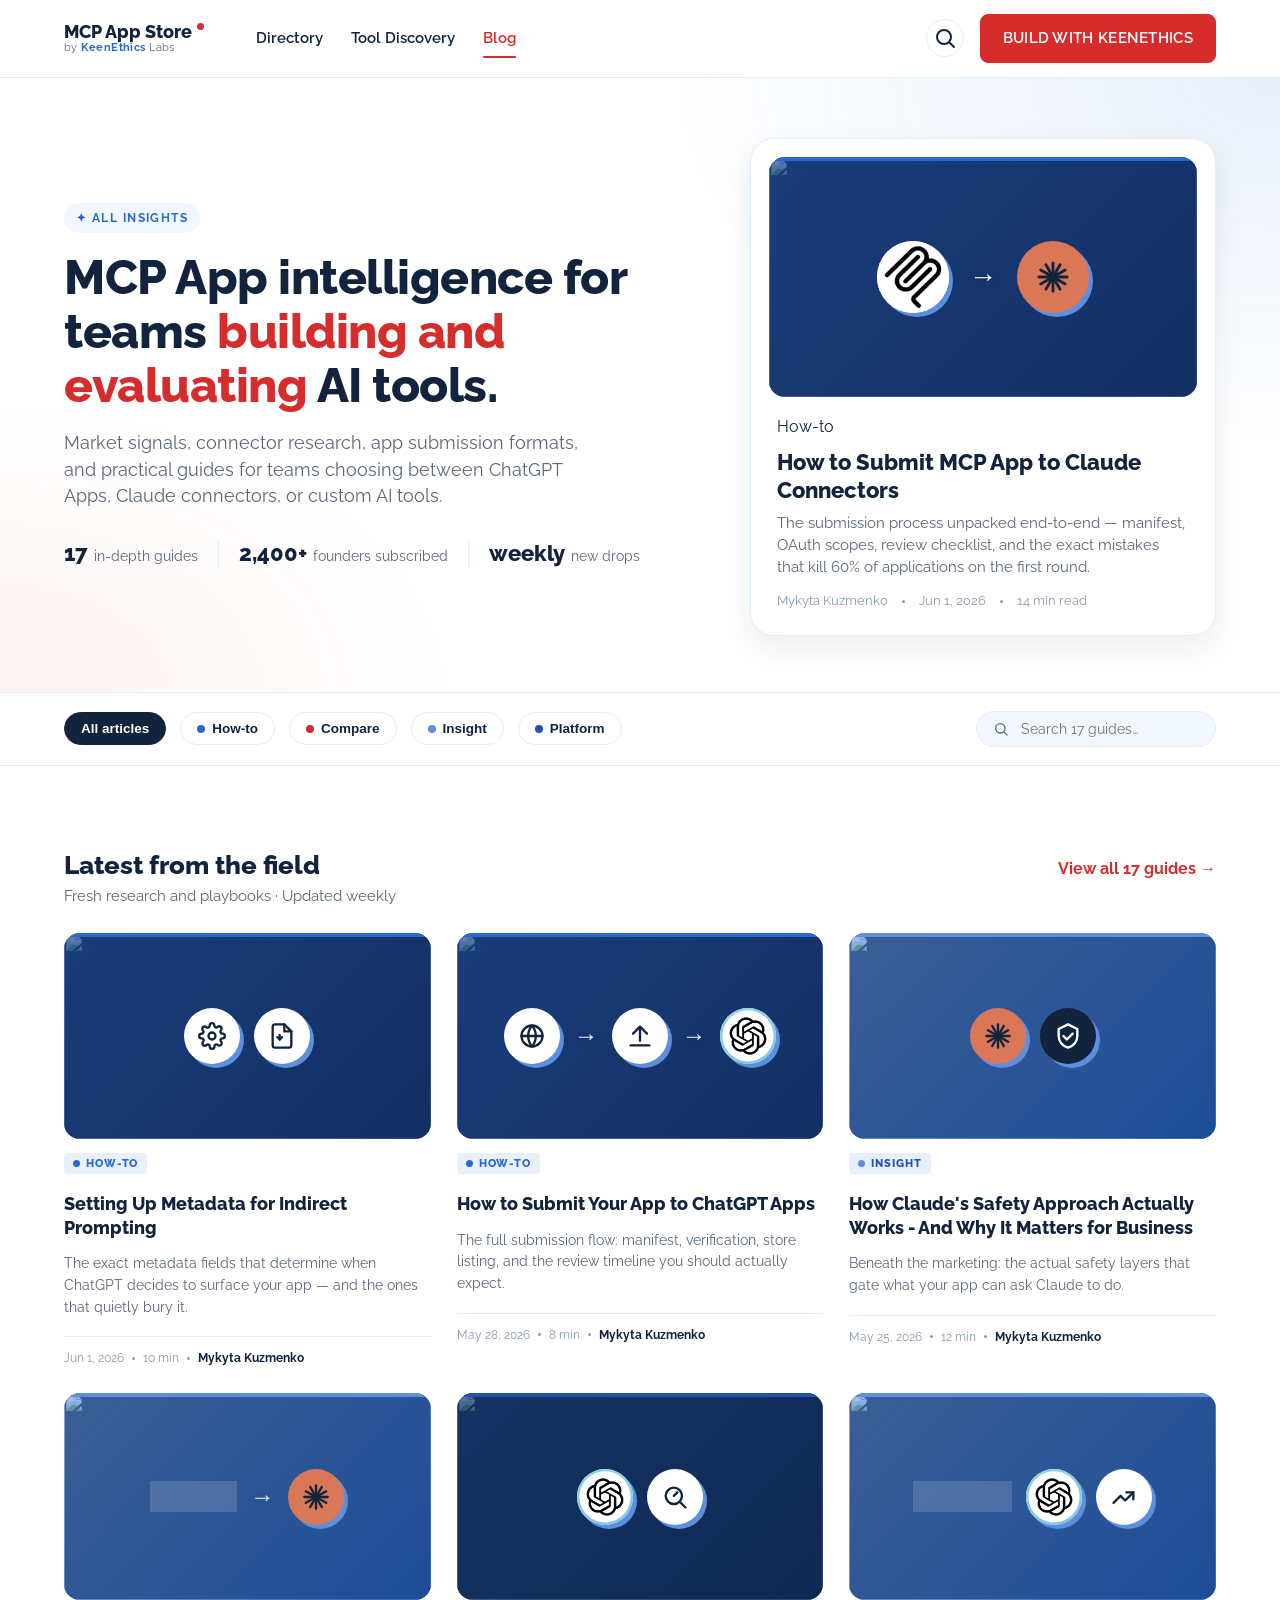
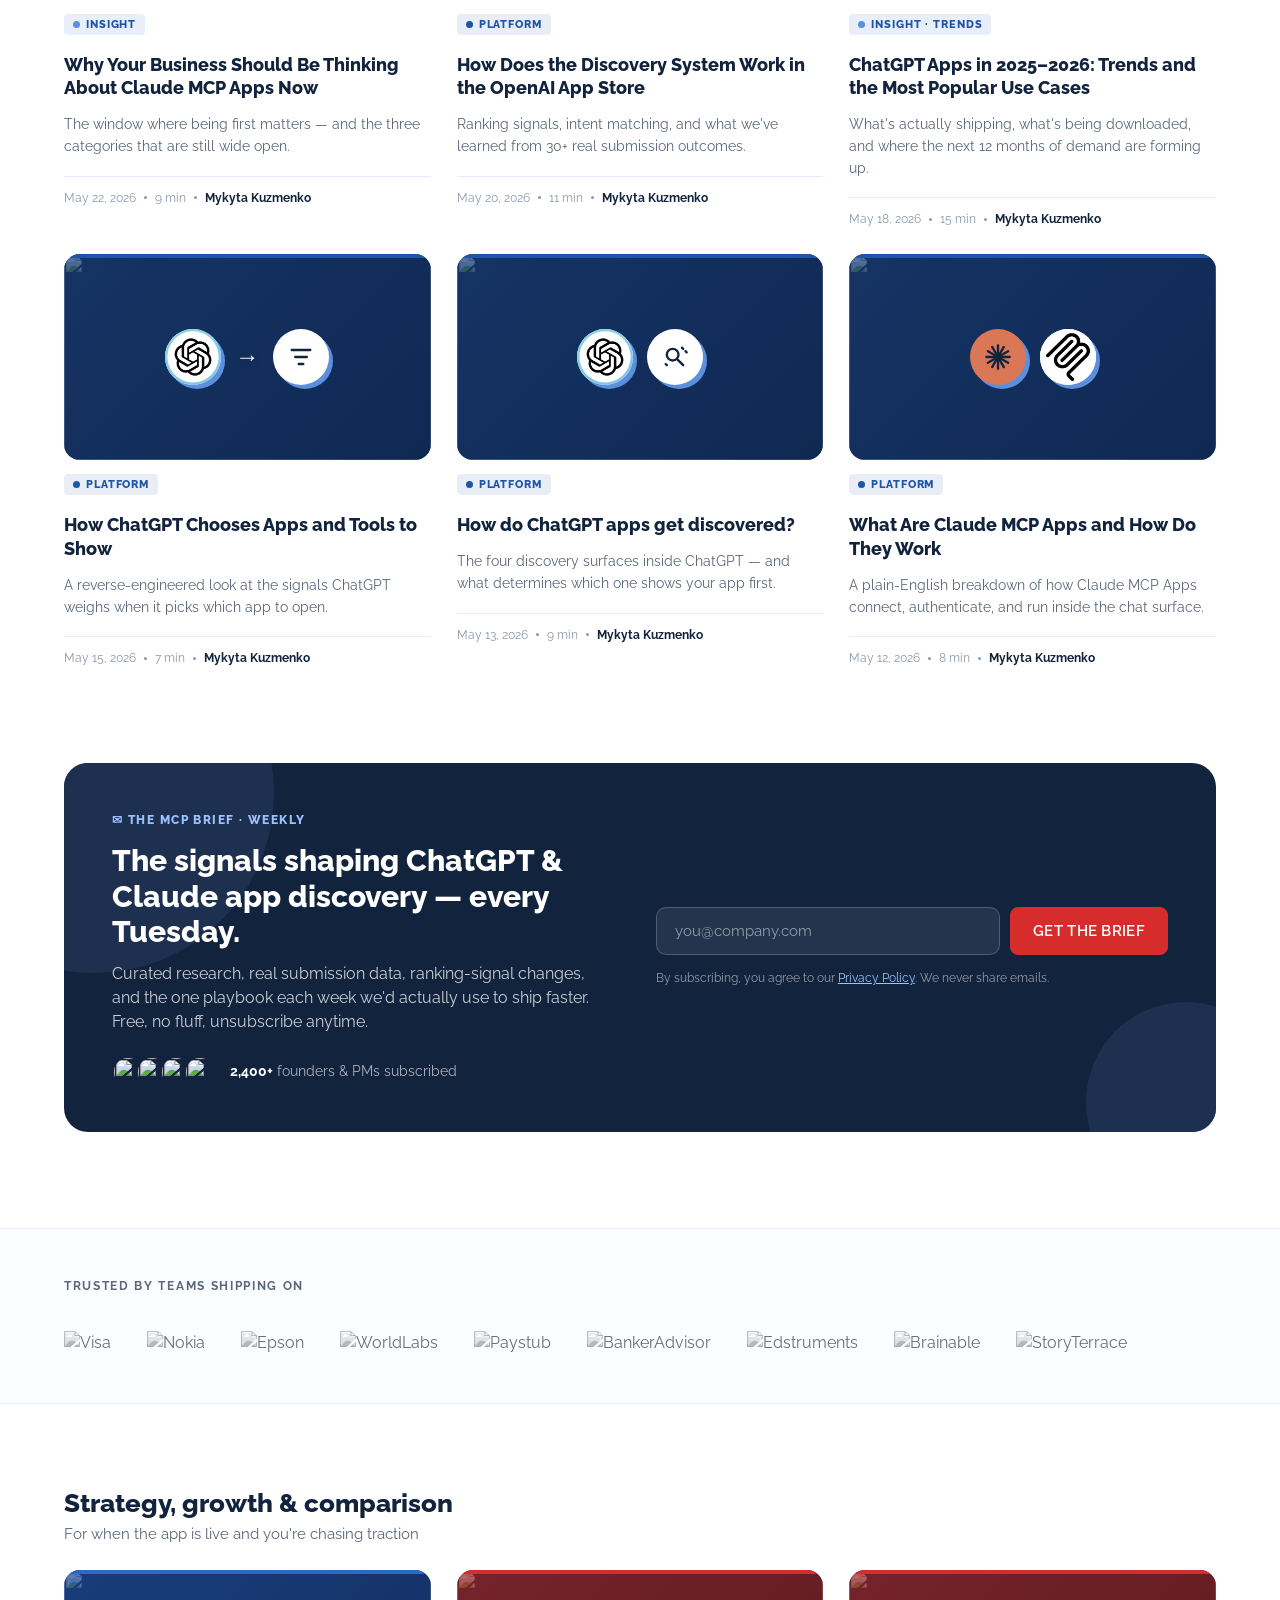
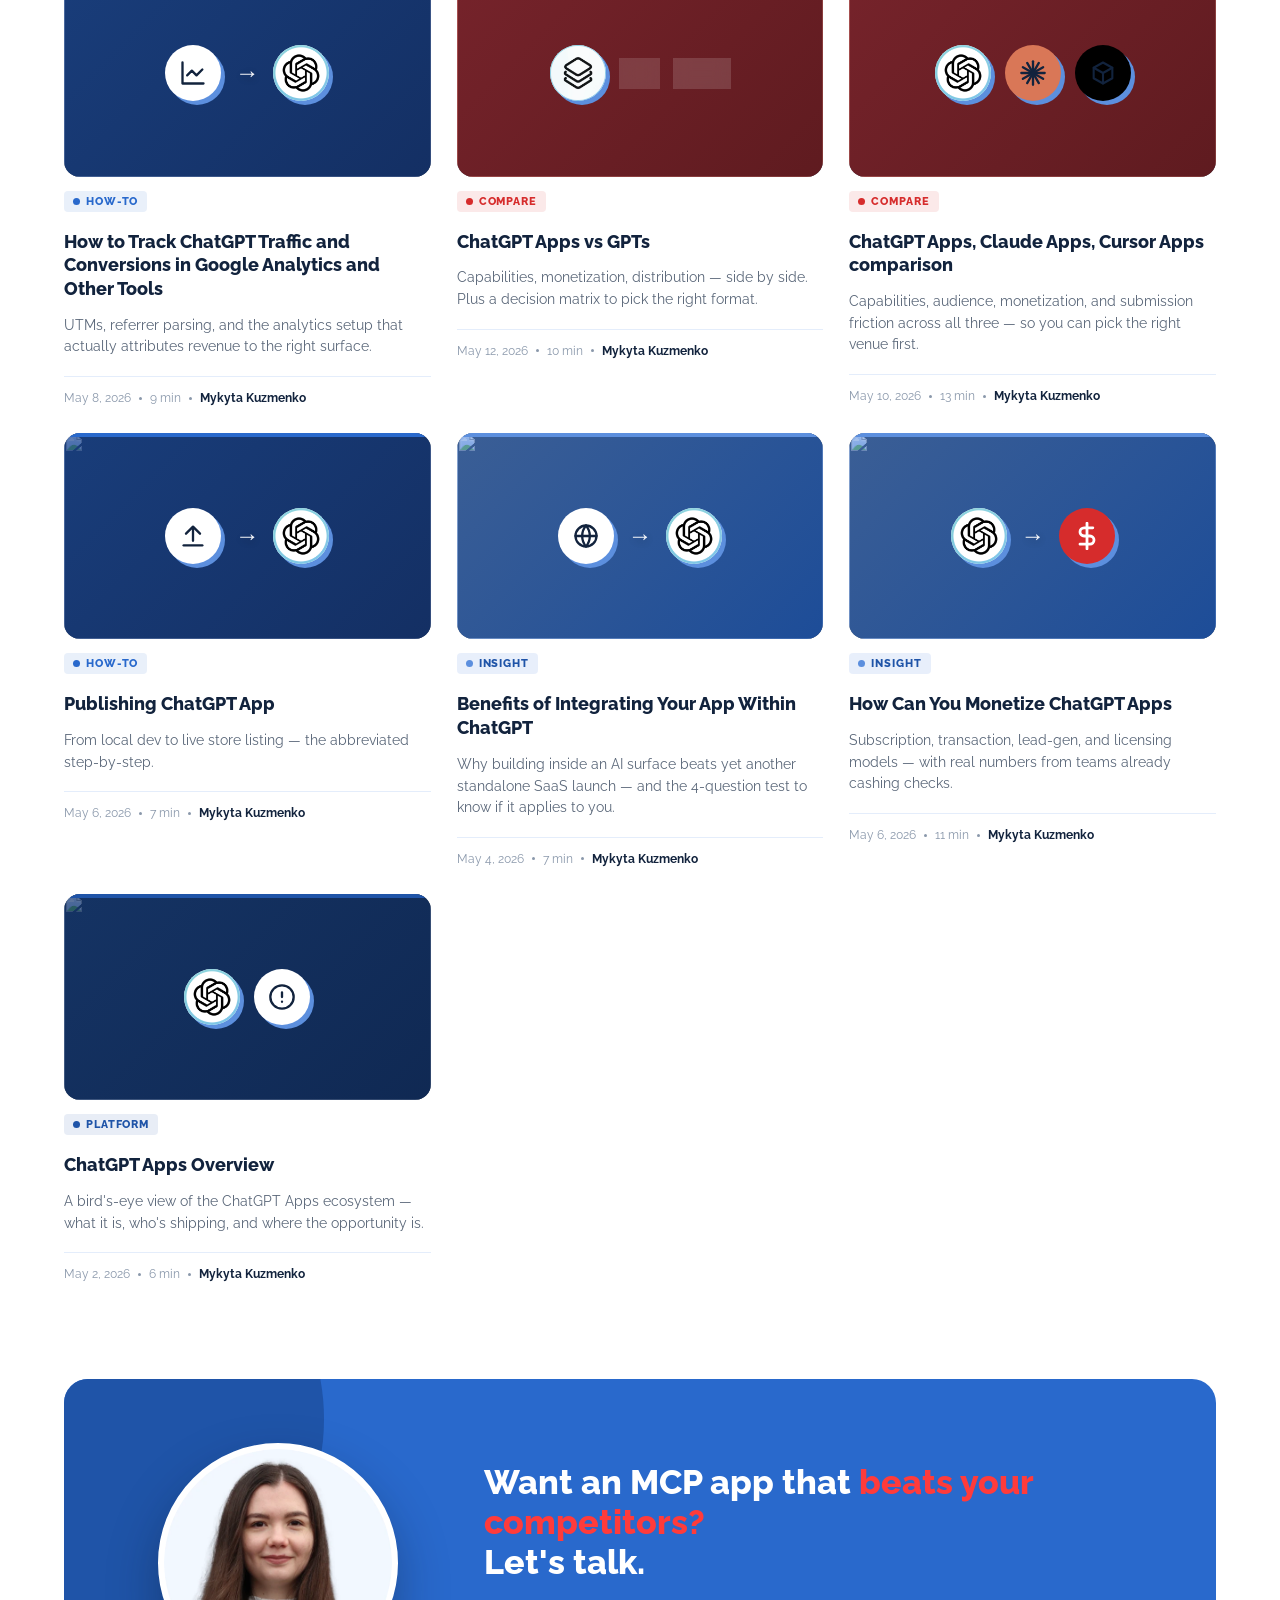
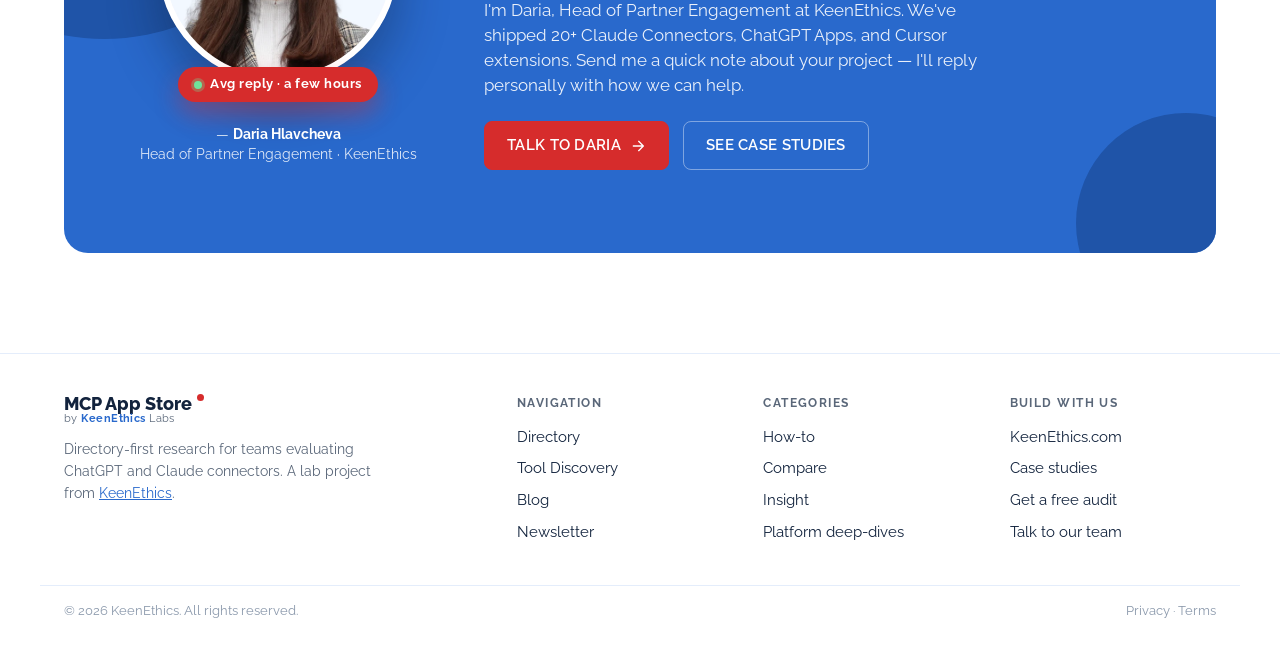
==== commit 1b77f3f2: "Cards: category badge on top, date/time/author footer under description - Featured card shows catego" ====
--- a/index.html
+++ b/index.html
@@ -58,7 +58,7 @@
             <span class="ico brand-mcp"><img src="mcp-icon.png" alt="MCP" /></span>
             <span class="arrow">→</span>
             <!-- Claude orange asterisk -->
-            <span class="ico brand-claude"><img src="claude-icon.png" alt="Claude" /></span>
+            <span class="ico brand-claude"><svg viewBox="0 0 24 24" fill="none" stroke="currentColor" stroke-width="2" stroke-linecap="round"><line x1="2" y1="12" x2="22" y2="12"/><line x1="3.34" y1="7" x2="20.66" y2="17"/><line x1="7" y1="3.34" x2="17" y2="20.66"/><line x1="12" y1="2" x2="12" y2="22"/><line x1="17" y1="3.34" x2="7" y2="20.66"/><line x1="20.66" y1="7" x2="3.34" y2="17"/></svg></span>
           </div>
         </div>
         <div class="cv-right">
@@ -67,7 +67,7 @@
       </div>
       <div class="below">
         <div class="badge-row">
-          <span style="font-size: 11px; font-weight: 800; color: var(--blue); background: rgba(41,105,204,.10); padding: 4px 9px; border-radius: 4px; letter-spacing:.08em;">▸ FEATURED</span>
+          <span class="badge howto">How-to</span>
         </div>
         <h3>How to Submit MCP App to Claude Connectors</h3>
         <p>The submission process unpacked end-to-end — manifest, OAuth scopes, review checklist, and the exact mistakes that kill 60% of applications on the first round.</p>
@@ -123,9 +123,9 @@
         </div>
         <div class="cv-right"><img src="https://images.unsplash.com/photo-1555255707-c07966088b7b?w=700&h=700&auto=format&fit=crop&q=80" alt="" loading="lazy" /></div>
       </div>
-      <div class="meta-row"><span class="badge howto">How-to</span><span>Jun 1, 2026</span><span class="dot"></span><span>10 min</span><span class="dot"></span><span><b>Mykyta Kuzmenko</b></span></div>
+      <div class="meta-row"><span class="badge howto">How-to</span></div>
       <h3>Setting Up Metadata for Indirect Prompting</h3>
-      <p>The exact metadata fields that determine when ChatGPT decides to surface your app — and the ones that quietly bury it.</p>
+      <p>The exact metadata fields that determine when ChatGPT decides to surface your app — and the ones that quietly bury it.</p><div class="card-footer"><span>Jun 1, 2026</span><span class="dot"></span><span>10 min</span><span class="dot"></span><span><b>Mykyta Kuzmenko</b></span></div>
     </a>
 
     <!-- 3. How to Submit Your App to ChatGPT Apps -->
@@ -142,9 +142,9 @@
         </div>
         <div class="cv-right"><img src="https://images.unsplash.com/photo-1581090464777-f3220bbe1b8b?w=700&h=700&auto=format&fit=crop&q=80" alt="" loading="lazy" /></div>
       </div>
-      <div class="meta-row"><span class="badge howto">How-to</span><span>May 28, 2026</span><span class="dot"></span><span>8 min</span><span class="dot"></span><span><b>Mykyta Kuzmenko</b></span></div>
+      <div class="meta-row"><span class="badge howto">How-to</span></div>
       <h3>How to Submit Your App to ChatGPT Apps</h3>
-      <p>The full submission flow: manifest, verification, store listing, and the review timeline you should actually expect.</p>
+      <p>The full submission flow: manifest, verification, store listing, and the review timeline you should actually expect.</p><div class="card-footer"><span>May 28, 2026</span><span class="dot"></span><span>8 min</span><span class="dot"></span><span><b>Mykyta Kuzmenko</b></span></div>
     </a>
 
     <!-- 4. How Claude's Safety Approach Actually Works - And Why It Matters for Business -->
@@ -152,15 +152,15 @@
       <div class="cover insight">
         <div class="cv-left">
           <div class="icon-set">
-            <span class="ico brand-claude"><img src="claude-icon.png" alt="Claude" /></span>
+            <span class="ico brand-claude"><svg viewBox="0 0 24 24" fill="none" stroke="currentColor" stroke-width="2" stroke-linecap="round"><line x1="2" y1="12" x2="22" y2="12"/><line x1="3.34" y1="7" x2="20.66" y2="17"/><line x1="7" y1="3.34" x2="17" y2="20.66"/><line x1="12" y1="2" x2="12" y2="22"/><line x1="17" y1="3.34" x2="7" y2="20.66"/><line x1="20.66" y1="7" x2="3.34" y2="17"/></svg></span>
             <span class="ico dark"><svg viewBox="0 0 24 24" fill="none" stroke="currentColor" stroke-width="2" stroke-linecap="round" stroke-linejoin="round"><path d="M12 2l8 4v6c0 5-3.5 9-8 10-4.5-1-8-5-8-10V6z"/><path d="M8 12l3 3 5-5"/></svg></span>
           </div>
         </div>
         <div class="cv-right"><img src="https://images.unsplash.com/photo-1633356122544-f134324a6cee?w=700&h=700&auto=format&fit=crop&q=80" alt="" loading="lazy" /></div>
       </div>
-      <div class="meta-row"><span class="badge insight">Insight</span><span>May 25, 2026</span><span class="dot"></span><span>12 min</span><span class="dot"></span><span><b>Mykyta Kuzmenko</b></span></div>
+      <div class="meta-row"><span class="badge insight">Insight</span></div>
       <h3>How Claude's Safety Approach Actually Works - And Why It Matters for Business</h3>
-      <p>Beneath the marketing: the actual safety layers that gate what your app can ask Claude to do.</p>
+      <p>Beneath the marketing: the actual safety layers that gate what your app can ask Claude to do.</p><div class="card-footer"><span>May 25, 2026</span><span class="dot"></span><span>12 min</span><span class="dot"></span><span><b>Mykyta Kuzmenko</b></span></div>
     </a>
 
     <!-- 5. Why Your Business Should Be Thinking About Claude MCP Apps Now -->
@@ -170,14 +170,14 @@
           <div class="icon-set">
             <span class="label-chip">Business</span>
             <span class="arrow">→</span>
-            <span class="ico brand-claude"><img src="claude-icon.png" alt="Claude" /></span>
+            <span class="ico brand-claude"><svg viewBox="0 0 24 24" fill="none" stroke="currentColor" stroke-width="2" stroke-linecap="round"><line x1="2" y1="12" x2="22" y2="12"/><line x1="3.34" y1="7" x2="20.66" y2="17"/><line x1="7" y1="3.34" x2="17" y2="20.66"/><line x1="12" y1="2" x2="12" y2="22"/><line x1="17" y1="3.34" x2="7" y2="20.66"/><line x1="20.66" y1="7" x2="3.34" y2="17"/></svg></span>
           </div>
         </div>
         <div class="cv-right"><img src="https://images.unsplash.com/photo-1497032205916-ac775f0649ae?w=700&h=700&auto=format&fit=crop&q=80" alt="" loading="lazy" /></div>
       </div>
-      <div class="meta-row"><span class="badge insight">Insight</span><span>May 22, 2026</span><span class="dot"></span><span>9 min</span><span class="dot"></span><span><b>Mykyta Kuzmenko</b></span></div>
+      <div class="meta-row"><span class="badge insight">Insight</span></div>
       <h3>Why Your Business Should Be Thinking About Claude MCP Apps Now</h3>
-      <p>The window where being first matters — and the three categories that are still wide open.</p>
+      <p>The window where being first matters — and the three categories that are still wide open.</p><div class="card-footer"><span>May 22, 2026</span><span class="dot"></span><span>9 min</span><span class="dot"></span><span><b>Mykyta Kuzmenko</b></span></div>
     </a>
 
     <!-- 6. How Does the Discovery System Work in the OpenAI App Store -->
@@ -191,9 +191,9 @@
         </div>
         <div class="cv-right"><img src="https://images.unsplash.com/photo-1498050108023-c5249f4df085?w=700&h=700&auto=format&fit=crop&q=80" alt="" loading="lazy" /></div>
       </div>
-      <div class="meta-row"><span class="badge platform">Platform</span><span>May 20, 2026</span><span class="dot"></span><span>11 min</span><span class="dot"></span><span><b>Mykyta Kuzmenko</b></span></div>
+      <div class="meta-row"><span class="badge platform">Platform</span></div>
       <h3>How Does the Discovery System Work in the OpenAI App Store</h3>
-      <p>Ranking signals, intent matching, and what we've learned from 30+ real submission outcomes.</p>
+      <p>Ranking signals, intent matching, and what we've learned from 30+ real submission outcomes.</p><div class="card-footer"><span>May 20, 2026</span><span class="dot"></span><span>11 min</span><span class="dot"></span><span><b>Mykyta Kuzmenko</b></span></div>
     </a>
 
     <!-- 7. ChatGPT Apps in 2025–2026: Trends and the Most Popular Use Cases -->
@@ -208,9 +208,9 @@
         </div>
         <div class="cv-right"><img src="https://images.unsplash.com/photo-1551288049-bebda4e38f71?w=700&h=700&auto=format&fit=crop&q=80" alt="" loading="lazy" /></div>
       </div>
-      <div class="meta-row"><span class="badge insight">Insight · Trends</span><span>May 18, 2026</span><span class="dot"></span><span>15 min</span><span class="dot"></span><span><b>Mykyta Kuzmenko</b></span></div>
+      <div class="meta-row"><span class="badge insight">Insight · Trends</span></div>
       <h3>ChatGPT Apps in 2025–2026: Trends and the Most Popular Use Cases</h3>
-      <p>What's actually shipping, what's being downloaded, and where the next 12 months of demand are forming up.</p>
+      <p>What's actually shipping, what's being downloaded, and where the next 12 months of demand are forming up.</p><div class="card-footer"><span>May 18, 2026</span><span class="dot"></span><span>15 min</span><span class="dot"></span><span><b>Mykyta Kuzmenko</b></span></div>
     </a>
 
     <!-- 8. How ChatGPT Chooses Apps and Tools to Show -->
@@ -225,9 +225,9 @@
         </div>
         <div class="cv-right"><img src="https://images.unsplash.com/photo-1517336714731-489689fd1ca8?w=700&h=700&auto=format&fit=crop&q=80" alt="" loading="lazy" /></div>
       </div>
-      <div class="meta-row"><span class="badge platform">Platform</span><span>May 15, 2026</span><span class="dot"></span><span>7 min</span><span class="dot"></span><span><b>Mykyta Kuzmenko</b></span></div>
+      <div class="meta-row"><span class="badge platform">Platform</span></div>
       <h3>How ChatGPT Chooses Apps and Tools to Show</h3>
-      <p>A reverse-engineered look at the signals ChatGPT weighs when it picks which app to open.</p>
+      <p>A reverse-engineered look at the signals ChatGPT weighs when it picks which app to open.</p><div class="card-footer"><span>May 15, 2026</span><span class="dot"></span><span>7 min</span><span class="dot"></span><span><b>Mykyta Kuzmenko</b></span></div>
     </a>
 
     <!-- 9. How do ChatGPT apps get discovered? -->
@@ -241,9 +241,9 @@
         </div>
         <div class="cv-right"><img src="https://images.unsplash.com/photo-1498050108023-c5249f4df085?w=700&h=700&auto=format&fit=crop&q=80" alt="" loading="lazy" /></div>
       </div>
-      <div class="meta-row"><span class="badge platform">Platform</span><span>May 13, 2026</span><span class="dot"></span><span>9 min</span><span class="dot"></span><span><b>Mykyta Kuzmenko</b></span></div>
+      <div class="meta-row"><span class="badge platform">Platform</span></div>
       <h3>How do ChatGPT apps get discovered?</h3>
-      <p>The four discovery surfaces inside ChatGPT — and what determines which one shows your app first.</p>
+      <p>The four discovery surfaces inside ChatGPT — and what determines which one shows your app first.</p><div class="card-footer"><span>May 13, 2026</span><span class="dot"></span><span>9 min</span><span class="dot"></span><span><b>Mykyta Kuzmenko</b></span></div>
     </a>
 
     <!-- 10. What Are Claude MCP Apps and How Do They Work -->
@@ -251,15 +251,15 @@
       <div class="cover platform">
         <div class="cv-left">
           <div class="icon-set">
-            <span class="ico brand-claude"><img src="claude-icon.png" alt="Claude" /></span>
+            <span class="ico brand-claude"><svg viewBox="0 0 24 24" fill="none" stroke="currentColor" stroke-width="2" stroke-linecap="round"><line x1="2" y1="12" x2="22" y2="12"/><line x1="3.34" y1="7" x2="20.66" y2="17"/><line x1="7" y1="3.34" x2="17" y2="20.66"/><line x1="12" y1="2" x2="12" y2="22"/><line x1="17" y1="3.34" x2="7" y2="20.66"/><line x1="20.66" y1="7" x2="3.34" y2="17"/></svg></span>
             <span class="ico brand-mcp"><img src="mcp-icon.png" alt="MCP" /></span>
           </div>
         </div>
         <div class="cv-right"><img src="https://images.unsplash.com/photo-1633356122544-f134324a6cee?w=700&h=700&auto=format&fit=crop&q=80" alt="" loading="lazy" /></div>
       </div>
-      <div class="meta-row"><span class="badge platform">Platform</span><span>May 12, 2026</span><span class="dot"></span><span>8 min</span><span class="dot"></span><span><b>Mykyta Kuzmenko</b></span></div>
+      <div class="meta-row"><span class="badge platform">Platform</span></div>
       <h3>What Are Claude MCP Apps and How Do They Work</h3>
-      <p>A plain-English breakdown of how Claude MCP Apps connect, authenticate, and run inside the chat surface.</p>
+      <p>A plain-English breakdown of how Claude MCP Apps connect, authenticate, and run inside the chat surface.</p><div class="card-footer"><span>May 12, 2026</span><span class="dot"></span><span>8 min</span><span class="dot"></span><span><b>Mykyta Kuzmenko</b></span></div>
     </a>
 
   </div>
@@ -332,9 +332,9 @@
         </div>
         <div class="cv-right"><img src="https://images.unsplash.com/photo-1559136555-9303baea8ebd?w=700&h=700&auto=format&fit=crop&q=80" alt="" loading="lazy" /></div>
       </div>
-      <div class="meta-row"><span class="badge howto">How-to</span><span>May 8, 2026</span><span class="dot"></span><span>9 min</span><span class="dot"></span><span><b>Mykyta Kuzmenko</b></span></div>
+      <div class="meta-row"><span class="badge howto">How-to</span></div>
       <h3>How to Track ChatGPT Traffic and Conversions in Google Analytics and Other Tools</h3>
-      <p>UTMs, referrer parsing, and the analytics setup that actually attributes revenue to the right surface.</p>
+      <p>UTMs, referrer parsing, and the analytics setup that actually attributes revenue to the right surface.</p><div class="card-footer"><span>May 8, 2026</span><span class="dot"></span><span>9 min</span><span class="dot"></span><span><b>Mykyta Kuzmenko</b></span></div>
     </a>
 
     <!-- 12. ChatGPT Apps vs GPTs -->
@@ -349,9 +349,9 @@
         </div>
         <div class="cv-right"><img src="https://images.unsplash.com/photo-1531297484001-80022131f5a1?w=700&h=700&auto=format&fit=crop&q=80" alt="" loading="lazy" /></div>
       </div>
-      <div class="meta-row"><span class="badge compare">Compare</span><span>May 12, 2026</span><span class="dot"></span><span>10 min</span><span class="dot"></span><span><b>Mykyta Kuzmenko</b></span></div>
+      <div class="meta-row"><span class="badge compare">Compare</span></div>
       <h3>ChatGPT Apps vs GPTs</h3>
-      <p>Capabilities, monetization, distribution — side by side. Plus a decision matrix to pick the right format.</p>
+      <p>Capabilities, monetization, distribution — side by side. Plus a decision matrix to pick the right format.</p><div class="card-footer"><span>May 12, 2026</span><span class="dot"></span><span>10 min</span><span class="dot"></span><span><b>Mykyta Kuzmenko</b></span></div>
     </a>
 
     <!-- 13. ChatGPT Apps, Claude Apps, Cursor Apps comparison -->
@@ -360,15 +360,15 @@
         <div class="cv-left">
           <div class="icon-set">
             <span class="ico brand-openai"><img src="chatgpt-icon.png" alt="ChatGPT" /></span>
-            <span class="ico brand-claude"><img src="claude-icon.png" alt="Claude" /></span>
-            <span class="ico brand-cursor"><img src="cursor-icon.png" alt="Cursor" /></span>
+            <span class="ico brand-claude"><svg viewBox="0 0 24 24" fill="none" stroke="currentColor" stroke-width="2" stroke-linecap="round"><line x1="2" y1="12" x2="22" y2="12"/><line x1="3.34" y1="7" x2="20.66" y2="17"/><line x1="7" y1="3.34" x2="17" y2="20.66"/><line x1="12" y1="2" x2="12" y2="22"/><line x1="17" y1="3.34" x2="7" y2="20.66"/><line x1="20.66" y1="7" x2="3.34" y2="17"/></svg></span>
+            <span class="ico brand-cursor"><svg viewBox="0 0 24 24" fill="none" stroke="currentColor" stroke-width="1.8" stroke-linejoin="round" stroke-linecap="round"><path d="M12 3 L20 7.5 V16.5 L12 21 L4 16.5 V7.5 Z"/><path d="M12 12 L20 7.5"/><path d="M12 12 L4 7.5"/><path d="M12 12 V21"/></svg></span>
           </div>
         </div>
         <div class="cv-right"><img src="https://images.unsplash.com/photo-1531297484001-80022131f5a1?w=700&h=700&auto=format&fit=crop&q=80" alt="" loading="lazy" /></div>
       </div>
-      <div class="meta-row"><span class="badge compare">Compare</span><span>May 10, 2026</span><span class="dot"></span><span>13 min</span><span class="dot"></span><span><b>Mykyta Kuzmenko</b></span></div>
+      <div class="meta-row"><span class="badge compare">Compare</span></div>
       <h3>ChatGPT Apps, Claude Apps, Cursor Apps comparison</h3>
-      <p>Capabilities, audience, monetization, and submission friction across all three — so you can pick the right venue first.</p>
+      <p>Capabilities, audience, monetization, and submission friction across all three — so you can pick the right venue first.</p><div class="card-footer"><span>May 10, 2026</span><span class="dot"></span><span>13 min</span><span class="dot"></span><span><b>Mykyta Kuzmenko</b></span></div>
     </a>
 
     <!-- 14. Publishing ChatGPT App -->
@@ -383,9 +383,9 @@
         </div>
         <div class="cv-right"><img src="https://images.unsplash.com/photo-1581090464777-f3220bbe1b8b?w=700&h=700&auto=format&fit=crop&q=80" alt="" loading="lazy" /></div>
       </div>
-      <div class="meta-row"><span class="badge howto">How-to</span><span>May 6, 2026</span><span class="dot"></span><span>7 min</span><span class="dot"></span><span><b>Mykyta Kuzmenko</b></span></div>
+      <div class="meta-row"><span class="badge howto">How-to</span></div>
       <h3>Publishing ChatGPT App</h3>
-      <p>From local dev to live store listing — the abbreviated step-by-step.</p>
+      <p>From local dev to live store listing — the abbreviated step-by-step.</p><div class="card-footer"><span>May 6, 2026</span><span class="dot"></span><span>7 min</span><span class="dot"></span><span><b>Mykyta Kuzmenko</b></span></div>
     </a>
 
     <!-- 15. Benefits of Integrating Your App Within ChatGPT -->
@@ -400,9 +400,9 @@
         </div>
         <div class="cv-right"><img src="https://images.unsplash.com/photo-1581090464777-f3220bbe1b8b?w=700&h=700&auto=format&fit=crop&q=80" alt="" loading="lazy" /></div>
       </div>
-      <div class="meta-row"><span class="badge insight">Insight</span><span>May 4, 2026</span><span class="dot"></span><span>7 min</span><span class="dot"></span><span><b>Mykyta Kuzmenko</b></span></div>
+      <div class="meta-row"><span class="badge insight">Insight</span></div>
       <h3>Benefits of Integrating Your App Within ChatGPT</h3>
-      <p>Why building inside an AI surface beats yet another standalone SaaS launch — and the 4-question test to know if it applies to you.</p>
+      <p>Why building inside an AI surface beats yet another standalone SaaS launch — and the 4-question test to know if it applies to you.</p><div class="card-footer"><span>May 4, 2026</span><span class="dot"></span><span>7 min</span><span class="dot"></span><span><b>Mykyta Kuzmenko</b></span></div>
     </a>
 
     <!-- 16. How Can You Monetize ChatGPT Apps -->
@@ -417,9 +417,9 @@
         </div>
         <div class="cv-right"><img src="https://images.unsplash.com/photo-1554224155-6726b3ff858f?w=700&h=700&auto=format&fit=crop&q=80" alt="" loading="lazy" /></div>
       </div>
-      <div class="meta-row"><span class="badge insight">Insight</span><span>May 6, 2026</span><span class="dot"></span><span>11 min</span><span class="dot"></span><span><b>Mykyta Kuzmenko</b></span></div>
+      <div class="meta-row"><span class="badge insight">Insight</span></div>
       <h3>How Can You Monetize ChatGPT Apps</h3>
-      <p>Subscription, transaction, lead-gen, and licensing models — with real numbers from teams already cashing checks.</p>
+      <p>Subscription, transaction, lead-gen, and licensing models — with real numbers from teams already cashing checks.</p><div class="card-footer"><span>May 6, 2026</span><span class="dot"></span><span>11 min</span><span class="dot"></span><span><b>Mykyta Kuzmenko</b></span></div>
     </a>
 
     <!-- 17. ChatGPT Apps Overview -->
@@ -433,9 +433,9 @@
         </div>
         <div class="cv-right"><img src="https://images.unsplash.com/photo-1517336714731-489689fd1ca8?w=700&h=700&auto=format&fit=crop&q=80" alt="" loading="lazy" /></div>
       </div>
-      <div class="meta-row"><span class="badge platform">Platform</span><span>May 2, 2026</span><span class="dot"></span><span>6 min</span><span class="dot"></span><span><b>Mykyta Kuzmenko</b></span></div>
+      <div class="meta-row"><span class="badge platform">Platform</span></div>
       <h3>ChatGPT Apps Overview</h3>
-      <p>A bird's-eye view of the ChatGPT Apps ecosystem — what it is, who's shipping, and where the opportunity is.</p>
+      <p>A bird's-eye view of the ChatGPT Apps ecosystem — what it is, who's shipping, and where the opportunity is.</p><div class="card-footer"><span>May 2, 2026</span><span class="dot"></span><span>6 min</span><span class="dot"></span><span><b>Mykyta Kuzmenko</b></span></div>
     </a>
 
   </div>
--- a/styles.css
+++ b/styles.css
@@ -18,10 +18,10 @@
   --white:       #FFFFFF;
 
   /* category colors — strictly KeenEthics palette */
-  --cat-howto:   #2969CC;   /* brand blue  */
-  --cat-compare: #D62C2C;   /* brand red   */
-  --cat-insight: #12233D;   /* navy        */
-  --cat-platform:#1F54A8;   /* deep blue   */
+  --cat-howto:   #2969CC;   /* brand blue   */
+  --cat-compare: #D62C2C;   /* brand red    */
+  --cat-insight: #5C8FDE;   /* light blue   */
+  --cat-platform:#1F54A8;   /* deep blue    */
 
   --radius:      8px;
   --radius-lg:   16px;
@@ -191,14 +191,14 @@
   width: 100%; height: 100%; object-fit: cover;
   transition: transform .6s ease;
 }
-.cover .cv-right::after { /* category-colored fade — keeps icons legible */
+.cover .cv-right::after { /* category-tinted fade — keeps icons legible + stripe pops */
   content:""; position:absolute; inset:0;
-  background: linear-gradient(135deg, rgba(18,35,61,.65) 0%, rgba(18,35,61,.85) 100%);
-}
-.cover.howto    .cv-right::after { background: linear-gradient(135deg, rgba(41,105,204,.60) 0%, rgba(41,105,204,.85) 100%); }
-.cover.compare  .cv-right::after { background: linear-gradient(135deg, rgba(214,44,44,.60) 0%, rgba(214,44,44,.85) 100%); }
-.cover.insight  .cv-right::after { background: linear-gradient(135deg, rgba(18,35,61,.65) 0%, rgba(18,35,61,.88) 100%); }
-.cover.platform .cv-right::after { background: linear-gradient(135deg, rgba(31,84,168,.60) 0%, rgba(31,84,168,.85) 100%); }
+  background: linear-gradient(135deg, rgba(11,23,41,.65) 0%, rgba(11,23,41,.80) 100%);
+}
+.cover.howto    .cv-right::after { background: linear-gradient(135deg, rgba(28,72,148,.70) 0%, rgba(20,50,108,.82) 100%); }
+.cover.compare  .cv-right::after { background: linear-gradient(135deg, rgba(160,35,35,.70) 0%, rgba(112,25,25,.82) 100%); }
+.cover.insight  .cv-right::after { background: linear-gradient(135deg, rgba(92,143,222,.55) 0%, rgba(31,84,168,.85) 100%); }
+.cover.platform .cv-right::after { background: linear-gradient(135deg, rgba(22,58,116,.70) 0%, rgba(15,42,88,.82) 100%); }
 .card:hover .cover .cv-right img,
 .featured-card:hover .cover .cv-right img { transform: scale(1.05); }
 
@@ -215,13 +215,14 @@
   width: 56px; height: 56px; border-radius: 50%;
   background: #fff; color: var(--navy);
   display:grid; place-items:center; flex: none;
-  box-shadow:
-    10px 12px 0 -2px rgba(11,23,41,.30),
-    14px 18px 22px -4px rgba(11,23,41,.55);
+  box-shadow: 4px 4px 0 var(--blue-soft);
   overflow: hidden; padding: 0;
 }
 .cover .ico svg { width: 28px; height: 28px; }
-.cover .ico img { width: 100%; height: 100%; object-fit: cover; display: block; }
+.cover .ico img {
+  width: 100%; height: 100%; object-fit: cover; display: block;
+  transform: scale(1.14); transform-origin: center; /* crop out residual cover bg */
+}
 .cover .ico.dark { background: #12233D; color: #fff; }
 .cover .ico.brand-claude  { background: #D97757; }
 .cover .ico.brand-openai  { background: #fff; }
@@ -324,7 +325,8 @@
 .grid-section .head { display:flex; align-items: baseline; justify-content: space-between; margin-bottom: 26px; gap: 16px; flex-wrap: wrap; }
 .grid-section h2 { margin: 0; font-size: 26px; font-weight: 800; color: var(--navy); }
 .grid-section .head p { margin: 0; color: var(--muted); font-size: 14.5px; }
-.grid { display: grid; grid-template-columns: repeat(3, 1fr); gap: 26px; }
+.grid { display: grid; grid-template-columns: repeat(3, minmax(0, 1fr)); gap: 26px; align-items: start; }
+.grid > .card { min-width: 0; }
 
 .card {
   display:flex; flex-direction: column; gap: 14px; cursor: pointer;
@@ -354,7 +356,7 @@
 .card .badge.howto::before    { background: var(--cat-howto); }
 .card .badge.compare  { background: rgba(214,44,44,.10);   color: var(--cat-compare);  }
 .card .badge.compare::before  { background: var(--cat-compare); }
-.card .badge.insight  { background: rgba(18,35,61,.08);    color: var(--cat-insight);  }
+.card .badge.insight  { background: rgba(92,143,222,.14);  color: #1F54A8;             }
 .card .badge.insight::before  { background: var(--cat-insight); }
 .card .badge.platform { background: rgba(31,84,168,.10);   color: var(--cat-platform); }
 .card .badge.platform::before { background: var(--cat-platform); }
@@ -362,20 +364,18 @@
 .card p  { margin: 0; color: var(--muted); font-size: 14px; line-height: 1.55; }
 .card:hover h3 { color: var(--blue); }
 
-.card .card-author {
-  display: flex; align-items: center; gap: 9px;
-  margin-top: 6px; padding-top: 12px;
+/* Footer row under description: date · time · author */
+.card .card-footer {
+  display: flex; align-items: center; gap: 8px;
+  margin-top: 4px; padding-top: 12px;
   border-top: 1px solid var(--line);
-  font-size: 13px; color: var(--muted);
-}
-.card .card-author .mini {
-  width: 26px; height: 26px; border-radius: 50%;
-  background: linear-gradient(135deg, var(--blue), var(--blue-dark));
-  color: #fff; font-weight: 800; font-size: 11px;
-  display: grid; place-items: center;
-  flex: none;
-}
-.card .card-author b { color: var(--navy); font-weight: 700; }
+  font-size: 12px; color: var(--muted-2);
+  flex-wrap: nowrap; overflow: hidden;
+}
+.card .card-footer > span { white-space: nowrap; }
+.card .card-footer > span:last-child { overflow: hidden; text-overflow: ellipsis; min-width: 0; }
+.card .card-footer .dot { width: 3px; height: 3px; border-radius: 50%; background: var(--muted-2); flex: none; }
+.card .card-footer b { color: var(--navy); font-weight: 700; }
 
 /* ===================== Lead-capture (newsletter) ===================== */
 .lead-block {
@@ -477,7 +477,7 @@
   pointer-events:none;
 }
 .cta-block h2 { position: relative; z-index: 1; margin: 0 0 16px; font-size: 34px; font-weight: 800; line-height: 1.18; color: #fff; }
-.cta-block h2 .accent { color: #ffb3b3; }
+.cta-block h2 .accent { color: #FF3B3B; }
 .cta-block p { position: relative; z-index: 1; margin: 0 0 24px; color: rgba(255,255,255,.90); font-size: 16.5px; max-width: 520px; }
 .cta-block .actions { position: relative; z-index: 1; display:flex; gap: 14px; flex-wrap: wrap; }
 .cta-block .btn-ghost { color: #fff; border-color: rgba(255,255,255,.40); background: transparent; }
@@ -536,7 +536,8 @@
 }
 .article-hero .author-info b { display:block; font-size: 14.5px; color: var(--navy); }
 .article-hero .author-info span { font-size: 13px; color: var(--muted); }
-.article-hero .meta-info { display:flex; gap: 18px; font-size: 13.5px; color: var(--muted); align-items: center; }
+.article-hero .meta-info { display:flex; gap: 14px; font-size: 13.5px; color: var(--muted); align-items: center; flex-wrap: wrap; }
+.article-hero .hero-meta { margin-top: -8px; }
 .article-hero .meta-info .dot { width: 3px; height: 3px; border-radius: 50%; background: var(--muted-2); }
 .article-hero .share { margin-left: auto; display:flex; gap: 8px; }
 .share-btn {
@@ -615,35 +616,54 @@
   font-weight: 800; color: var(--red); margin-right: 8px;
 }
 
-/* Inline contextual CTA — personalized (lead magnet hook in middle of article) */
+/* Inline contextual CTA — personalized (compact card with footer row) */
 .inline-cta {
-  margin: 36px 0; padding: 24px 26px;
-  background: linear-gradient(120deg, var(--tint) 0%, var(--white) 100%);
-  border: 1px solid var(--line); border-radius: var(--radius-lg);
-  display: grid;
-  grid-template-columns: auto 1fr auto;
-  gap: 22px; align-items: center;
-}
+  margin: 40px 0; padding: 24px 26px;
+  background: linear-gradient(135deg, rgba(41,105,204,.05) 0%, #fff 70%);
+  border: 1px solid var(--line);
+  border-left: 3px solid var(--blue);
+  border-radius: var(--radius-lg);
+  box-shadow: 0 4px 16px rgba(18,35,61,.04);
+}
+.inline-cta h4 {
+  margin: 0 0 8px;
+  font-size: 18px; font-weight: 800;
+  color: var(--navy); line-height: 1.3;
+}
+.inline-cta > p {
+  margin: 0 0 18px; color: var(--muted);
+  font-size: 14.5px; line-height: 1.55;
+}
+.inline-cta .footer-row {
+  display: flex; align-items: center; gap: 14px; flex-wrap: wrap;
+}
+.inline-cta .person-photo-wrap { position: relative; flex: none; }
 .inline-cta .person-photo {
-  width: 64px; height: 64px; border-radius: 50%;
-  object-fit: cover; border: 3px solid #fff;
-  box-shadow: 0 8px 20px rgba(18,35,61,.18);
-}
-.inline-cta .person-photo-wrap { position: relative; }
+  width: 44px; height: 44px; border-radius: 50%;
+  object-fit: cover; border: 2px solid #fff;
+  box-shadow: 0 4px 12px rgba(18,35,61,.15);
+  display: block;
+}
 .inline-cta .person-photo-wrap::after {
-  content:""; position:absolute; bottom: 2px; right: 2px;
-  width: 14px; height: 14px; border-radius: 50%;
-  background: #2ECC71; border: 3px solid #fff;
-}
-.inline-cta .copy { min-width: 0; }
-.inline-cta .copy h4 { margin: 0 0 4px; font-size: 17px; font-weight: 800; color: var(--navy); line-height: 1.3; }
-.inline-cta .copy p  { margin: 0 0 8px; color: var(--muted); font-size: 14.5px; line-height: 1.5; }
-.inline-cta .copy .by {
-  display: block;
-  font-size: 12.5px; color: var(--muted-2); line-height: 1.4;
-}
-.inline-cta .copy .by b { color: var(--navy); font-weight: 700; }
-.inline-cta .action { justify-self: end; }
+  content:""; position:absolute; bottom: 0; right: 0;
+  width: 11px; height: 11px; border-radius: 50%;
+  background: #2ECC71; border: 2px solid #fff;
+}
+.inline-cta .by {
+  display: flex; flex-direction: column; line-height: 1.3;
+}
+.inline-cta .by .name {
+  font-size: 13px; font-weight: 700; color: var(--navy);
+}
+.inline-cta .by .role {
+  font-size: 11.5px; color: var(--muted-2);
+}
+.inline-cta .action { margin-left: auto; }
+
+@media (max-width: 540px) {
+  .inline-cta .action { margin-left: 0; width: 100%; }
+  .inline-cta .action .btn { width: 100%; justify-content: center; }
+}
 
 /* Reset article-body anchor styling for buttons & TOC links */
 .article-body .btn,
@@ -774,15 +794,71 @@
 
 /* Author bio at end of article */
 .author-card {
-  max-width: 720px; margin: 32px 0;
-  display:flex; gap: 18px; padding: 22px;
-  background: var(--tint-2); border-radius: var(--radius-lg);
-}
-.author-card .avatar { width: 60px; height: 60px; font-size: 20px; }
-.author-card b { font-size: 16px; }
-.author-card span.role { display:block; font-size: 13px; color: var(--muted); margin-bottom: 8px; }
-.author-card p { margin: 0 0 10px; font-size: 14px; color: var(--muted); line-height: 1.5; }
-.author-card a { font-size: 13px; font-weight: 700; color: var(--blue); }
+  max-width: 720px; margin: 40px 0;
+  position: relative;
+  background: linear-gradient(135deg, var(--tint-2) 0%, #fff 60%);
+  border: 1px solid var(--line);
+  border-radius: var(--radius-lg);
+  padding: 26px 28px 24px;
+  overflow: hidden;
+  box-shadow: 0 4px 16px rgba(18,35,61,.04);
+}
+.author-card::before {
+  content: ""; position: absolute; left: 0; top: 0; bottom: 0;
+  width: 3px; background: var(--red);
+}
+.author-card .author-card-eyebrow {
+  font-size: 11px; font-weight: 800; letter-spacing: .14em;
+  color: var(--red); text-transform: uppercase;
+  margin-bottom: 14px;
+}
+.author-card .author-card-head {
+  display: flex; align-items: center; gap: 16px;
+  margin-bottom: 16px;
+}
+.author-card .author-photo {
+  width: 64px; height: 64px; border-radius: 50%;
+  object-fit: cover; border: 3px solid #fff;
+  box-shadow: 0 6px 18px rgba(18,35,61,.18);
+  flex: none;
+}
+.author-card .author-meta h3 {
+  margin: 0; font-size: 19px; font-weight: 800;
+  color: var(--navy); line-height: 1.25;
+}
+.author-card .author-meta .role {
+  display: block; font-size: 13px; color: var(--muted); margin-top: 3px;
+}
+.author-card > p {
+  margin: 0 0 18px;
+  font-size: 14.5px; color: var(--muted); line-height: 1.6;
+}
+.author-card > p a {
+  color: var(--blue); text-decoration: underline; text-underline-offset: 2px;
+}
+.author-card .author-social {
+  display: flex; align-items: center; gap: 8px;
+  padding-top: 18px;
+  border-top: 1px solid var(--line);
+}
+.author-card .social-btn {
+  width: 36px; height: 36px; border-radius: 50%;
+  background: #fff; border: 1px solid var(--line);
+  display: grid; place-items: center; color: var(--navy);
+  transition: all .15s ease;
+}
+.author-card .social-btn:hover {
+  background: var(--navy); color: #fff; border-color: var(--navy);
+  transform: translateY(-2px);
+}
+.author-card .social-btn svg { width: 15px; height: 15px; }
+.author-card .more-link {
+  margin-left: auto;
+  font-size: 13.5px; font-weight: 700;
+  color: var(--red); text-decoration: none;
+  transition: color .15s ease;
+}
+.author-card .more-link:hover { color: var(--red-dark); }
 
 /* Related articles */
 .related { max-width: var(--maxw); margin: 0 auto; padding: 40px 24px 60px; border-top: 1px solid var(--line); }
@@ -795,7 +871,7 @@
   .hero h1 { font-size: 38px; }
   .lead-card { grid-template-columns: 1fr; padding: 36px 32px; }
   .cta-block { grid-template-columns: 1fr; padding: 40px 32px; }
-  .grid { grid-template-columns: repeat(2, 1fr); }
+  .grid { grid-template-columns: repeat(2, minmax(0, 1fr)); }
   .article-layout { grid-template-columns: 1fr; }
   .article-layout .toc, .article-layout .rail { position: static; }
   .article-cover .cover.lg h4 { font-size: 30px; }
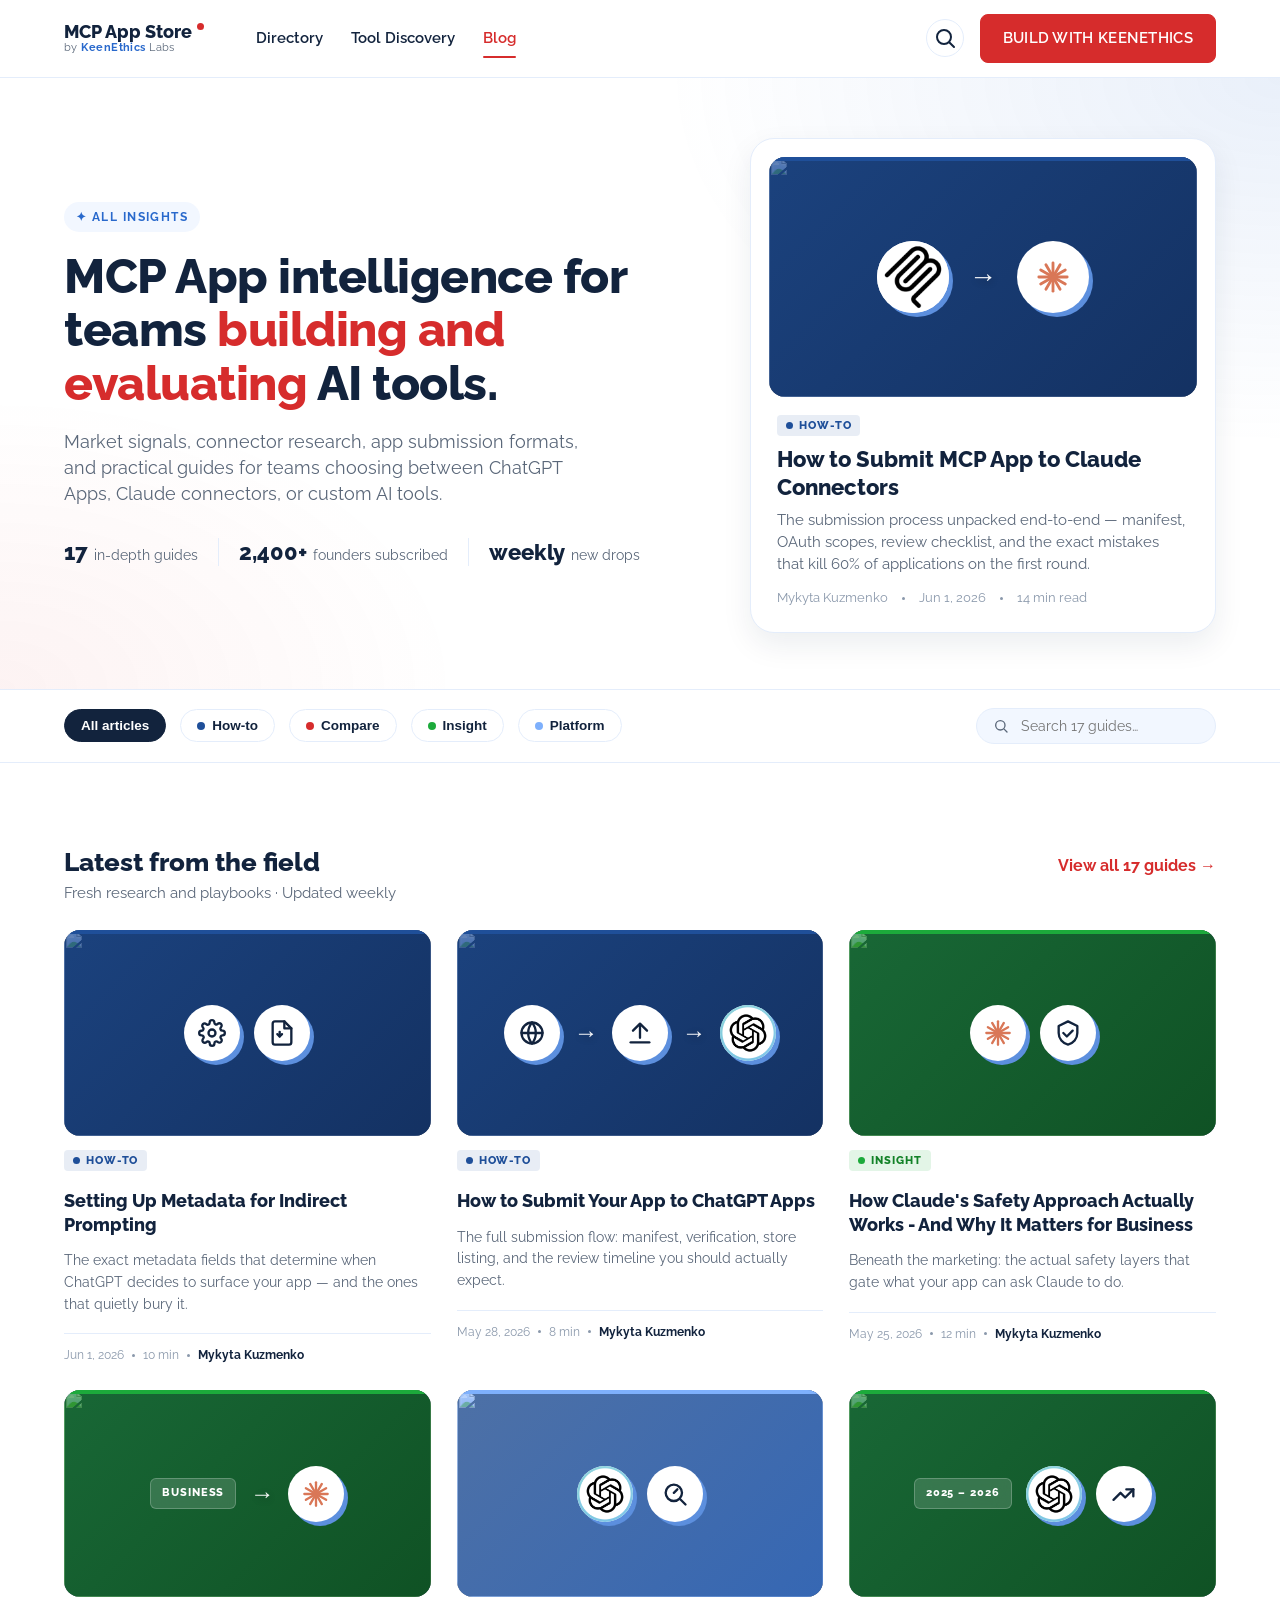
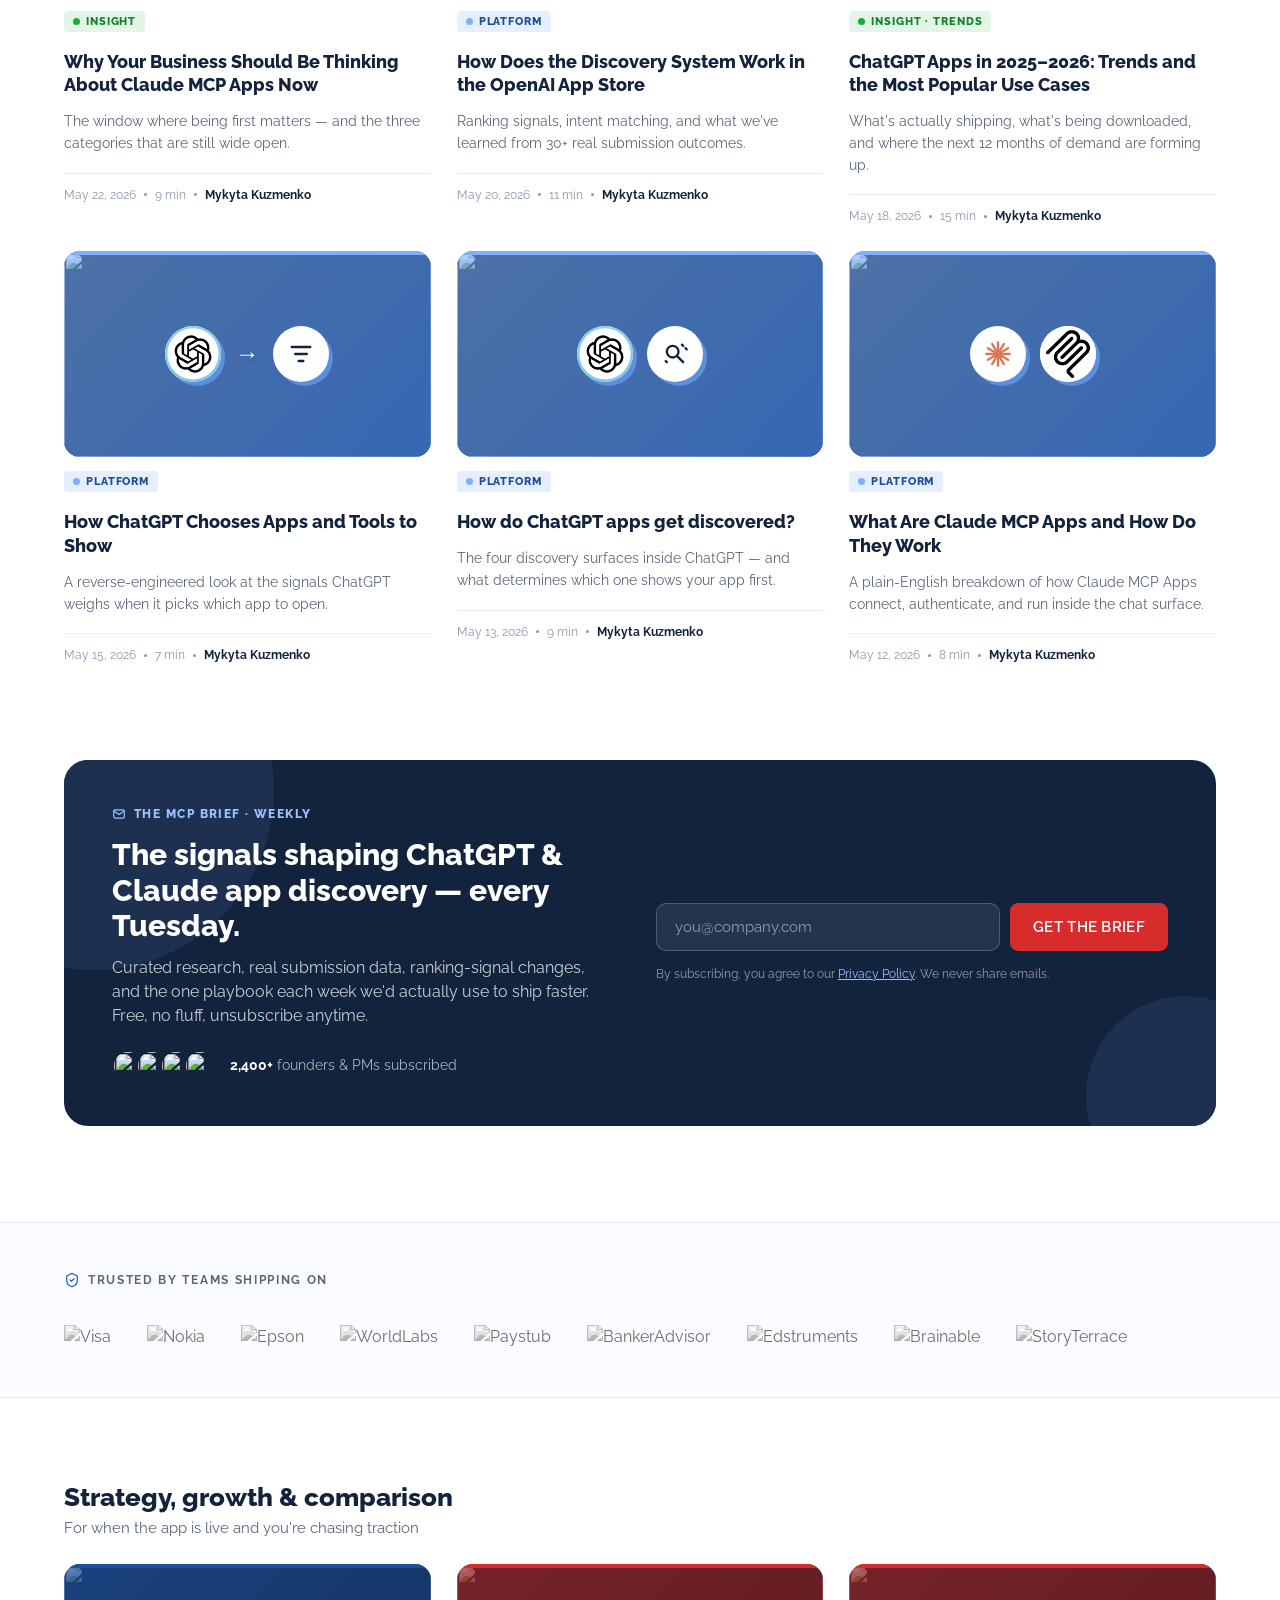
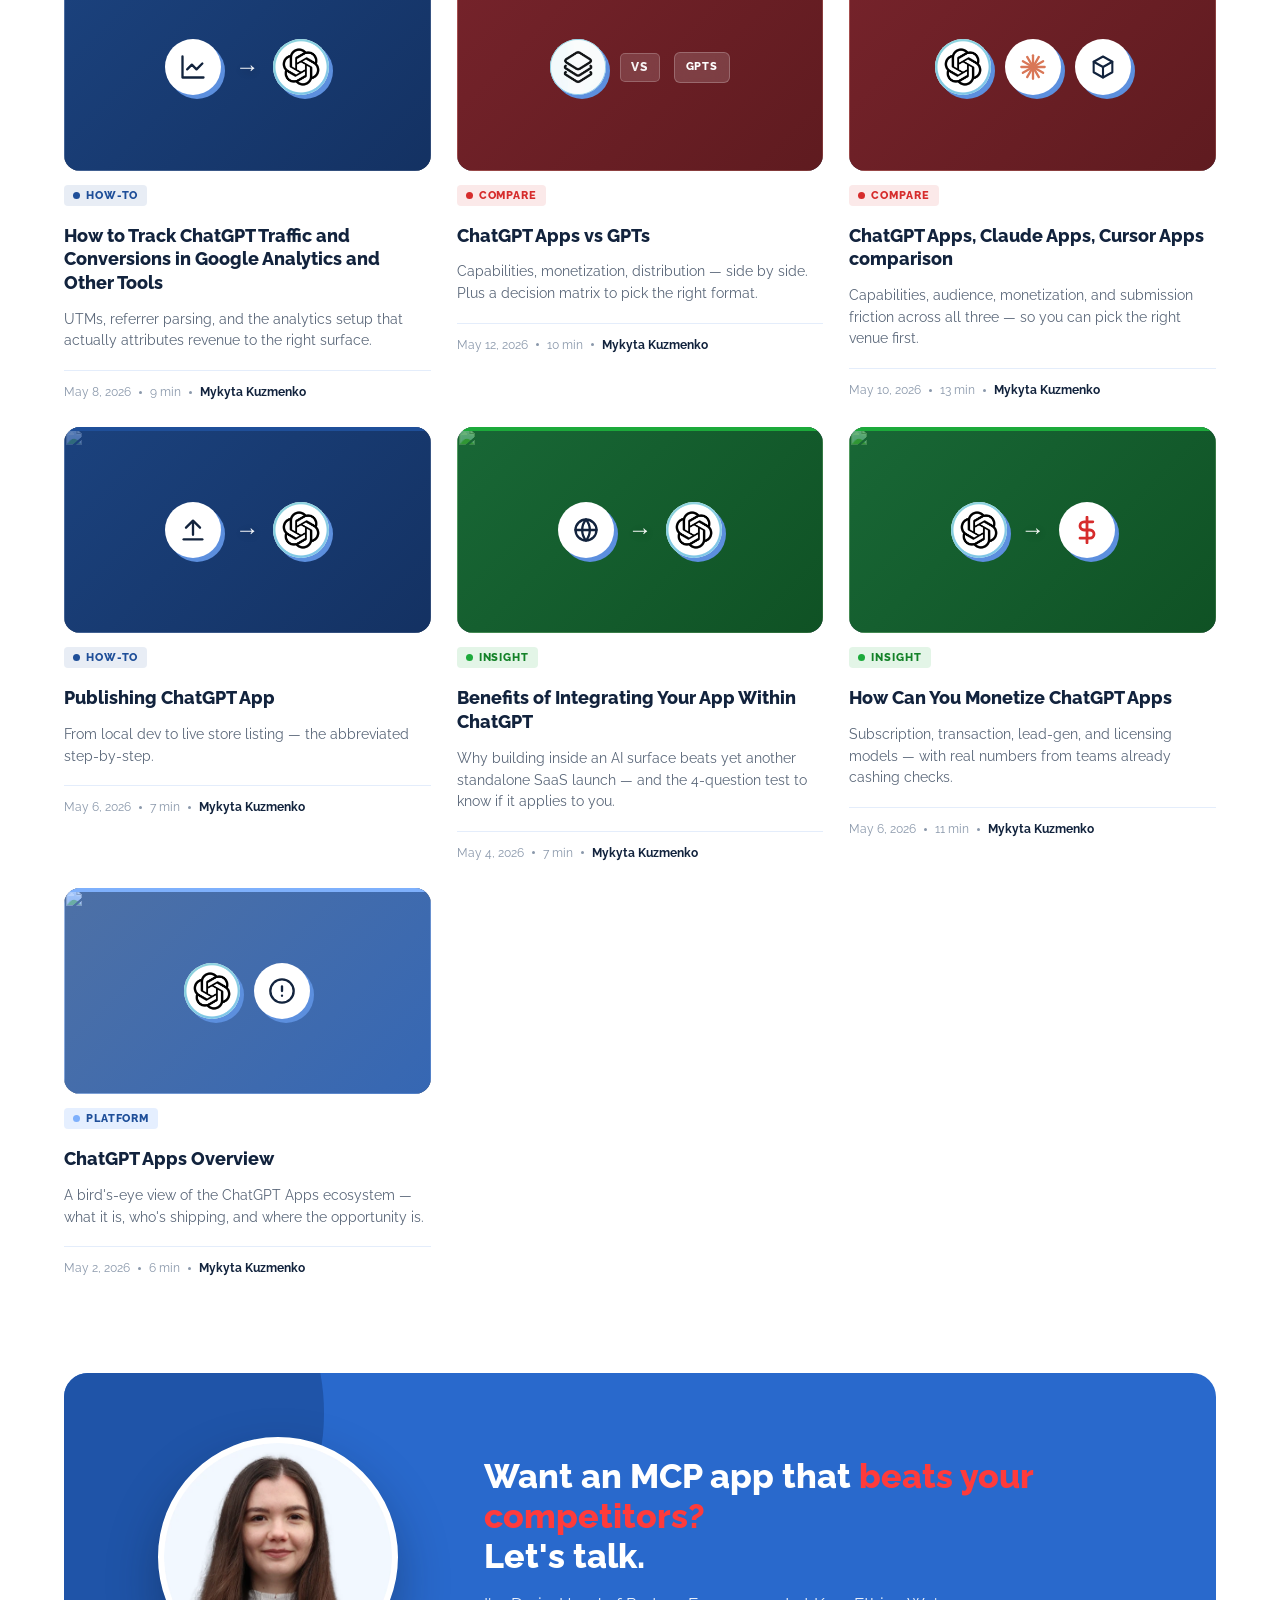
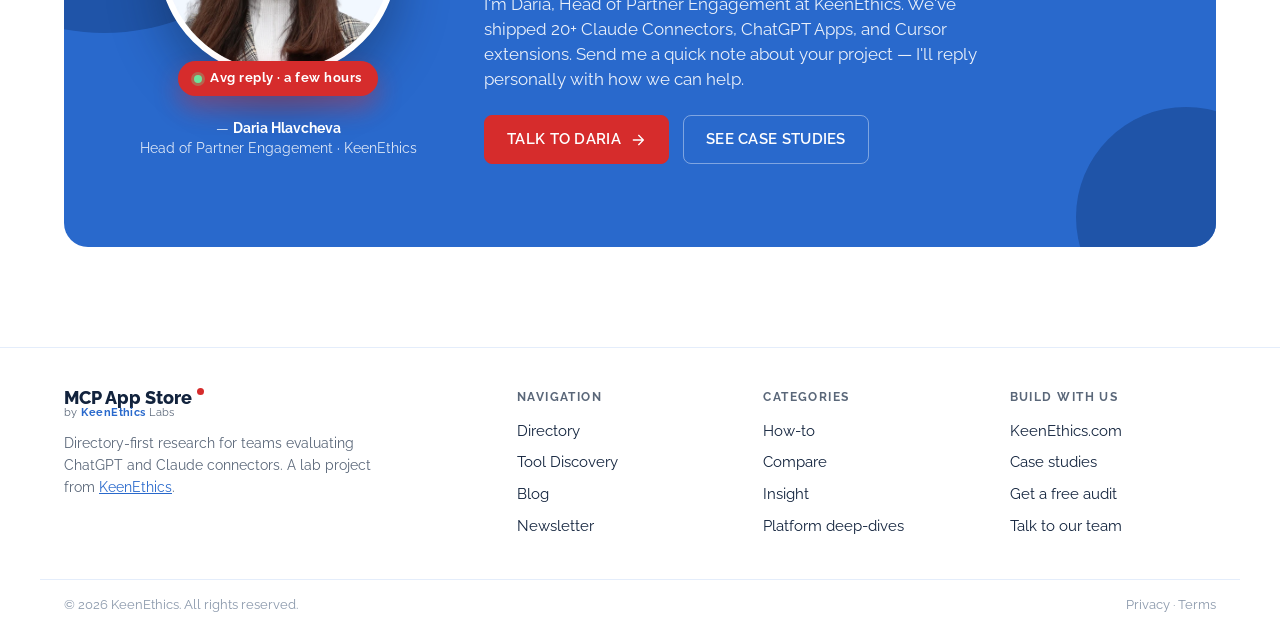
==== commit badeefb1: "Replace emoji with proper SVG icons in eyebrow / proof-bar / micro" ====
--- a/index.html
+++ b/index.html
@@ -269,7 +269,7 @@
 <section class="lead-block">
   <div class="lead-card">
     <div>
-      <span class="eyebrow">✉  The MCP Brief · Weekly</span>
+      <span class="eyebrow"><svg viewBox="0 0 24 24" fill="none" stroke="currentColor" stroke-width="2" stroke-linecap="round" stroke-linejoin="round"><rect x="3" y="5" width="18" height="14" rx="2"/><path d="M3 7l9 6 9-6"/></svg>The MCP Brief · Weekly</span>
       <h3>The signals shaping ChatGPT &amp; Claude app discovery — every Tuesday.</h3>
       <p>Curated research, real submission data, ranking-signal changes, and the one playbook each week we'd actually use to ship faster. Free, no fluff, unsubscribe anytime.</p>
       <div class="proof">
@@ -295,7 +295,7 @@
 <!-- SOCIAL PROOF -->
 <section class="proof-bar">
   <div class="inner">
-    <span class="label">Trusted by teams shipping on</span>
+    <span class="label"><svg viewBox="0 0 24 24" fill="none" stroke="currentColor" stroke-width="2" stroke-linecap="round" stroke-linejoin="round"><path d="M12 2l8 4v6c0 5-3.5 9-8 10-4.5-1-8-5-8-10V6z"/><path d="M9 12l2 2 4-4"/></svg>Trusted by teams shipping on</span>
     <div class="logos">
       <img src="https://keenethics.com/wp-content/uploads/2026/01/Visa.svg" alt="Visa" style="height: 24px; filter: grayscale(1); opacity:.65;" />
       <img src="https://keenethics.com/wp-content/uploads/2026/01/Nokia.svg" alt="Nokia" style="height: 24px; filter: grayscale(1); opacity:.65;" />
--- a/styles.css
+++ b/styles.css
@@ -18,10 +18,10 @@
   --white:       #FFFFFF;
 
   /* category colors — strictly KeenEthics palette */
-  --cat-howto:   #2969CC;   /* brand blue   */
+  --cat-howto:   #1F4F99;   /* deep blue    */
   --cat-compare: #D62C2C;   /* brand red    */
-  --cat-insight: #5C8FDE;   /* light blue   */
-  --cat-platform:#1F54A8;   /* deep blue    */
+  --cat-insight: #1CAA3B;   /* fresh green  */
+  --cat-platform:#7EB0FC;   /* light blue   */
 
   --radius:      8px;
   --radius-lg:   16px;
@@ -79,8 +79,8 @@
   max-width: var(--maxw); margin: 0 auto; padding: 14px 24px;
   display: flex; align-items: center; gap: 32px;
 }
-.brand { display:flex; flex-direction: column; line-height: 1.1; }
-.brand .name { font-weight: 800; font-size: 18px; color: var(--navy); display:inline-flex; align-items: center; gap: 5px; }
+.brand { display:flex; flex-direction: column; line-height: 1.1; flex: none; }
+.brand .name { font-weight: 800; font-size: 18px; color: var(--navy); display:inline-flex; align-items: center; gap: 5px; white-space: nowrap; }
 .brand .name::after {
   content:""; width: 7px; height: 7px; border-radius: 50%;
   background: var(--red); display: inline-block;
@@ -195,10 +195,10 @@
   content:""; position:absolute; inset:0;
   background: linear-gradient(135deg, rgba(11,23,41,.65) 0%, rgba(11,23,41,.80) 100%);
 }
-.cover.howto    .cv-right::after { background: linear-gradient(135deg, rgba(28,72,148,.70) 0%, rgba(20,50,108,.82) 100%); }
+.cover.howto    .cv-right::after { background: linear-gradient(135deg, rgba(31,79,153,.70) 0%, rgba(20,52,105,.85) 100%); }
 .cover.compare  .cv-right::after { background: linear-gradient(135deg, rgba(160,35,35,.70) 0%, rgba(112,25,25,.82) 100%); }
-.cover.insight  .cv-right::after { background: linear-gradient(135deg, rgba(92,143,222,.55) 0%, rgba(31,84,168,.85) 100%); }
-.cover.platform .cv-right::after { background: linear-gradient(135deg, rgba(22,58,116,.70) 0%, rgba(15,42,88,.82) 100%); }
+.cover.insight  .cv-right::after { background: linear-gradient(135deg, rgba(28,140,50,.65) 0%, rgba(15,90,32,.85) 100%); }
+.cover.platform .cv-right::after { background: linear-gradient(135deg, rgba(126,176,252,.55) 0%, rgba(60,115,200,.85) 100%); }
 .card:hover .cover .cv-right img,
 .featured-card:hover .cover .cv-right img { transform: scale(1.05); }
 
@@ -223,13 +223,13 @@
   width: 100%; height: 100%; object-fit: cover; display: block;
   transform: scale(1.14); transform-origin: center; /* crop out residual cover bg */
 }
-.cover .ico.dark { background: #12233D; color: #fff; }
-.cover .ico.brand-claude  { background: #D97757; }
-.cover .ico.brand-openai  { background: #fff; }
-.cover .ico.brand-cursor  { background: #000; }
-.cover .ico.brand-apps    { background: #fff; }
+.cover .ico.dark          { background: #fff; color: var(--navy); }
+.cover .ico.brand-claude  { background: #fff; color: #D97757; }
+.cover .ico.brand-openai  { background: #fff; color: #10A37F; }
+.cover .ico.brand-cursor  { background: #fff; color: var(--navy); }
+.cover .ico.brand-apps    { background: #fff; color: var(--navy); }
 .cover .ico.brand-mcp     { background: #fff; }
-.cover .ico.brand-red     { background: var(--red); color: #fff; }
+.cover .ico.brand-red     { background: #fff; color: var(--red); }
 .cover .arrow {
   color: #fff; opacity: .95;
   font-weight: 800; font-size: 24px;
@@ -298,7 +298,7 @@
 .pill.howto.active    { background: var(--cat-howto);    border-color: var(--cat-howto); }
 .pill.compare.active  { background: var(--cat-compare);  border-color: var(--cat-compare); }
 .pill.insight.active  { background: var(--cat-insight);  border-color: var(--cat-insight); }
-.pill.platform.active { background: var(--cat-platform); border-color: var(--cat-platform); }
+.pill.platform.active { background: var(--cat-platform); border-color: var(--cat-platform); color: var(--cat-howto); }
 .pill.howto    .dot { background: var(--cat-howto);    }
 .pill.compare  .dot { background: var(--cat-compare);  }
 .pill.insight  .dot { background: var(--cat-insight);  }
@@ -312,7 +312,6 @@
 }
 .filter-bar .search:focus-within {
   border-color: var(--blue); background: #fff; color: var(--navy);
-  box-shadow: 0 0 0 4px rgba(41,105,204,.15);
 }
 .filter-bar .search svg { width: 16px; height: 16px; }
 .filter-bar .search input {
@@ -342,24 +341,29 @@
 .card .meta-row > span { white-space: nowrap; }
 .card .meta-row > span:last-child { overflow: hidden; text-overflow: ellipsis; min-width: 0; }
 .card .meta-row .dot { width: 3px; height: 3px; border-radius: 50%; background: var(--muted-2); flex: none; }
-.card .badge {
+.badge {
   font-size: 11px; font-weight: 800; letter-spacing: .08em; text-transform: uppercase;
   line-height: 1;
   padding: 5px 9px; border-radius: 4px;
   display:inline-flex; align-items:center; gap: 6px;
-}
-.card .badge::before {
+  vertical-align: middle;
+}
+.badge::before {
   content:""; width: 7px; height: 7px; border-radius: 50%; flex: none;
   display: block;
 }
-.card .badge.howto    { background: rgba(41,105,204,.10);  color: var(--cat-howto);    }
-.card .badge.howto::before    { background: var(--cat-howto); }
-.card .badge.compare  { background: rgba(214,44,44,.10);   color: var(--cat-compare);  }
-.card .badge.compare::before  { background: var(--cat-compare); }
-.card .badge.insight  { background: rgba(92,143,222,.14);  color: #1F54A8;             }
-.card .badge.insight::before  { background: var(--cat-insight); }
-.card .badge.platform { background: rgba(31,84,168,.10);   color: var(--cat-platform); }
-.card .badge.platform::before { background: var(--cat-platform); }
+.badge.howto    { background: rgba(31,79,153,.10);   color: var(--cat-howto);    }
+.badge.howto::before    { background: var(--cat-howto); }
+.badge.compare  { background: rgba(214,44,44,.10);   color: var(--cat-compare);  }
+.badge.compare::before  { background: var(--cat-compare); }
+.badge.insight  { background: rgba(28,170,59,.12);   color: #138228;             }
+.badge.insight::before  { background: var(--cat-insight); }
+.badge.platform { background: rgba(126,176,252,.20); color: var(--cat-howto);    }
+.badge.platform::before { background: var(--cat-platform); }
+.badge.featured { background: rgba(214,44,44,.10);   color: var(--red);          }
+.badge.featured::before { background: var(--red); }
+.badge.tag      { background: var(--tint);           color: var(--muted);        }
+.badge.tag::before { display: none; }
 .card h3 { margin: 4px 0 0; font-size: 18px; font-weight: 800; line-height: 1.32; color: var(--navy); }
 .card p  { margin: 0; color: var(--muted); font-size: 14px; line-height: 1.55; }
 .card:hover h3 { color: var(--blue); }
@@ -407,6 +411,7 @@
   font-size: 12px; font-weight: 800; letter-spacing: .12em; text-transform: uppercase;
   color: #9cc1ff; margin-bottom: 14px;
 }
+.lead-card .eyebrow svg { width: 14px; height: 14px; flex: none; }
 .lead-card h3 { margin: 0 0 12px; font-size: 30px; font-weight: 800; line-height: 1.18; }
 .lead-card p { margin: 0 0 22px; color: rgba(255,255,255,.78); font-size: 16px; line-height: 1.5; max-width: 480px; }
 .lead-card .proof { display:flex; align-items:center; gap: 14px; font-size: 13.5px; color: rgba(255,255,255,.65); }
@@ -439,7 +444,8 @@
   max-width: var(--maxw); margin: 0 auto; padding: 48px 24px;
   display:flex; align-items:center; gap: 36px; flex-wrap: wrap;
 }
-.proof-bar .label { font-size: 12px; font-weight: 700; letter-spacing: .14em; text-transform: uppercase; color: var(--muted); }
+.proof-bar .label { font-size: 12px; font-weight: 700; letter-spacing: .14em; text-transform: uppercase; color: var(--muted); display:inline-flex; align-items: center; gap: 8px; }
+.proof-bar .label svg { width: 16px; height: 16px; flex: none; color: var(--blue); }
 .proof-bar .logos { display:flex; gap: 36px; align-items: center; flex-wrap: wrap; }
 .proof-bar .logo {
   font-family: var(--font); font-weight: 800; color: #93a0b4;
@@ -517,7 +523,7 @@
   max-width: var(--maxw); margin: 0 auto; padding: 24px 24px 40px;
   display: grid; grid-template-columns: 1fr; gap: 28px;
 }
-.article-hero .badges { display:flex; gap: 10px; }
+.article-hero .badges { display:flex; align-items: center; gap: 8px; flex-wrap: wrap; }
 .article-hero h1 {
   margin: 0; font-size: 46px; line-height: 1.12; font-weight: 800; color: var(--navy);
   letter-spacing: -.01em; max-width: 880px;
@@ -529,6 +535,12 @@
   margin-top: 4px; padding-top: 22px;
 }
 .article-hero .author { display:flex; align-items:center; gap: 12px; }
+.article-hero .author-photo-sm {
+  width: 42px; height: 42px; border-radius: 50%;
+  object-fit: cover; border: 2px solid #fff;
+  box-shadow: 0 4px 12px rgba(18,35,61,.15);
+  flex: none;
+}
 .article-hero .avatar {
   width: 46px; height: 46px; border-radius: 50%;
   background: linear-gradient(135deg, var(--blue), var(--blue-dark));
@@ -582,17 +594,27 @@
   font-size: 11px; font-weight: 800; color: var(--muted); letter-spacing: .12em; text-transform: uppercase;
   margin: 0 0 14px;
 }
-.toc ol { list-style: none; padding: 0; margin: 0; }
+.toc ol { list-style: none; padding: 0; margin: 0; display: flex; flex-direction: column; gap: 4px; }
 .toc li {
-  padding: 0; border-left: 2px solid var(--line);
+  position: relative; padding: 0;
+  border-radius: 8px;
   color: var(--muted); font-size: 13.5px; line-height: 1.5;
-  transition: color .15s ease, border-color .15s ease, background .15s ease;
+  transition: color .15s ease, background .15s ease;
+}
+.toc li::before {
+  content: ""; position: absolute; left: 0; top: 6px; bottom: 6px;
+  width: 2px; border-radius: 2px;
+  background: var(--line);
+  transition: background .15s ease;
 }
 .toc li a {
-  display: block; padding: 7px 12px; color: inherit; text-decoration: none;
-}
-.toc li:hover { color: var(--blue); border-color: var(--blue); }
-.toc li.active { color: var(--navy); font-weight: 700; border-color: var(--red); background: var(--tint); }
+  display: block; padding: 8px 12px 8px 14px; color: inherit; text-decoration: none;
+  border-radius: 8px;
+}
+.toc li:hover { color: var(--blue); }
+.toc li:hover::before { background: var(--blue); }
+.toc li.active { color: var(--navy); font-weight: 700; background: var(--tint); }
+.toc li.active::before { background: var(--blue); }
 
 /* offset anchor scroll so h2 lands below sticky header */
 .article-body h2[id] { scroll-margin-top: 90px; }
@@ -727,6 +749,7 @@
   margin-top: 12px; font-size: 12px; color: rgba(255,255,255,.55);
   display:flex; align-items:center; gap: 6px;
 }
+.rail .card-rail.personal .body .micro svg { width: 13px; height: 13px; flex: none; }
 
 /* ===================== Personal bottom CTA (KeenEthics blue + photo) ===================== */
 .cta-block.personal {
@@ -788,6 +811,12 @@
   display:flex; align-items:center; gap: 10px; padding: 10px 12px; border-radius: var(--radius);
   background: var(--tint); margin-top: 12px;
 }
+.rail .author-pill img {
+  width: 34px; height: 34px; border-radius: 50%;
+  object-fit: cover; border: 2px solid #fff;
+  box-shadow: 0 2px 6px rgba(18,35,61,.10);
+  flex: none;
+}
 .rail .author-pill .avatar { width: 32px; height: 32px; font-size: 12px; }
 .rail .author-pill b { display:block; font-size: 13px; }
 .rail .author-pill span { font-size: 11.5px; color: var(--muted); }
@@ -805,11 +834,11 @@
 }
 .author-card::before {
   content: ""; position: absolute; left: 0; top: 0; bottom: 0;
-  width: 3px; background: var(--red);
+  width: 3px; background: var(--blue);
 }
 .author-card .author-card-eyebrow {
   font-size: 11px; font-weight: 800; letter-spacing: .14em;
-  color: var(--red); text-transform: uppercase;
+  color: var(--blue); text-transform: uppercase;
   margin-bottom: 14px;
 }
 .author-card .author-card-head {
@@ -855,39 +884,76 @@
 .author-card .more-link {
   margin-left: auto;
   font-size: 13.5px; font-weight: 700;
-  color: var(--red); text-decoration: none;
+  color: var(--blue); text-decoration: none;
   transition: color .15s ease;
 }
-.author-card .more-link:hover { color: var(--red-dark); }
+.author-card .more-link:hover { color: var(--blue-dark); }
 
 /* Related articles */
 .related { max-width: var(--maxw); margin: 0 auto; padding: 40px 24px 60px; border-top: 1px solid var(--line); }
 .related h2 { margin: 0 0 24px; font-size: 22px; font-weight: 800; color: var(--navy); }
-.related .grid { grid-template-columns: repeat(3, 1fr); gap: 22px; }
+.related .grid { grid-template-columns: repeat(3, minmax(0, 1fr)); gap: 22px; }
 
 /* ===================== Responsive ===================== */
 @media (max-width: 1080px) {
   .hero .inner { grid-template-columns: 1fr; gap: 40px; }
   .hero h1 { font-size: 38px; }
   .lead-card { grid-template-columns: 1fr; padding: 36px 32px; }
-  .cta-block { grid-template-columns: 1fr; padding: 40px 32px; }
+  .cta-block,
+  .cta-block.personal { grid-template-columns: 1fr; padding: 40px 32px; gap: 32px; }
+  .cta-block.personal .photo-wrap img { width: 200px; height: 200px; }
   .grid { grid-template-columns: repeat(2, minmax(0, 1fr)); }
+  .related .grid { grid-template-columns: repeat(2, minmax(0, 1fr)); }
   .article-layout { grid-template-columns: 1fr; }
-  .article-layout .toc, .article-layout .rail { position: static; }
+  .article-layout .toc, .article-layout .rail { position: static; max-height: none; overflow: visible; }
   .article-cover .cover.lg h4 { font-size: 30px; }
   .article-hero h1 { font-size: 36px; }
+  .site-footer .inner { grid-template-columns: 2fr 1fr 1fr; }
 }
 @media (max-width: 680px) {
   .site-nav { display: none; }
+  .header-cta .btn-red { padding: 9px 14px; font-size: 13px; }
   .hero .inner { padding: 40px 20px 32px; }
   .hero h1 { font-size: 30px; }
   .grid { grid-template-columns: 1fr; }
+  .related .grid { grid-template-columns: 1fr; }
   .cover.lg { padding: 24px; }
   .cover.lg h4 { font-size: 24px; }
-  .filter-bar .search { min-width: 0; width: 100%; }
+  .filter-bar .inner { gap: 8px; }
+  .filter-bar .search { min-width: 0; width: 100%; margin-left: 0; }
   .article-hero h1 { font-size: 28px; }
+  .article-hero .author-row { flex-wrap: wrap; }
+  .article-hero .share { margin-left: 0; }
   .article-cover .cover { aspect-ratio: 16 / 9; }
-  .inline-cta { flex-direction: column; align-items: flex-start; }
-  .inline-cta .action { margin-left: 0; width: 100%; }
+  .inline-cta { padding: 20px; }
+  .inline-cta .footer-row {
+    display: grid;
+    grid-template-columns: auto 1fr;
+    grid-template-areas:
+      "photo name"
+      "btn btn";
+    gap: 12px 14px;
+    align-items: center;
+  }
+  .inline-cta .person-photo-wrap { grid-area: photo; }
+  .inline-cta .by { grid-area: name; }
+  .inline-cta .action { grid-area: btn; margin-left: 0; }
   .inline-cta .action .btn { width: 100%; justify-content: center; }
-}
+  .cta-section { margin: 60px auto 70px; }
+  .cta-block,
+  .cta-block.personal { padding: 32px 24px; }
+  .cta-block h2 { font-size: 26px; }
+  .cta-block.personal .photo-wrap img { width: 160px; height: 160px; }
+  .site-footer .inner { grid-template-columns: 1fr 1fr; gap: 28px; }
+  .site-footer .about { grid-column: 1 / -1; }
+  .lead-card { padding: 28px 22px; }
+  .lead-card h3 { font-size: 22px; }
+  .author-card { padding: 22px 22px 20px; }
+  .author-card .author-card-head { flex-wrap: wrap; }
+  .author-card .author-social { flex-wrap: wrap; }
+  .author-card .more-link { margin-left: 0; }
+}
+
+@media (max-width: 420px) {
+  .site-footer .inner { grid-template-columns: 1fr; }
+}
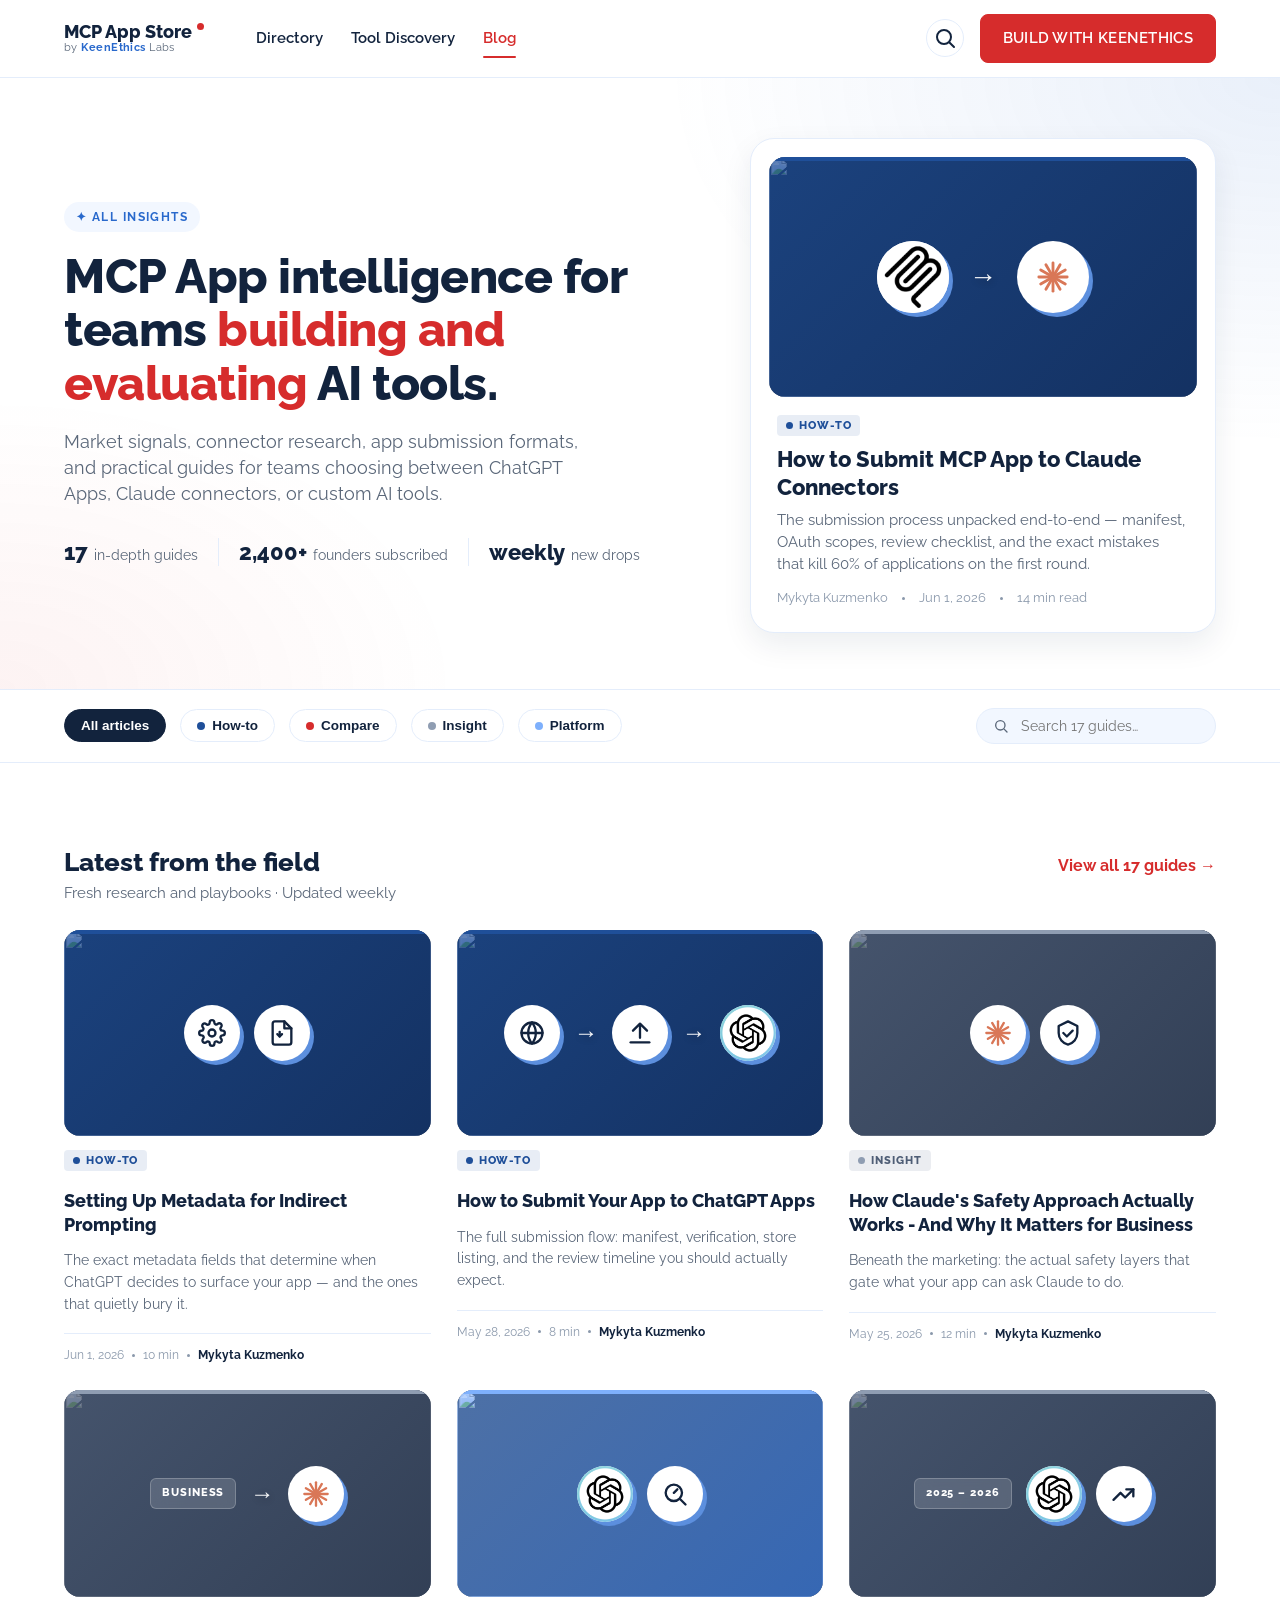
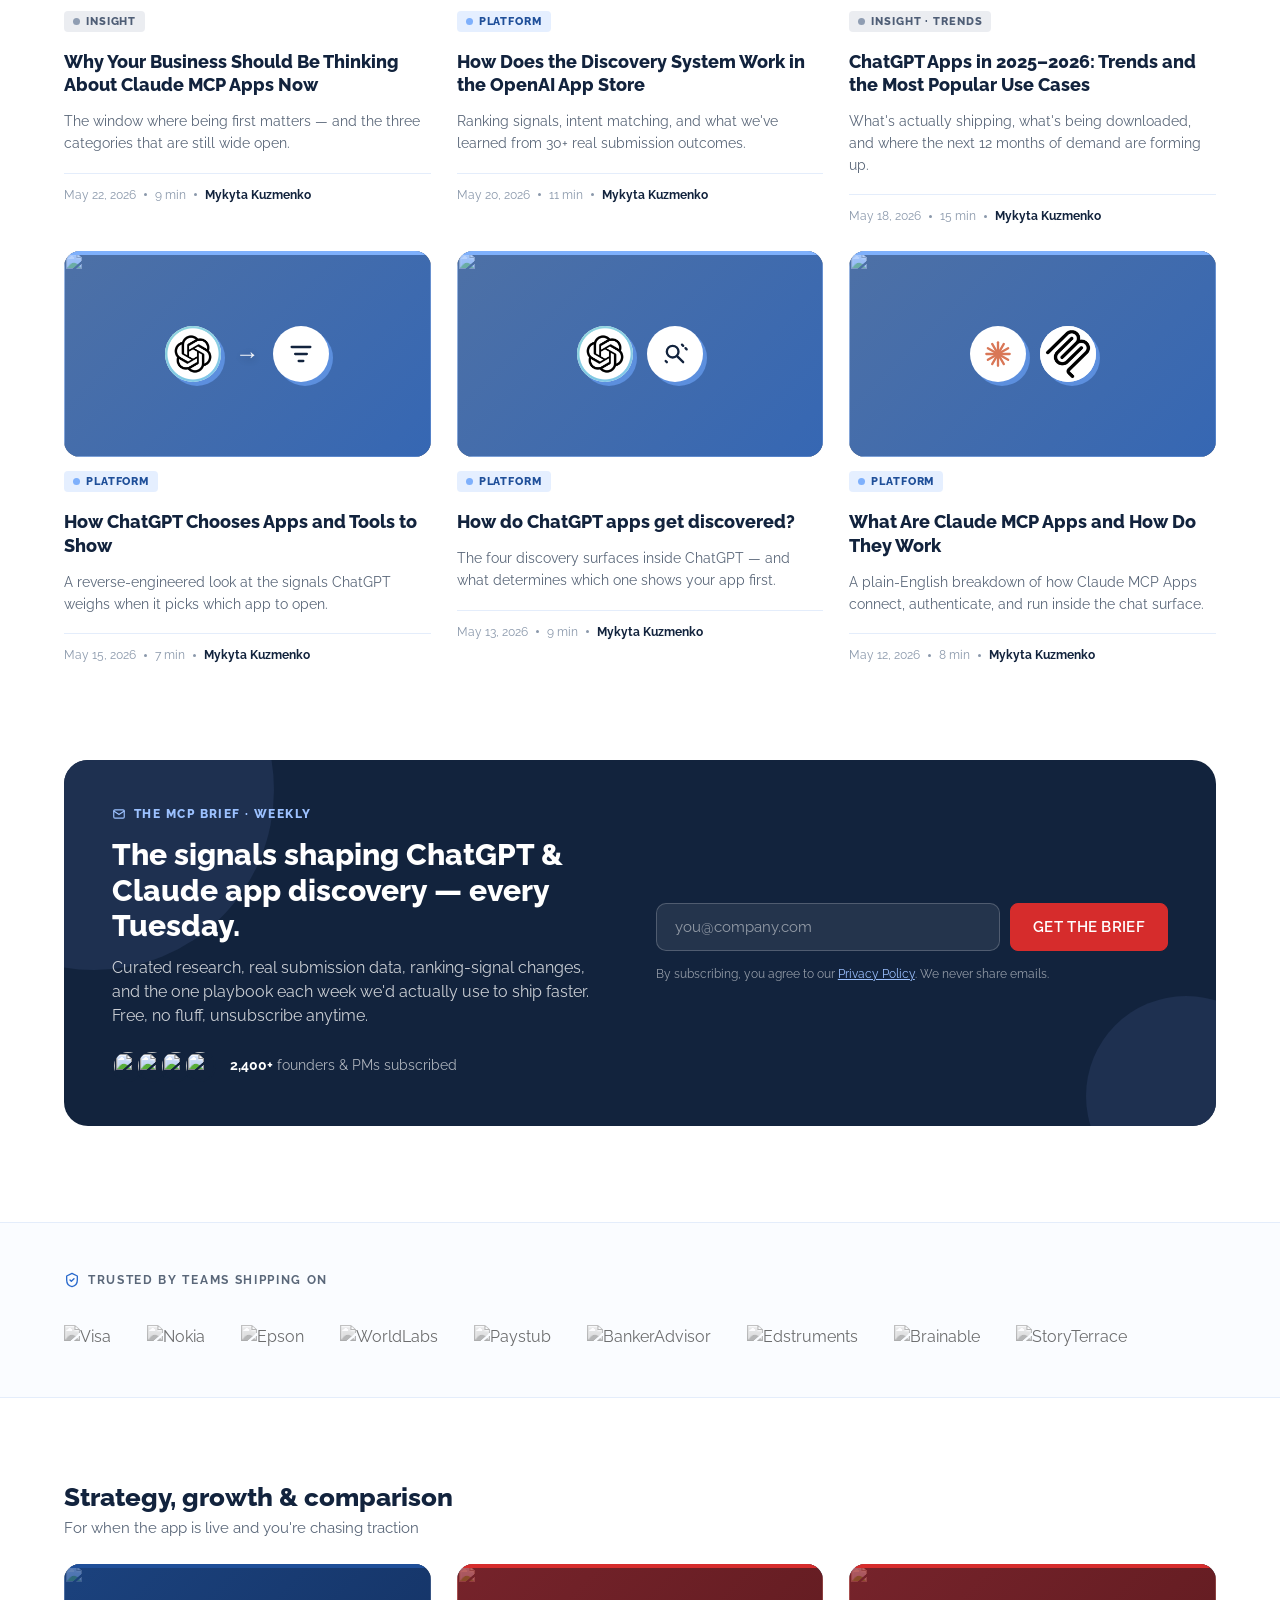
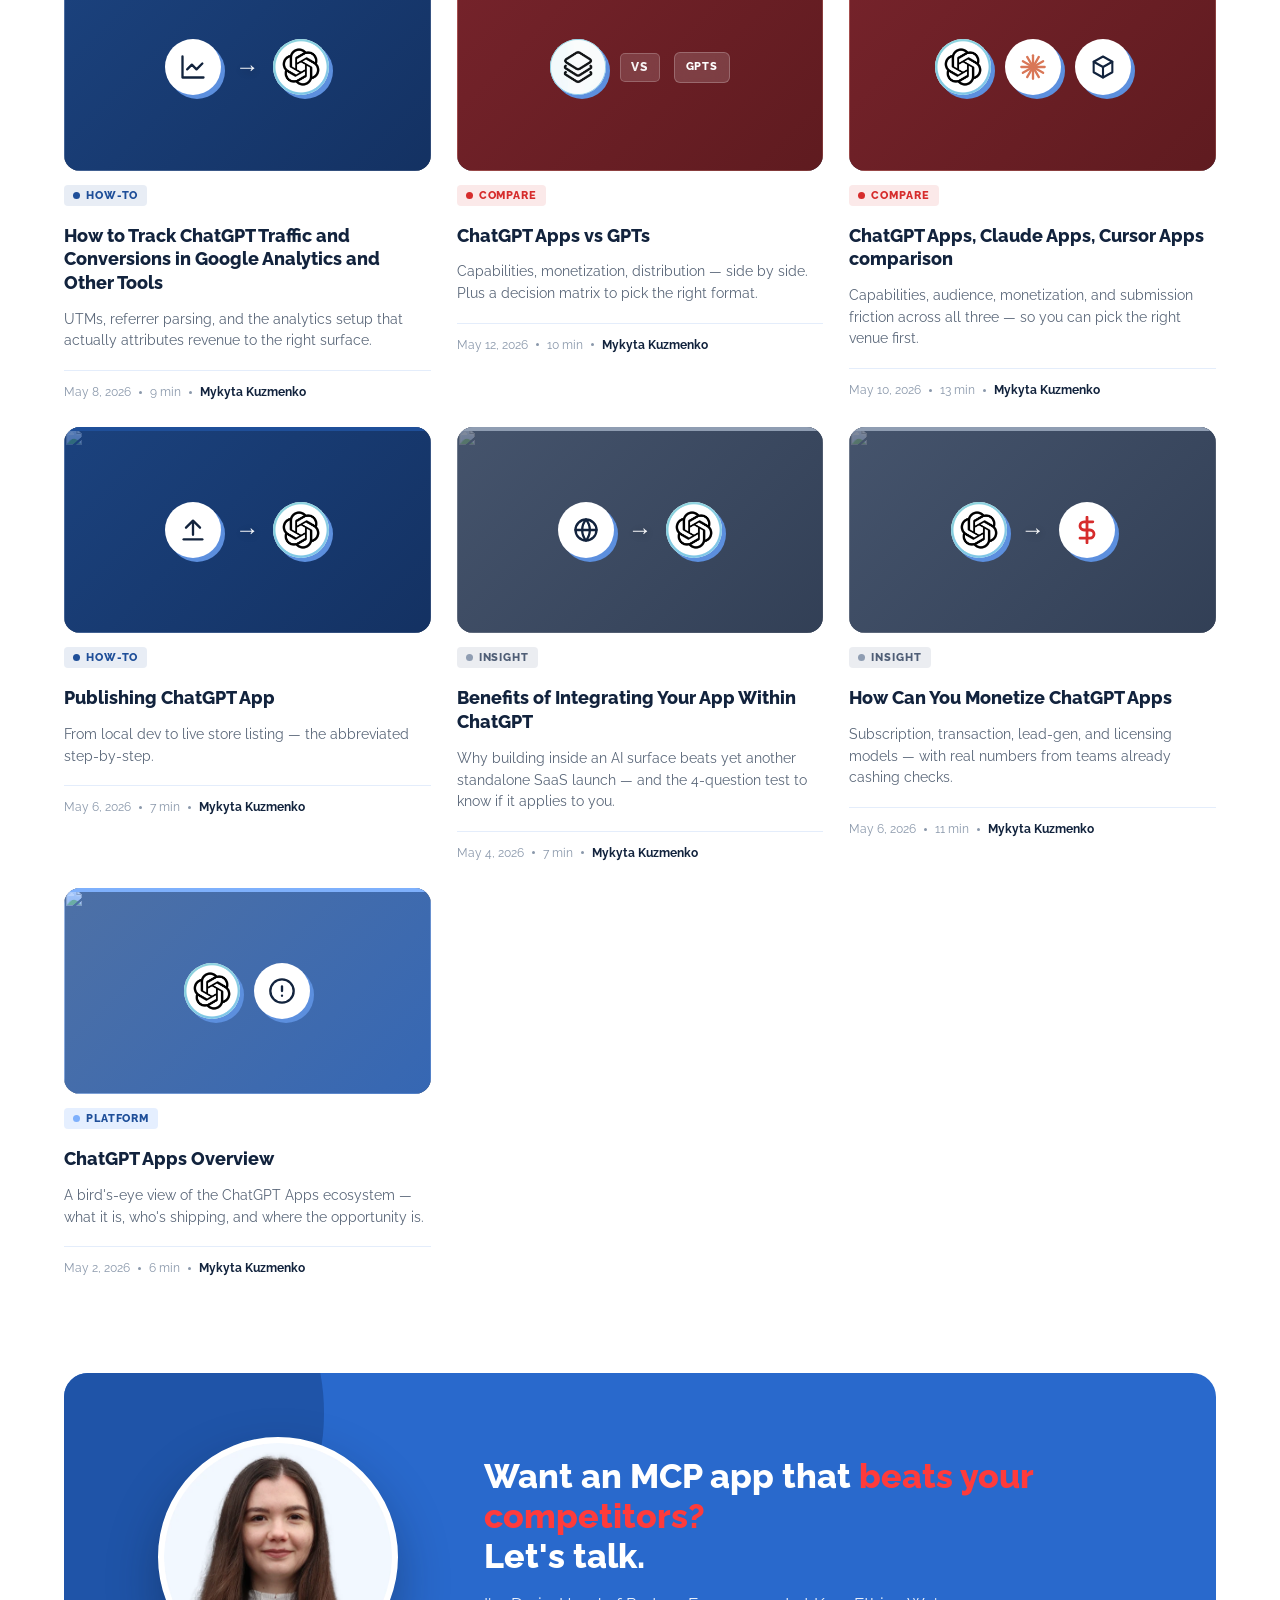
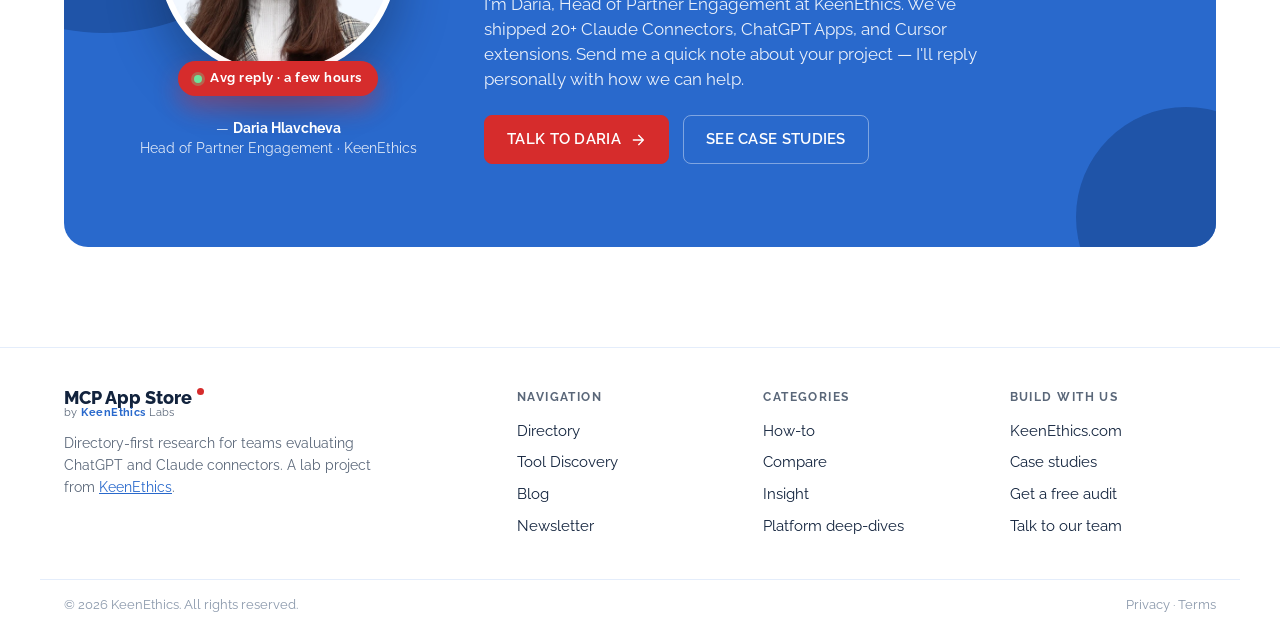
==== commit b5143af5: "Add 4 personalised CTA modals + unify author-card social icons Modals (native <dialog>) keyed by dat" ====
--- a/index.html
+++ b/index.html
@@ -28,7 +28,7 @@
       <button class="search-btn" aria-label="Search">
         <svg viewBox="0 0 24 24" fill="none" stroke="currentColor" stroke-width="2" stroke-linecap="round" stroke-linejoin="round"><circle cx="11" cy="11" r="7"/><path d="M21 21l-4.3-4.3"/></svg>
       </button>
-      <a class="btn btn-red" href="#">Build with KeenEthics</a>
+      <a class="btn btn-red" href="#" data-modal="modal-talk">Build with KeenEthics</a>
     </div>
   </div>
 </header>
@@ -453,7 +453,7 @@
       <h2>Want an MCP app that <span class="accent">beats your competitors?</span><br/>Let's talk.</h2>
       <p>I'm Daria, Head of Partner Engagement at KeenEthics. We've shipped 20+ Claude Connectors, ChatGPT Apps, and Cursor extensions. Send me a quick note about your project — I'll reply personally with how we can help.</p>
       <div class="actions">
-        <a class="btn btn-red" href="#">Talk to Daria
+        <a class="btn btn-red" href="#" data-modal="modal-talk">Talk to Daria
           <svg viewBox="0 0 24 24" fill="none" stroke="currentColor" stroke-width="2" stroke-linecap="round" stroke-linejoin="round"><path d="M5 12h14M13 5l7 7-7 7"/></svg>
         </a>
         <a class="btn btn-ghost" href="#">See case studies</a>
@@ -513,5 +513,131 @@
     });
   });
 </script>
+
+<!-- ============ MODALS ============ -->
+<dialog class="ke-modal" id="modal-review">
+  <div class="ke-modal-inner">
+    <button class="ke-modal-close" aria-label="Close"><svg viewBox="0 0 24 24" fill="none" stroke="currentColor" stroke-width="2" stroke-linecap="round"><path d="M6 6l12 12M18 6L6 18"/></svg></button>
+    <div class="ke-modal-person">
+      <img src="daria.webp" alt="Daria Hlavcheva" />
+      <div><b>Daria Hlavcheva</b><span>Head of Partner Engagement &middot; KeenEthics</span><span class="online">&bull; Online now</span></div>
+    </div>
+    <h2>Book a free Connector review</h2>
+    <p>Send me your manifest, scopes and reject-risk concerns. I&rsquo;ll spot risks before you submit. Zero pitch &mdash; just useful feedback.</p>
+    <form class="ke-modal-form" data-success="Got it &mdash; I&rsquo;ll reply within a few hours.">
+      <label><span>Your name *</span><input type="text" required placeholder="First and last name" /></label>
+      <label><span>Work email *</span><input type="email" required placeholder="you@company.com" /></label>
+      <label><span>Manifest URL (optional)</span><input type="url" placeholder="https://..." /></label>
+      <label><span>Anything specific to flag?</span><textarea placeholder="Privacy policy, OAuth setup, scope decisions..."></textarea></label>
+      <button class="btn btn-red" type="submit">Book my review</button>
+    </form>
+    <p class="ke-modal-foot">Avg reply: a few hours &middot; We never share your details</p>
+  </div>
+</dialog>
+
+<dialog class="ke-modal" id="modal-checklist">
+  <div class="ke-modal-inner">
+    <button class="ke-modal-close" aria-label="Close"><svg viewBox="0 0 24 24" fill="none" stroke="currentColor" stroke-width="2" stroke-linecap="round"><path d="M6 6l12 12M18 6L6 18"/></svg></button>
+    <div class="ke-modal-person">
+      <img src="daria.webp" alt="Daria Hlavcheva" />
+      <div><b>Daria Hlavcheva</b><span>Head of Partner Engagement &middot; KeenEthics</span></div>
+    </div>
+    <h2>Get the Connector checklist</h2>
+    <p>A printable 1-pager I send to every client &mdash; every reviewer-tested field on one page. Used by 400+ teams.</p>
+    <form class="ke-modal-form" data-success="Sent! Check your inbox in the next minute.">
+      <label><span>Work email *</span><input type="email" required placeholder="you@company.com" /></label>
+      <button class="btn btn-blue" type="submit">Email it to me</button>
+    </form>
+    <p class="ke-modal-foot">Free &middot; No follow-up sales emails &middot; One-click unsubscribe</p>
+  </div>
+</dialog>
+
+<dialog class="ke-modal" id="modal-subscribe">
+  <div class="ke-modal-inner">
+    <button class="ke-modal-close" aria-label="Close"><svg viewBox="0 0 24 24" fill="none" stroke="currentColor" stroke-width="2" stroke-linecap="round"><path d="M6 6l12 12M18 6L6 18"/></svg></button>
+    <div class="ke-modal-person">
+      <img src="https://images.unsplash.com/photo-1507003211169-0a1dd7228f2d?w=120&h=120&auto=format&fit=crop&crop=faces&q=80" alt="Mykyta Kuzmenko" />
+      <div><b>Mykyta Kuzmenko</b><span>Head of MCP Research &middot; KeenEthics Labs</span></div>
+    </div>
+    <h2>Subscribe to The MCP Brief</h2>
+    <p>Every Tuesday: signals shaping ChatGPT &amp; Claude app discovery, real submission data, and one playbook each week.</p>
+    <form class="ke-modal-form" data-success="You&rsquo;re in. First brief lands next Tuesday.">
+      <label><span>Work email *</span><input type="email" required placeholder="you@company.com" /></label>
+      <button class="btn btn-blue" type="submit">Subscribe</button>
+    </form>
+    <p class="ke-modal-foot">2,400+ founders &amp; PMs subscribed &middot; Unsubscribe anytime</p>
+  </div>
+</dialog>
+
+<dialog class="ke-modal" id="modal-talk">
+  <div class="ke-modal-inner">
+    <button class="ke-modal-close" aria-label="Close"><svg viewBox="0 0 24 24" fill="none" stroke="currentColor" stroke-width="2" stroke-linecap="round"><path d="M6 6l12 12M18 6L6 18"/></svg></button>
+    <div class="ke-modal-person">
+      <img src="daria.webp" alt="Daria Hlavcheva" />
+      <div><b>Daria Hlavcheva</b><span>Head of Partner Engagement &middot; KeenEthics</span><span class="online">&bull; Online now</span></div>
+    </div>
+    <h2>Talk to Daria</h2>
+    <p>Tell me about your project. We&rsquo;ve shipped 20+ Connectors, ChatGPT Apps and Cursor extensions &mdash; I&rsquo;ll get back in 24h with how we can help.</p>
+    <form class="ke-modal-form" data-success="Got it &mdash; I&rsquo;ll reply within a few hours.">
+      <label><span>Your name *</span><input type="text" required placeholder="First and last name" /></label>
+      <label><span>Work email *</span><input type="email" required placeholder="you@company.com" /></label>
+      <label><span>Company</span><input type="text" placeholder="Acme Inc." /></label>
+      <label><span>What you&rsquo;re building *</span><textarea required placeholder="A few lines about the app, target platform (Claude / ChatGPT / Cursor), and timeline..."></textarea></label>
+      <button class="btn btn-red" type="submit">Send message</button>
+    </form>
+    <p class="ke-modal-foot">Avg reply: a few hours &middot; NDA available on request</p>
+  </div>
+</dialog>
+
+<script>
+(function(){
+  function bind(){
+    document.querySelectorAll('[data-modal]').forEach(function(t){
+      if (t.dataset.modalBound) return;
+      t.dataset.modalBound = '1';
+      t.addEventListener('click', function(e){
+        e.preventDefault();
+        var id = t.getAttribute('data-modal');
+        var dlg = document.getElementById(id);
+        if (dlg && dlg.showModal) dlg.showModal();
+      });
+    });
+    document.querySelectorAll('.ke-modal').forEach(function(dlg){
+      if (dlg.dataset.modalBound) return;
+      dlg.dataset.modalBound = '1';
+      dlg.addEventListener('click', function(e){
+        var inner = dlg.querySelector('.ke-modal-inner');
+        if (!inner) return;
+        var r = inner.getBoundingClientRect();
+        if (e.clientX < r.left || e.clientX > r.right || e.clientY < r.top || e.clientY > r.bottom) dlg.close();
+      });
+      dlg.querySelectorAll('.ke-modal-close').forEach(function(b){
+        b.addEventListener('click', function(){ dlg.close(); });
+      });
+      var form = dlg.querySelector('.ke-modal-form');
+      if (form) {
+        form.addEventListener('submit', function(e){
+          e.preventDefault();
+          var msg = form.dataset.success || 'Sent!';
+          var inner = dlg.querySelector('.ke-modal-inner');
+          inner.innerHTML =
+            '<button class="ke-modal-close" aria-label="Close">' +
+              '<svg viewBox="0 0 24 24" fill="none" stroke="currentColor" stroke-width="2" stroke-linecap="round"><path d="M6 6l12 12M18 6L6 18"/></svg>' +
+            '</button>' +
+            '<div class="ke-modal-success">' +
+              '<div class="ke-modal-success-ico">' +
+                '<svg viewBox="0 0 24 24" fill="none" stroke="currentColor" stroke-width="2.5" stroke-linecap="round" stroke-linejoin="round"><path d="M20 6L9 17l-5-5"/></svg>' +
+              '</div>' +
+              '<h2>Thanks!</h2><p>'+msg+'</p>' +
+            '</div>';
+          inner.querySelector('.ke-modal-close').addEventListener('click', function(){ dlg.close(); });
+        });
+      }
+    });
+  }
+  bind();
+})();
+</script>
+
 </body>
 </html>
--- a/styles.css
+++ b/styles.css
@@ -20,7 +20,7 @@
   /* category colors — strictly KeenEthics palette */
   --cat-howto:   #1F4F99;   /* deep blue    */
   --cat-compare: #D62C2C;   /* brand red    */
-  --cat-insight: #1CAA3B;   /* fresh green  */
+  --cat-insight: #8F9DB2;   /* slate gray   */
   --cat-platform:#7EB0FC;   /* light blue   */
 
   --radius:      8px;
@@ -49,7 +49,7 @@
 
 /* ===================== Reading progress bar ===================== */
 .read-progress {
-  position: fixed; top: 0; left: 0; height: 3px; width: 0%;
+  position: fixed; top: 0; left: 0; height: 4px; width: 0%;
   background: linear-gradient(90deg, var(--blue), var(--red));
   z-index: 200; transition: width .1s linear;
 }
@@ -197,7 +197,7 @@
 }
 .cover.howto    .cv-right::after { background: linear-gradient(135deg, rgba(31,79,153,.70) 0%, rgba(20,52,105,.85) 100%); }
 .cover.compare  .cv-right::after { background: linear-gradient(135deg, rgba(160,35,35,.70) 0%, rgba(112,25,25,.82) 100%); }
-.cover.insight  .cv-right::after { background: linear-gradient(135deg, rgba(28,140,50,.65) 0%, rgba(15,90,32,.85) 100%); }
+.cover.insight  .cv-right::after { background: linear-gradient(135deg, rgba(86,100,124,.75) 0%, rgba(53,66,88,.92) 100%); }
 .cover.platform .cv-right::after { background: linear-gradient(135deg, rgba(126,176,252,.55) 0%, rgba(60,115,200,.85) 100%); }
 .card:hover .cover .cv-right img,
 .featured-card:hover .cover .cv-right img { transform: scale(1.05); }
@@ -356,7 +356,7 @@
 .badge.howto::before    { background: var(--cat-howto); }
 .badge.compare  { background: rgba(214,44,44,.10);   color: var(--cat-compare);  }
 .badge.compare::before  { background: var(--cat-compare); }
-.badge.insight  { background: rgba(28,170,59,.12);   color: #138228;             }
+.badge.insight  { background: rgba(143,157,178,.18); color: #4F5E76;             }
 .badge.insight::before  { background: var(--cat-insight); }
 .badge.platform { background: rgba(126,176,252,.20); color: var(--cat-howto);    }
 .badge.platform::before { background: var(--cat-platform); }
@@ -489,6 +489,106 @@
 .cta-block .btn-ghost { color: #fff; border-color: rgba(255,255,255,.40); background: transparent; }
 .cta-block .btn-ghost:hover { background: rgba(255,255,255,.10); border-color: #fff; }
 
+/* ===================== Modal ===================== */
+.ke-modal {
+  border: 0; padding: 0; background: transparent;
+  max-width: 540px; width: calc(100% - 32px);
+  border-radius: 16px;
+}
+.ke-modal::backdrop {
+  background: rgba(11,23,41,.55);
+  backdrop-filter: blur(4px);
+}
+.ke-modal[open] { animation: ke-modal-in .22s ease both; }
+@keyframes ke-modal-in {
+  from { opacity: 0; transform: translateY(12px) scale(.97); }
+  to   { opacity: 1; transform: none; }
+}
+.ke-modal-inner {
+  background: #fff;
+  border-radius: 16px;
+  padding: 28px 30px 24px;
+  position: relative;
+  max-height: 90vh; overflow-y: auto;
+  box-shadow: 0 40px 80px rgba(11,23,41,.30);
+}
+.ke-modal-close {
+  position: absolute; top: 14px; right: 14px;
+  width: 32px; height: 32px; border: 0; background: var(--tint);
+  border-radius: 8px; cursor: pointer; color: var(--navy);
+  display: grid; place-items: center; transition: background .15s;
+}
+.ke-modal-close:hover { background: var(--line); }
+.ke-modal-close svg { width: 14px; height: 14px; }
+
+.ke-modal-person {
+  display: flex; align-items: center; gap: 12px;
+  padding-bottom: 18px; margin-bottom: 18px;
+  border-bottom: 1px solid var(--line);
+}
+.ke-modal-person img {
+  width: 48px; height: 48px; border-radius: 50%; object-fit: cover;
+  border: 2px solid #fff; box-shadow: 0 4px 10px rgba(18,35,61,.15);
+  flex: none;
+}
+.ke-modal-person b { display: block; font-size: 14px; color: var(--navy); }
+.ke-modal-person > div > span { display: block; font-size: 12px; color: var(--muted); }
+.ke-modal-person .online {
+  color: #1FAE45; font-weight: 700; font-size: 11px;
+  text-transform: uppercase; letter-spacing: .08em; margin-top: 2px;
+}
+
+.ke-modal-inner h2 {
+  margin: 0 0 8px; font-size: 22px; font-weight: 800; color: var(--navy);
+  line-height: 1.25;
+}
+.ke-modal-inner > p {
+  margin: 0 0 22px; font-size: 14.5px; color: var(--muted);
+  line-height: 1.55;
+}
+
+.ke-modal-form { display: flex; flex-direction: column; gap: 12px; }
+.ke-modal-form label {
+  display: block; font-size: 12px; font-weight: 700;
+  color: var(--navy); text-transform: uppercase; letter-spacing: .04em;
+}
+.ke-modal-form label > span { display: block; margin-bottom: 5px; }
+.ke-modal-form input,
+.ke-modal-form textarea {
+  width: 100%; box-sizing: border-box;
+  font-family: var(--font); font-size: 14px; font-weight: 500;
+  padding: 11px 14px; border: 1px solid var(--line);
+  border-radius: 6px; background: #fff;
+  color: var(--navy); outline: none;
+  transition: border-color .15s;
+  text-transform: none; letter-spacing: 0;
+}
+.ke-modal-form input::placeholder,
+.ke-modal-form textarea::placeholder { color: var(--muted-2); font-weight: 400; }
+.ke-modal-form input:focus,
+.ke-modal-form textarea:focus { border-color: var(--blue); }
+.ke-modal-form textarea { min-height: 92px; resize: vertical; font-family: var(--font); }
+.ke-modal-form .btn { width: 100%; justify-content: center; margin-top: 8px; }
+
+.ke-modal-foot {
+  margin: 14px 0 0; font-size: 12px; color: var(--muted-2);
+  text-align: center;
+}
+
+.ke-modal-success { text-align: center; padding: 24px 4px 8px; }
+.ke-modal-success-ico {
+  width: 64px; height: 64px; border-radius: 50%;
+  background: rgba(31,174,69,.14); color: #1FAE45;
+  display: grid; place-items: center; margin: 0 auto 16px;
+}
+.ke-modal-success-ico svg { width: 30px; height: 30px; }
+.ke-modal-success h2 { margin: 0 0 6px; font-size: 22px; font-weight: 800; color: var(--navy); }
+.ke-modal-success p { margin: 0; color: var(--muted); font-size: 14.5px; }
+
+@media (max-width: 540px) {
+  .ke-modal-inner { padding: 22px 22px 20px; }
+}
+
 /* ===================== Footer ===================== */
 .site-footer { border-top: 1px solid var(--line); padding: 40px 0 30px; background: #fff; }
 .site-footer .inner {
@@ -552,13 +652,18 @@
 .article-hero .hero-meta { margin-top: -8px; }
 .article-hero .meta-info .dot { width: 3px; height: 3px; border-radius: 50%; background: var(--muted-2); }
 .article-hero .share { margin-left: auto; display:flex; gap: 8px; }
+.article-hero .share { align-items: center; }
+.article-hero .share .share-label {
+  font-size: 11px; font-weight: 800; letter-spacing: .12em; text-transform: uppercase;
+  color: var(--muted); margin-right: 6px;
+}
 .share-btn {
-  width: 38px; height: 38px; border-radius: 50%;
+  width: 36px; height: 36px; border-radius: 4px;
   border: 1px solid var(--line); background: #fff; cursor: pointer; color: var(--navy);
   display:grid; place-items:center; transition: all .15s;
 }
-.share-btn:hover { background: var(--tint); color: var(--blue); }
-.share-btn svg { width: 16px; height: 16px; }
+.share-btn:hover { background: var(--tint); color: var(--blue); border-color: var(--blue); }
+.share-btn svg { width: 15px; height: 15px; }
 
 /* article cover */
 .article-cover { max-width: var(--maxw); margin: 0 auto 48px; padding: 0 24px; }
@@ -631,7 +736,7 @@
 .article-body blockquote {
   margin: 28px 0; padding: 18px 22px;
   background: var(--tint); border-left: 4px solid var(--blue);
-  font-size: 17px; color: var(--navy); border-radius: 0 var(--radius) var(--radius) 0;
+  font-size: 17px; color: var(--navy); border-radius: 4px;
 }
 .article-body .first-letter::first-letter {
   initial-letter: 2 2; -webkit-initial-letter: 2 2;
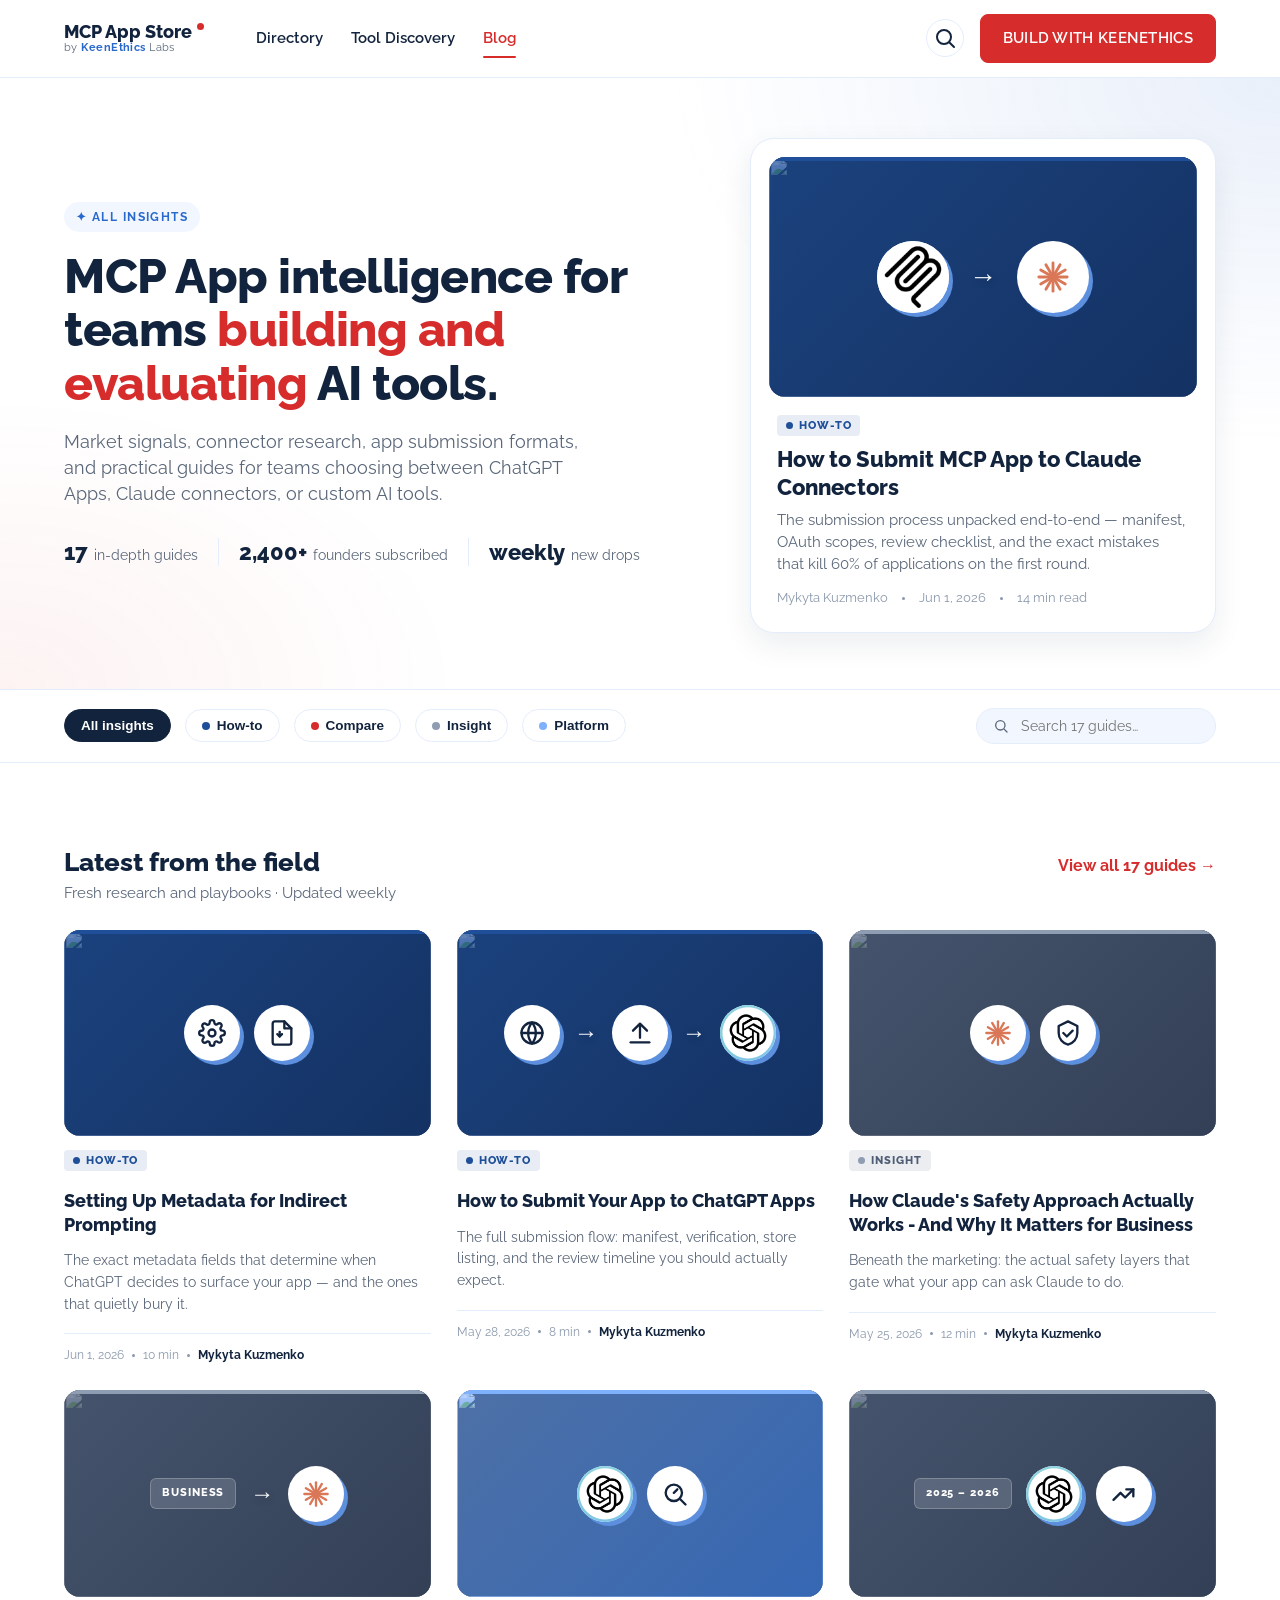
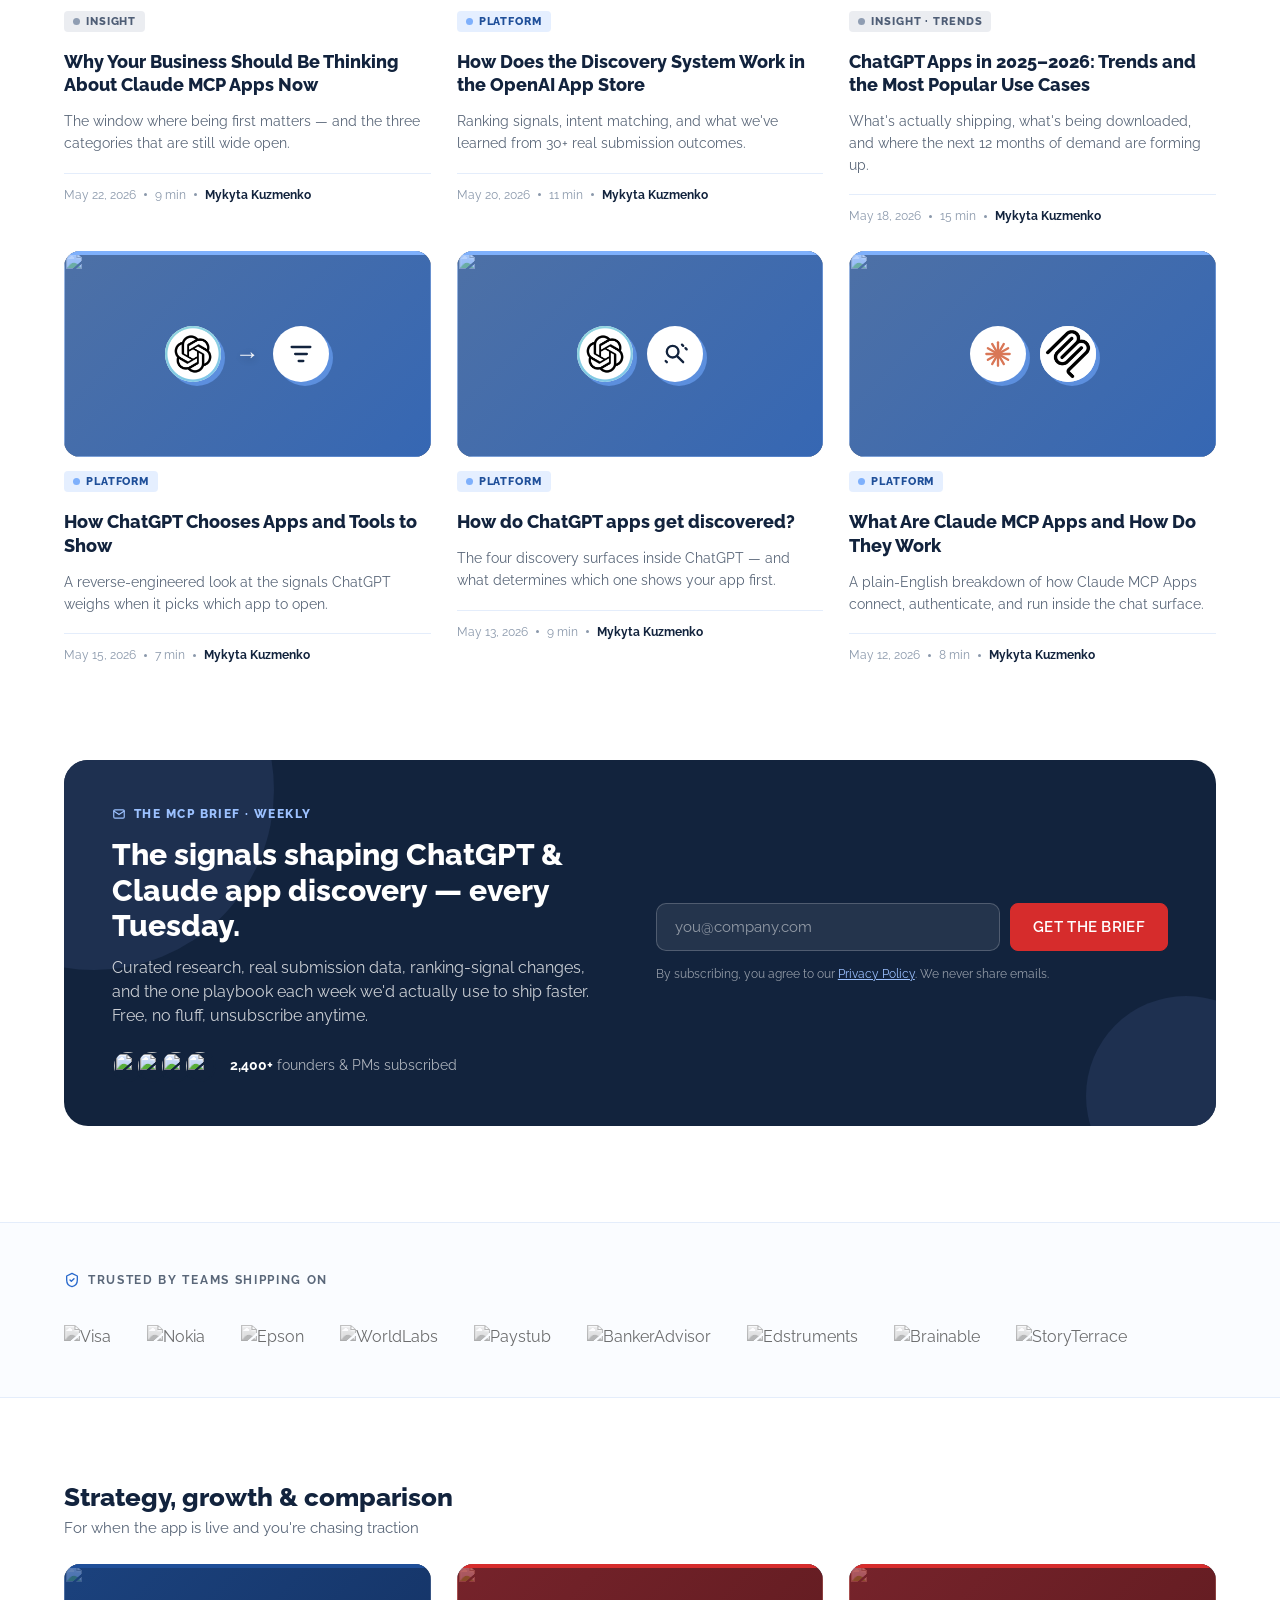
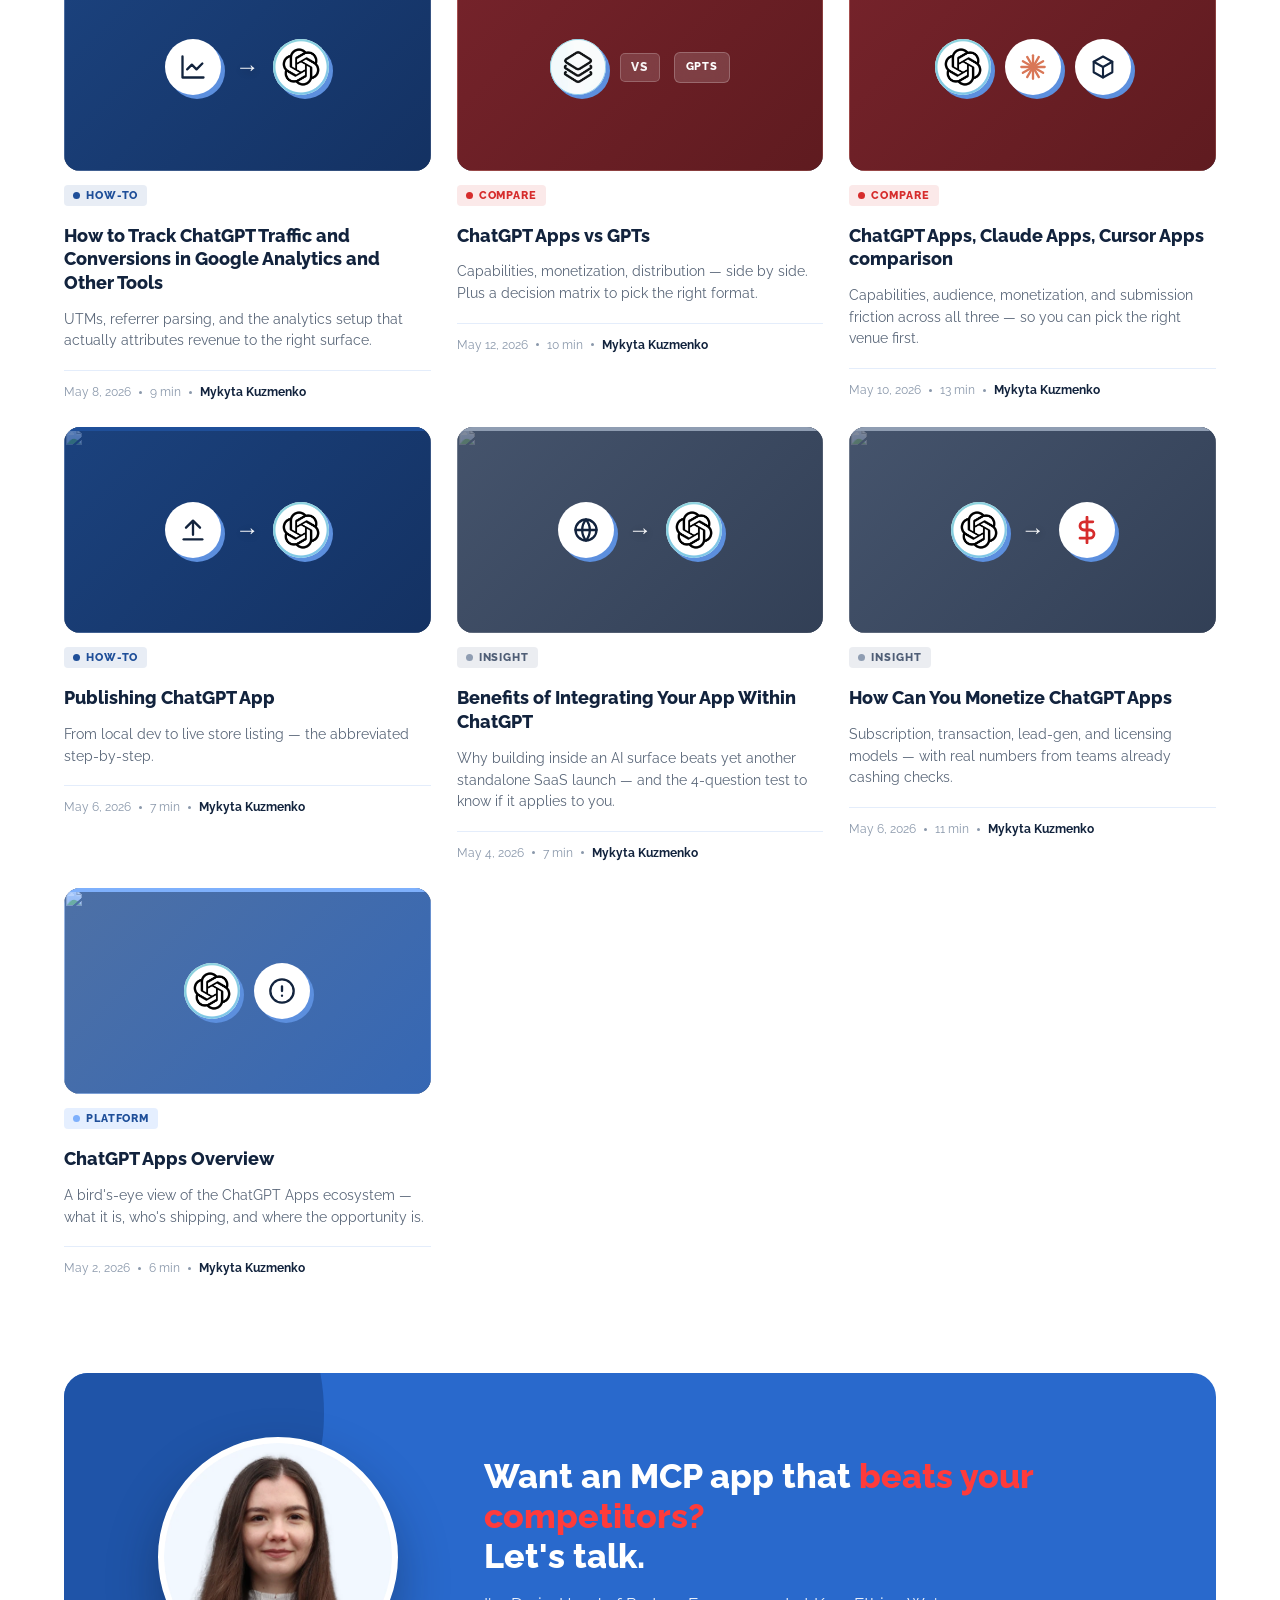
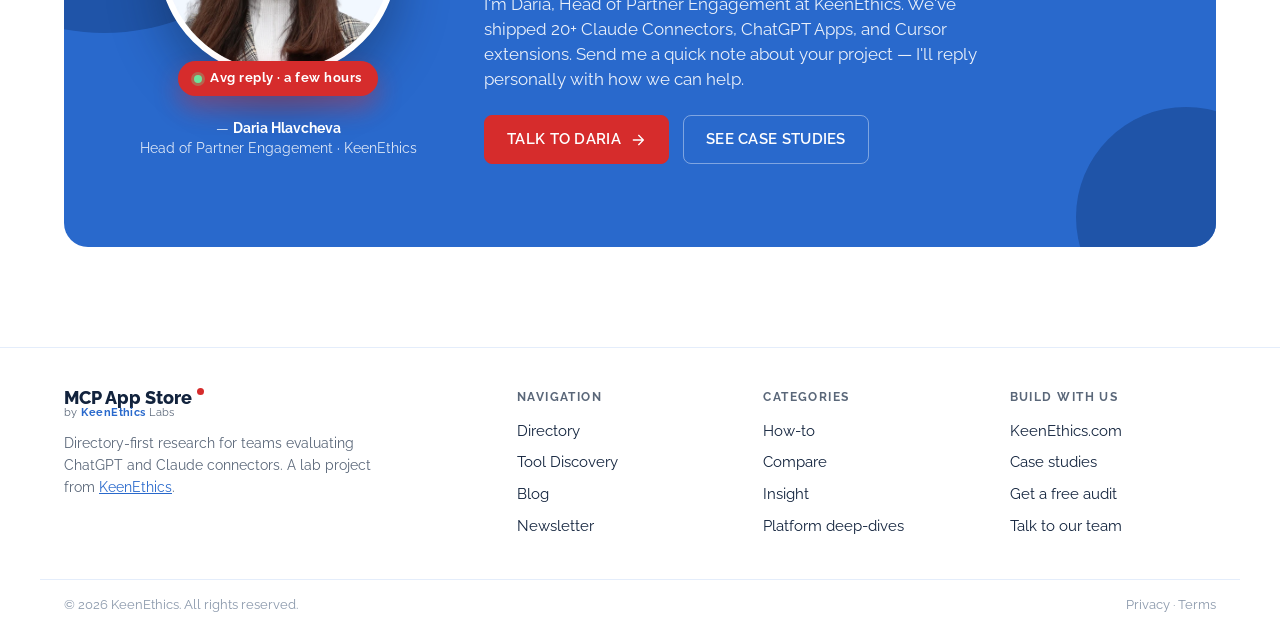
==== commit fc9d7134: "Rename filter pill "All articles" → "All insights"" ====
--- a/index.html
+++ b/index.html
@@ -84,7 +84,7 @@
 <!-- FILTERS -->
 <div class="filter-bar">
   <div class="inner">
-    <button class="pill active">All articles</button>
+    <button class="pill active">All insights</button>
     <button class="pill howto"><span class="dot"></span>How-to</button>
     <button class="pill compare"><span class="dot"></span>Compare</button>
     <button class="pill insight"><span class="dot"></span>Insight</button>
@@ -518,74 +518,90 @@
 <dialog class="ke-modal" id="modal-review">
   <div class="ke-modal-inner">
     <button class="ke-modal-close" aria-label="Close"><svg viewBox="0 0 24 24" fill="none" stroke="currentColor" stroke-width="2" stroke-linecap="round"><path d="M6 6l12 12M18 6L6 18"/></svg></button>
-    <div class="ke-modal-person">
-      <img src="daria.webp" alt="Daria Hlavcheva" />
-      <div><b>Daria Hlavcheva</b><span>Head of Partner Engagement &middot; KeenEthics</span><span class="online">&bull; Online now</span></div>
-    </div>
-    <h2>Book a free Connector review</h2>
-    <p>Send me your manifest, scopes and reject-risk concerns. I&rsquo;ll spot risks before you submit. Zero pitch &mdash; just useful feedback.</p>
-    <form class="ke-modal-form" data-success="Got it &mdash; I&rsquo;ll reply within a few hours.">
-      <label><span>Your name *</span><input type="text" required placeholder="First and last name" /></label>
-      <label><span>Work email *</span><input type="email" required placeholder="you@company.com" /></label>
-      <label><span>Manifest URL (optional)</span><input type="url" placeholder="https://..." /></label>
-      <label><span>Anything specific to flag?</span><textarea placeholder="Privacy policy, OAuth setup, scope decisions..."></textarea></label>
-      <button class="btn btn-red" type="submit">Book my review</button>
-    </form>
-    <p class="ke-modal-foot">Avg reply: a few hours &middot; We never share your details</p>
+    <div class="ke-modal-header">
+      <div class="ke-modal-person">
+        <img src="daria.webp" alt="Daria Hlavcheva" />
+        <div><b>Daria Hlavcheva</b><span>Head of Partner Engagement &middot; KeenEthics</span><span class="online">&bull; Online now</span></div>
+      </div>
+    </div>
+    <div class="ke-modal-body">
+      <h2>Book a free Connector review</h2>
+      <p>Send me your manifest, scopes and reject-risk concerns. I&rsquo;ll spot risks before you submit. Zero pitch &mdash; just useful feedback.</p>
+      <form class="ke-modal-form" data-success="Got it &mdash; I&rsquo;ll reply within a few hours.">
+        <label><span>Your name *</span><input type="text" required placeholder="First and last name" /></label>
+        <label><span>Work email *</span><input type="email" required placeholder="you@company.com" /></label>
+        <label><span>Manifest URL (optional)</span><input type="url" placeholder="https://..." /></label>
+        <label><span>Anything specific to flag?</span><textarea placeholder="Privacy policy, OAuth setup, scope decisions..."></textarea></label>
+        <button class="btn btn-red" type="submit">Book my review</button>
+      </form>
+      <p class="ke-modal-foot"><svg viewBox="0 0 24 24" fill="none" stroke="currentColor" stroke-width="2" stroke-linecap="round" stroke-linejoin="round"><path d="M12 2l8 4v6c0 5-3.5 9-8 10-4.5-1-8-5-8-10V6z"/><path d="M9 12l2 2 4-4"/></svg>Avg reply: a few hours &middot; We never share your details</p>
+    </div>
   </div>
 </dialog>
 
 <dialog class="ke-modal" id="modal-checklist">
   <div class="ke-modal-inner">
     <button class="ke-modal-close" aria-label="Close"><svg viewBox="0 0 24 24" fill="none" stroke="currentColor" stroke-width="2" stroke-linecap="round"><path d="M6 6l12 12M18 6L6 18"/></svg></button>
-    <div class="ke-modal-person">
-      <img src="daria.webp" alt="Daria Hlavcheva" />
-      <div><b>Daria Hlavcheva</b><span>Head of Partner Engagement &middot; KeenEthics</span></div>
-    </div>
-    <h2>Get the Connector checklist</h2>
-    <p>A printable 1-pager I send to every client &mdash; every reviewer-tested field on one page. Used by 400+ teams.</p>
-    <form class="ke-modal-form" data-success="Sent! Check your inbox in the next minute.">
-      <label><span>Work email *</span><input type="email" required placeholder="you@company.com" /></label>
-      <button class="btn btn-blue" type="submit">Email it to me</button>
-    </form>
-    <p class="ke-modal-foot">Free &middot; No follow-up sales emails &middot; One-click unsubscribe</p>
+    <div class="ke-modal-header">
+      <div class="ke-modal-person">
+        <img src="daria.webp" alt="Daria Hlavcheva" />
+        <div><b>Daria Hlavcheva</b><span>Head of Partner Engagement &middot; KeenEthics</span></div>
+      </div>
+    </div>
+    <div class="ke-modal-body">
+      <h2>Get the Connector checklist</h2>
+      <p>A printable 1-pager I send to every client &mdash; every reviewer-tested field on one page. Used by 400+ teams.</p>
+      <form class="ke-modal-form" data-success="Sent! Check your inbox in the next minute.">
+        <label><span>Work email *</span><input type="email" required placeholder="you@company.com" /></label>
+        <button class="btn btn-blue" type="submit">Email it to me</button>
+      </form>
+      <p class="ke-modal-foot"><svg viewBox="0 0 24 24" fill="none" stroke="currentColor" stroke-width="2" stroke-linecap="round" stroke-linejoin="round"><rect x="5" y="11" width="14" height="10" rx="2"/><path d="M8 11V7a4 4 0 018 0v4"/></svg>Free &middot; No follow-up sales emails &middot; One-click unsubscribe</p>
+    </div>
   </div>
 </dialog>
 
 <dialog class="ke-modal" id="modal-subscribe">
   <div class="ke-modal-inner">
     <button class="ke-modal-close" aria-label="Close"><svg viewBox="0 0 24 24" fill="none" stroke="currentColor" stroke-width="2" stroke-linecap="round"><path d="M6 6l12 12M18 6L6 18"/></svg></button>
-    <div class="ke-modal-person">
-      <img src="https://images.unsplash.com/photo-1507003211169-0a1dd7228f2d?w=120&h=120&auto=format&fit=crop&crop=faces&q=80" alt="Mykyta Kuzmenko" />
-      <div><b>Mykyta Kuzmenko</b><span>Head of MCP Research &middot; KeenEthics Labs</span></div>
-    </div>
-    <h2>Subscribe to The MCP Brief</h2>
-    <p>Every Tuesday: signals shaping ChatGPT &amp; Claude app discovery, real submission data, and one playbook each week.</p>
-    <form class="ke-modal-form" data-success="You&rsquo;re in. First brief lands next Tuesday.">
-      <label><span>Work email *</span><input type="email" required placeholder="you@company.com" /></label>
-      <button class="btn btn-blue" type="submit">Subscribe</button>
-    </form>
-    <p class="ke-modal-foot">2,400+ founders &amp; PMs subscribed &middot; Unsubscribe anytime</p>
+    <div class="ke-modal-header">
+      <div class="ke-modal-person">
+        <img src="https://images.unsplash.com/photo-1507003211169-0a1dd7228f2d?w=120&h=120&auto=format&fit=crop&crop=faces&q=80" alt="Mykyta Kuzmenko" />
+        <div><b>Mykyta Kuzmenko</b><span>Head of MCP Research &middot; KeenEthics Labs</span></div>
+      </div>
+    </div>
+    <div class="ke-modal-body">
+      <h2>Subscribe to The MCP Brief</h2>
+      <p>Every Tuesday: signals shaping ChatGPT &amp; Claude app discovery, real submission data, and one playbook each week.</p>
+      <form class="ke-modal-form" data-success="You&rsquo;re in. First brief lands next Tuesday.">
+        <label><span>Work email *</span><input type="email" required placeholder="you@company.com" /></label>
+        <button class="btn btn-blue" type="submit">Subscribe</button>
+      </form>
+      <p class="ke-modal-foot"><svg viewBox="0 0 24 24" fill="none" stroke="currentColor" stroke-width="2" stroke-linecap="round" stroke-linejoin="round"><path d="M17 21v-2a4 4 0 00-4-4H5a4 4 0 00-4 4v2"/><circle cx="9" cy="7" r="4"/><path d="M23 21v-2a4 4 0 00-3-3.87M16 3.13a4 4 0 010 7.75"/></svg>2,400+ founders &amp; PMs subscribed &middot; Unsubscribe anytime</p>
+    </div>
   </div>
 </dialog>
 
 <dialog class="ke-modal" id="modal-talk">
   <div class="ke-modal-inner">
     <button class="ke-modal-close" aria-label="Close"><svg viewBox="0 0 24 24" fill="none" stroke="currentColor" stroke-width="2" stroke-linecap="round"><path d="M6 6l12 12M18 6L6 18"/></svg></button>
-    <div class="ke-modal-person">
-      <img src="daria.webp" alt="Daria Hlavcheva" />
-      <div><b>Daria Hlavcheva</b><span>Head of Partner Engagement &middot; KeenEthics</span><span class="online">&bull; Online now</span></div>
-    </div>
-    <h2>Talk to Daria</h2>
-    <p>Tell me about your project. We&rsquo;ve shipped 20+ Connectors, ChatGPT Apps and Cursor extensions &mdash; I&rsquo;ll get back in 24h with how we can help.</p>
-    <form class="ke-modal-form" data-success="Got it &mdash; I&rsquo;ll reply within a few hours.">
-      <label><span>Your name *</span><input type="text" required placeholder="First and last name" /></label>
-      <label><span>Work email *</span><input type="email" required placeholder="you@company.com" /></label>
-      <label><span>Company</span><input type="text" placeholder="Acme Inc." /></label>
-      <label><span>What you&rsquo;re building *</span><textarea required placeholder="A few lines about the app, target platform (Claude / ChatGPT / Cursor), and timeline..."></textarea></label>
-      <button class="btn btn-red" type="submit">Send message</button>
-    </form>
-    <p class="ke-modal-foot">Avg reply: a few hours &middot; NDA available on request</p>
+    <div class="ke-modal-header">
+      <div class="ke-modal-person">
+        <img src="daria.webp" alt="Daria Hlavcheva" />
+        <div><b>Daria Hlavcheva</b><span>Head of Partner Engagement &middot; KeenEthics</span><span class="online">&bull; Online now</span></div>
+      </div>
+    </div>
+    <div class="ke-modal-body">
+      <h2>Talk to Daria</h2>
+      <p>Tell me about your project. We&rsquo;ve shipped 20+ Connectors, ChatGPT Apps and Cursor extensions &mdash; I&rsquo;ll get back in 24h with how we can help.</p>
+      <form class="ke-modal-form" data-success="Got it &mdash; I&rsquo;ll reply within a few hours.">
+        <label><span>Your name *</span><input type="text" required placeholder="First and last name" /></label>
+        <label><span>Work email *</span><input type="email" required placeholder="you@company.com" /></label>
+        <label><span>Company</span><input type="text" placeholder="Acme Inc." /></label>
+        <label><span>What you&rsquo;re building *</span><textarea required placeholder="A few lines about the app, target platform (Claude / ChatGPT / Cursor), and timeline..."></textarea></label>
+        <button class="btn btn-red" type="submit">Send message</button>
+      </form>
+      <p class="ke-modal-foot"><svg viewBox="0 0 24 24" fill="none" stroke="currentColor" stroke-width="2" stroke-linecap="round" stroke-linejoin="round"><path d="M12 2l8 4v6c0 5-3.5 9-8 10-4.5-1-8-5-8-10V6z"/><path d="M9 12l2 2 4-4"/></svg>Avg reply: a few hours &middot; NDA available on request</p>
+    </div>
   </div>
 </dialog>
 
--- a/styles.css
+++ b/styles.css
@@ -507,42 +507,52 @@
 .ke-modal-inner {
   background: #fff;
   border-radius: 16px;
-  padding: 28px 30px 24px;
+  padding: 0;
   position: relative;
-  max-height: 90vh; overflow-y: auto;
+  overflow: hidden;
   box-shadow: 0 40px 80px rgba(11,23,41,.30);
 }
 .ke-modal-close {
-  position: absolute; top: 14px; right: 14px;
-  width: 32px; height: 32px; border: 0; background: var(--tint);
+  position: absolute; top: 14px; right: 14px; z-index: 2;
+  width: 32px; height: 32px; border: 0;
+  background: rgba(255,255,255,.85); backdrop-filter: blur(8px);
   border-radius: 8px; cursor: pointer; color: var(--navy);
   display: grid; place-items: center; transition: background .15s;
-}
-.ke-modal-close:hover { background: var(--line); }
+  box-shadow: 0 2px 6px rgba(11,23,41,.08);
+}
+.ke-modal-close:hover { background: #fff; }
 .ke-modal-close svg { width: 14px; height: 14px; }
 
+/* Tinted header band */
+.ke-modal-header {
+  background: linear-gradient(135deg, var(--tint) 0%, #EAF2FF 100%);
+  border-bottom: 1px solid var(--line);
+  padding: 26px 30px;
+}
 .ke-modal-person {
-  display: flex; align-items: center; gap: 12px;
-  padding-bottom: 18px; margin-bottom: 18px;
-  border-bottom: 1px solid var(--line);
+  display: flex; align-items: center; gap: 14px;
 }
 .ke-modal-person img {
-  width: 48px; height: 48px; border-radius: 50%; object-fit: cover;
-  border: 2px solid #fff; box-shadow: 0 4px 10px rgba(18,35,61,.15);
+  width: 52px; height: 52px; border-radius: 50%; object-fit: cover;
+  border: 3px solid #fff; box-shadow: 0 6px 16px rgba(18,35,61,.18);
   flex: none;
 }
-.ke-modal-person b { display: block; font-size: 14px; color: var(--navy); }
+.ke-modal-person b { display: block; font-size: 15px; color: var(--navy); }
 .ke-modal-person > div > span { display: block; font-size: 12px; color: var(--muted); }
 .ke-modal-person .online {
   color: #1FAE45; font-weight: 700; font-size: 11px;
-  text-transform: uppercase; letter-spacing: .08em; margin-top: 2px;
-}
-
-.ke-modal-inner h2 {
+  text-transform: uppercase; letter-spacing: .08em; margin-top: 3px;
+}
+
+/* White body section */
+.ke-modal-body {
+  padding: 26px 30px 24px;
+}
+.ke-modal-body h2 {
   margin: 0 0 8px; font-size: 22px; font-weight: 800; color: var(--navy);
   line-height: 1.25;
 }
-.ke-modal-inner > p {
+.ke-modal-body > p:not(.ke-modal-foot) {
   margin: 0 0 22px; font-size: 14.5px; color: var(--muted);
   line-height: 1.55;
 }
@@ -571,9 +581,12 @@
 .ke-modal-form .btn { width: 100%; justify-content: center; margin-top: 8px; }
 
 .ke-modal-foot {
-  margin: 14px 0 0; font-size: 12px; color: var(--muted-2);
+  margin: 16px 0 0;
+  font-size: 12px; color: var(--muted-2);
+  display: flex; align-items: center; justify-content: center; gap: 7px;
   text-align: center;
 }
+.ke-modal-foot svg { width: 13px; height: 13px; color: var(--blue); flex: none; }
 
 .ke-modal-success { text-align: center; padding: 24px 4px 8px; }
 .ke-modal-success-ico {
@@ -586,7 +599,9 @@
 .ke-modal-success p { margin: 0; color: var(--muted); font-size: 14.5px; }
 
 @media (max-width: 540px) {
-  .ke-modal-inner { padding: 22px 22px 20px; }
+  .ke-modal-header { padding: 22px 22px; }
+  .ke-modal-body { padding: 22px 22px 20px; }
+  .ke-modal-success { padding: 24px 22px 14px; }
 }
 
 /* ===================== Footer ===================== */
@@ -658,7 +673,7 @@
   color: var(--muted); margin-right: 6px;
 }
 .share-btn {
-  width: 36px; height: 36px; border-radius: 4px;
+  width: 36px; height: 36px; border-radius: 50%;
   border: 1px solid var(--line); background: #fff; cursor: pointer; color: var(--navy);
   display:grid; place-items:center; transition: all .15s;
 }
